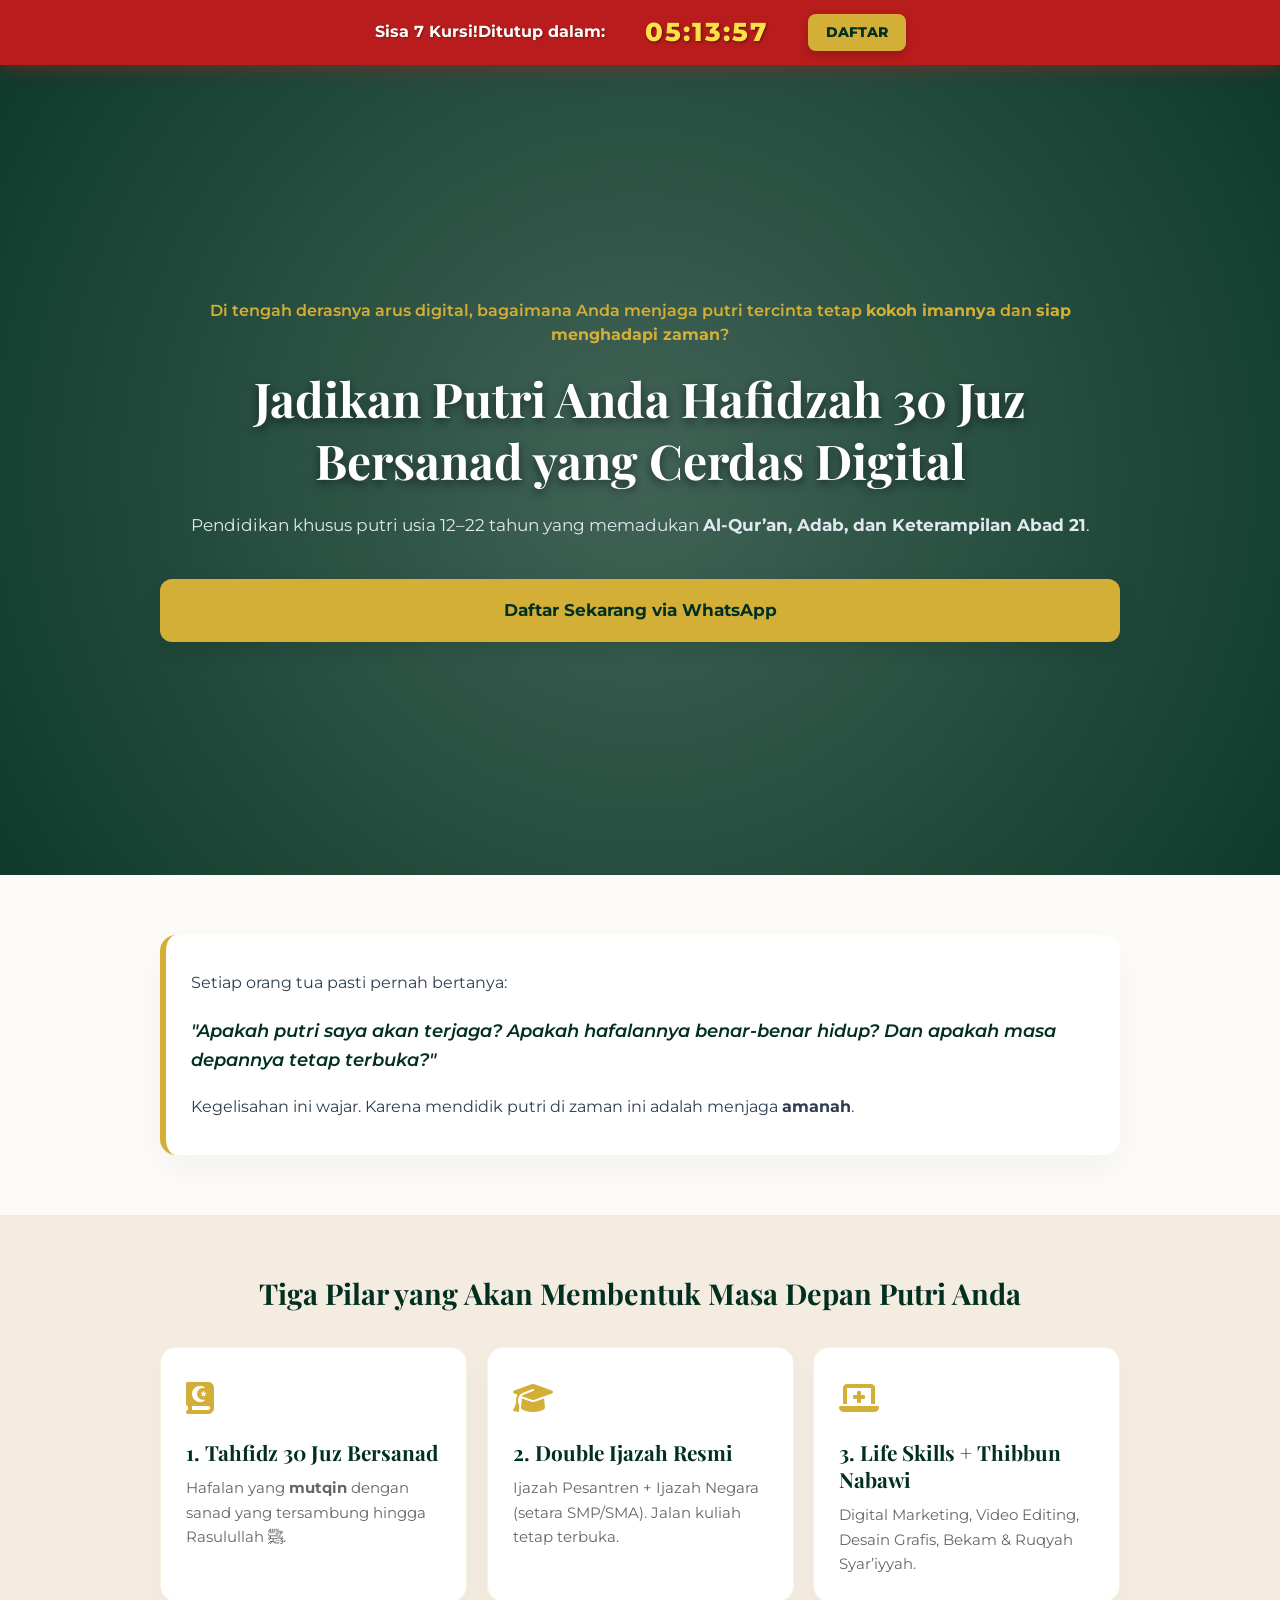
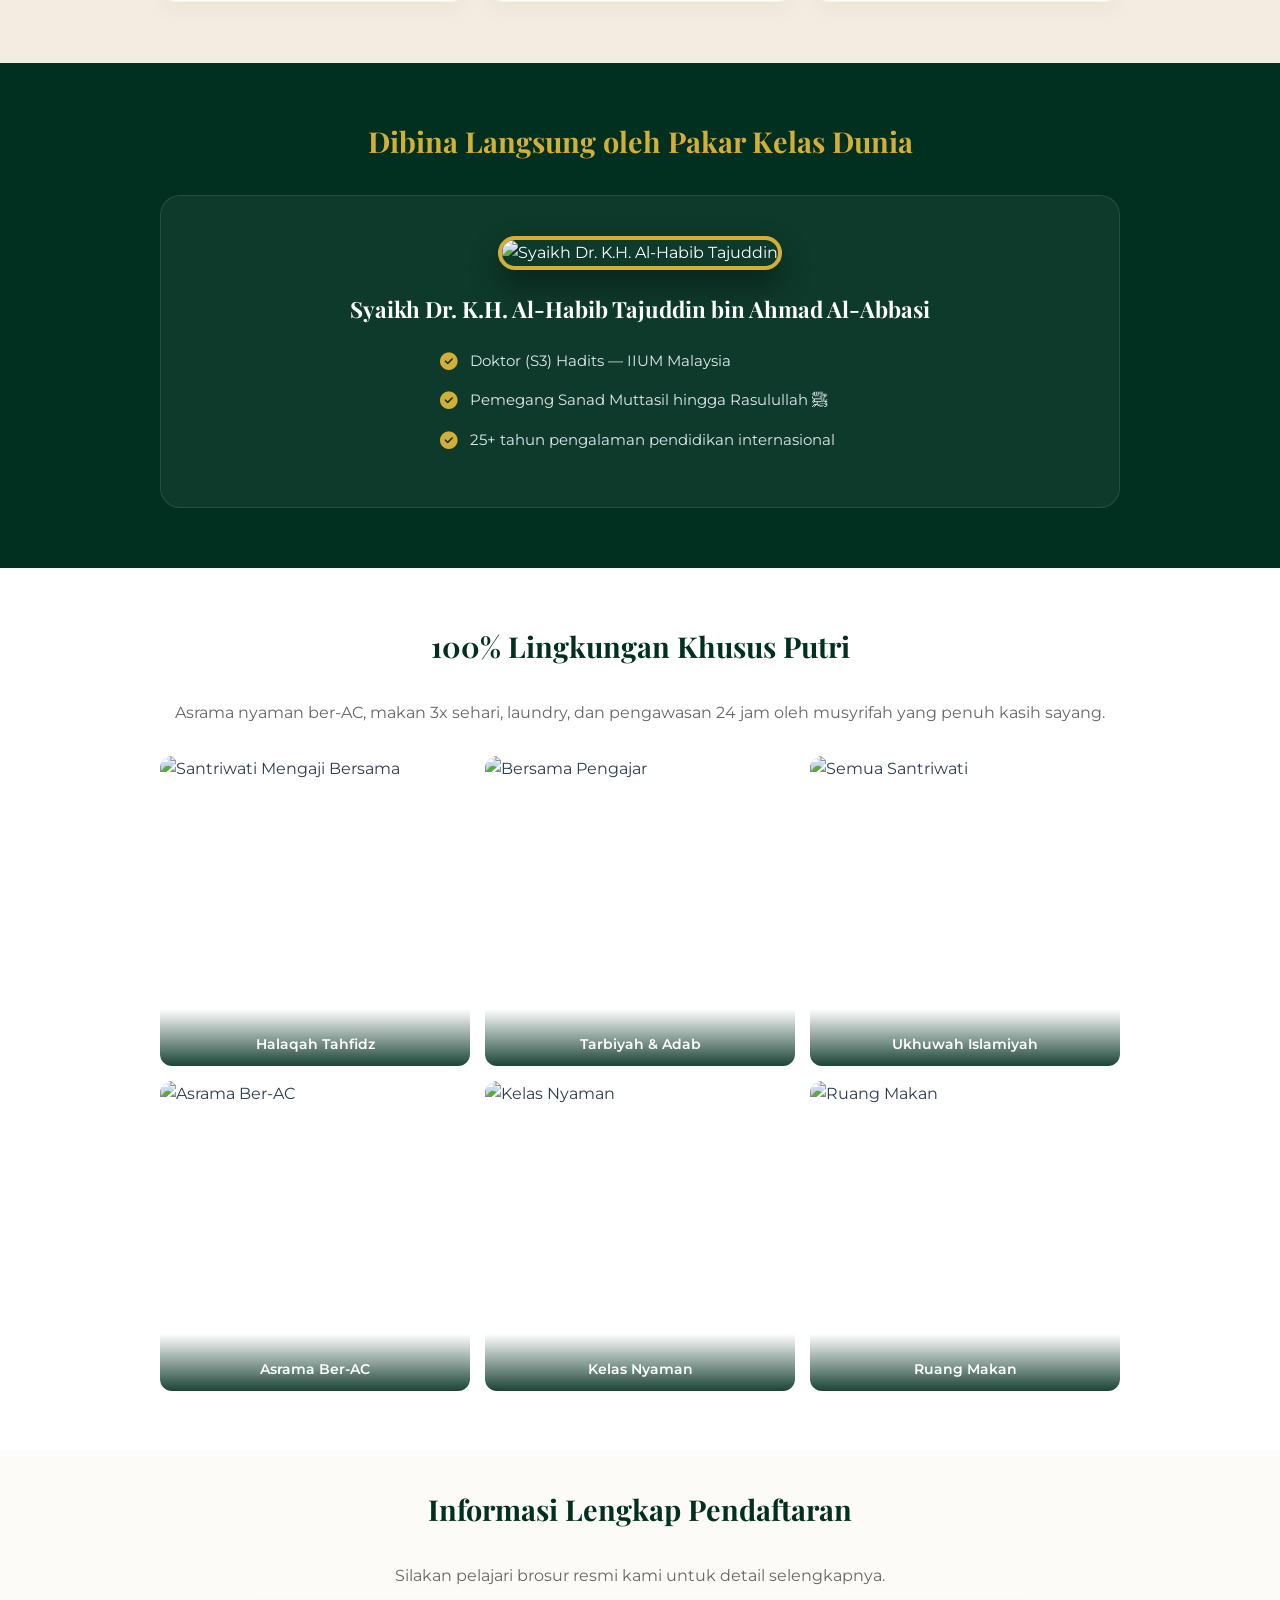
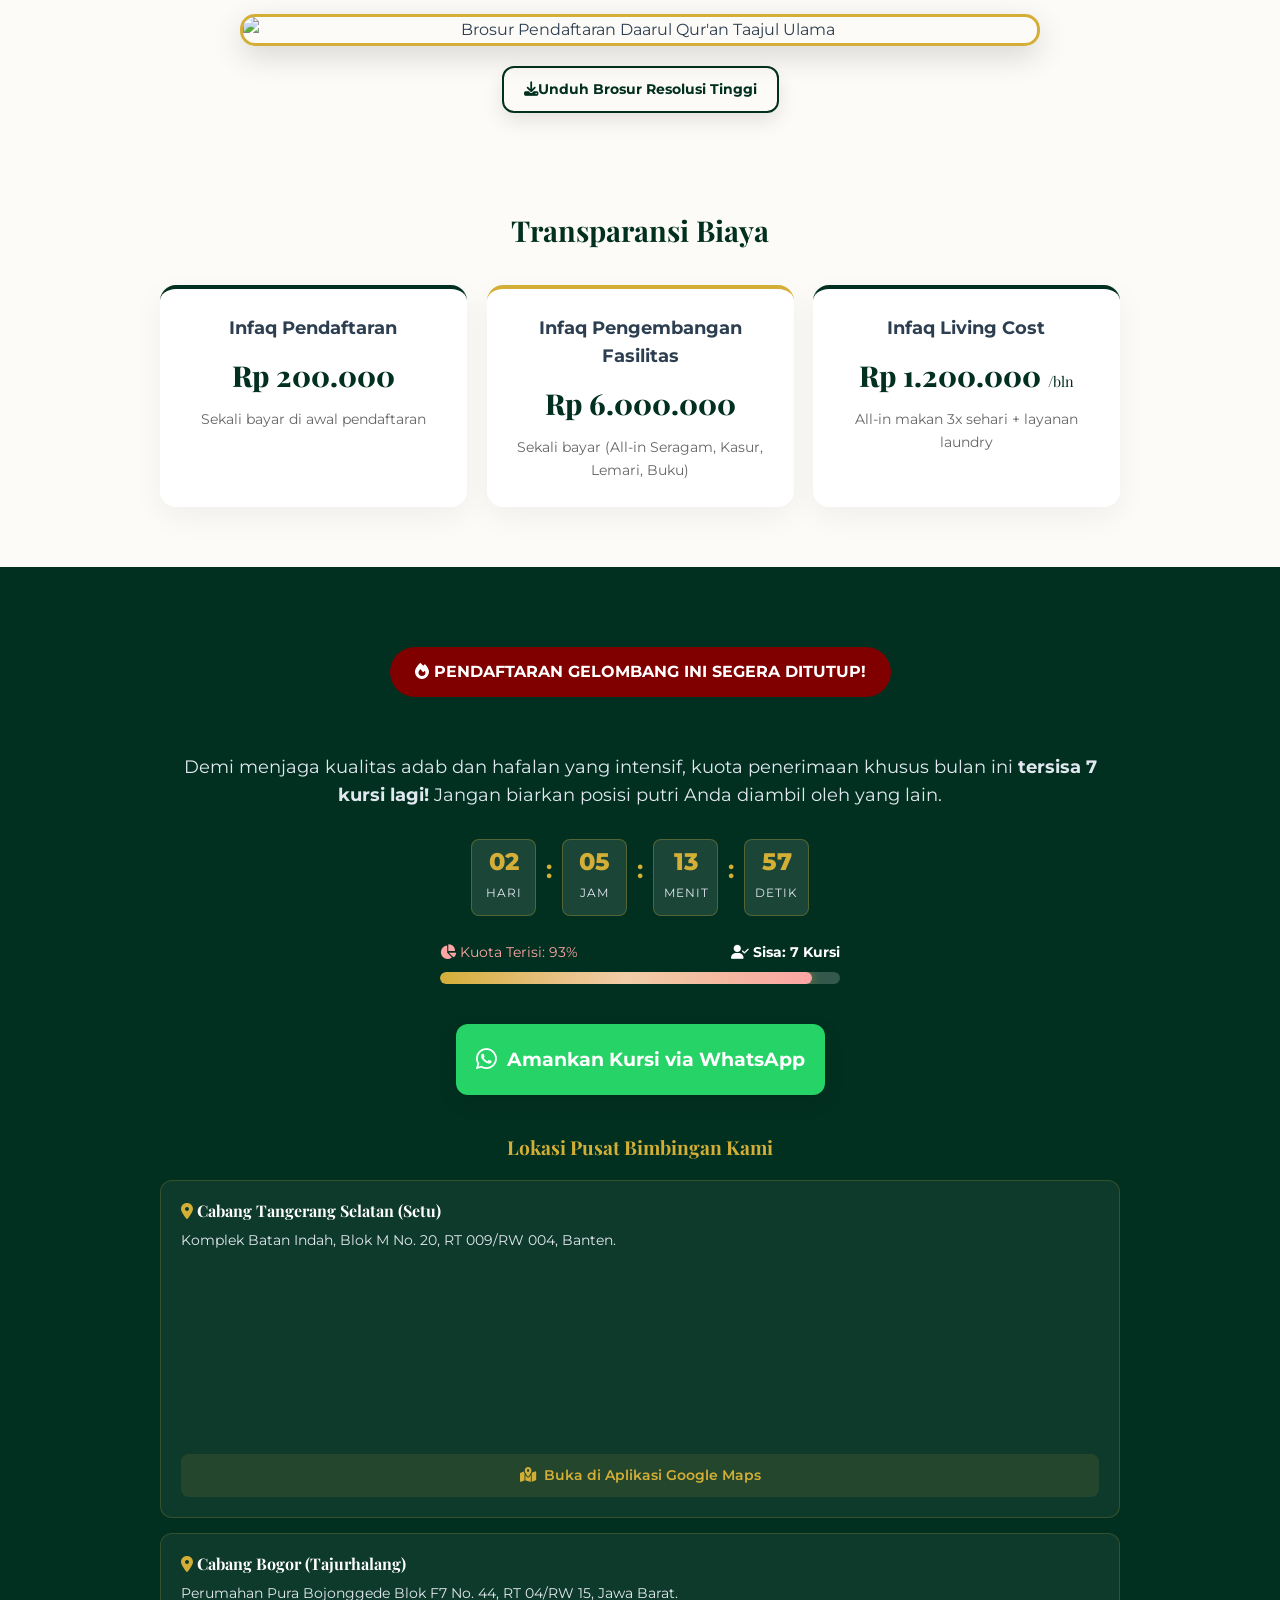
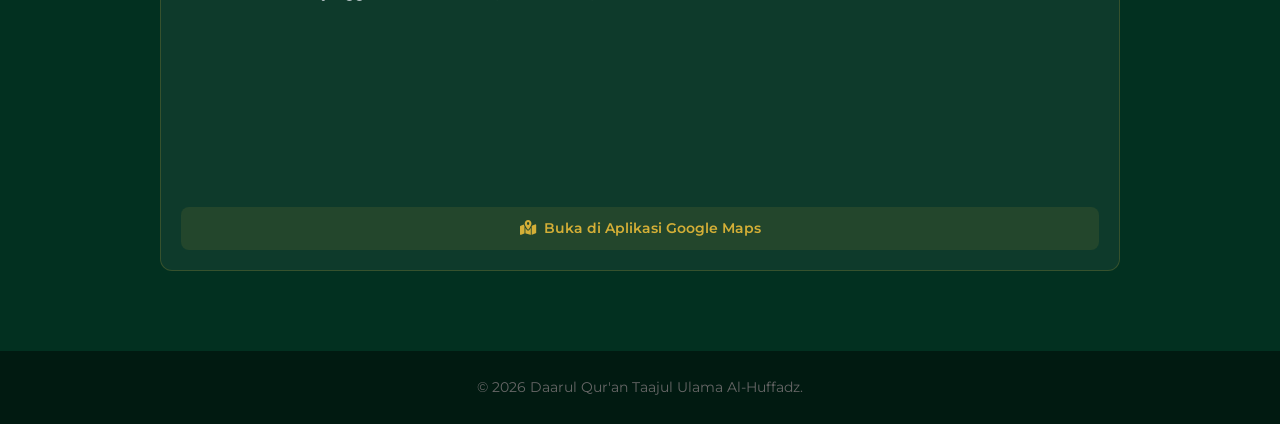
==== index.html @ d0cdbec3 "Add files via upload" ====
<!DOCTYPE html>
<html lang="id">
<head>
    <meta charset="UTF-8">
    <meta name="viewport" content="width=device-width, initial-scale=1.0, maximum-scale=1.0, user-scalable=no">
    <title>Daarul Qur'an Taajul Ulama Al-Huffadz | Mobile Landing Page</title>
    
    <!-- Google Fonts -->
    <link rel="preconnect" href="https://fonts.googleapis.com">
    <link rel="preconnect" href="https://fonts.gstatic.com" crossorigin>
    <link href="https://fonts.googleapis.com/css2?family=Montserrat:wght@400;500;600;700&family=Playfair+Display:ital,wght@0,600;0,700;1,600&display=swap" rel="stylesheet">
    
    <!-- Icons -->
    <link rel="stylesheet" href="https://cdnjs.cloudflare.com/ajax/libs/font-awesome/6.4.0/css/all.min.css">
    
    <link rel="stylesheet" href="styles.css">
</head>
<body>

    <!-- Section 1: Hero (Mobile Visual Hook) -->
    <section class="hero-section">
        <div class="hero-overlay"></div>
        <div class="container hero-content fade-in-up">
            <p class="super-hook">Di tengah derasnya arus digital, bagaimana Anda menjaga putri tercinta tetap <strong>kokoh imannya</strong> dan <strong>siap menghadapi zaman</strong>?</p>
            <h1 class="hero-title">Jadikan Putri Anda Hafidzah 30 Juz Bersanad yang Cerdas Digital</h1>
            <p class="hero-subtitle">Pendidikan khusus putri usia 12–22 tahun yang memadukan <strong>Al-Qur’an, Adab, dan Keterampilan Abad 21</strong>.</p>
            <a href="#daftar" class="btn btn-gold btn-full">Daftar Sekarang via WhatsApp</a>
        </div>
    </section>

    <!-- Section 2: Agitasi Masalah (Mobile Psychology) -->
    <section class="agitasi-section">
        <div class="container">
            <div class="agitasi-card fade-in-up">
                <p>Setiap orang tua pasti pernah bertanya:</p>
                <p class="agitasi-quote">"Apakah putri saya akan terjaga? Apakah hafalannya benar-benar hidup? Dan apakah masa depannya tetap terbuka?"</p>
                <p>Kegelisahan ini wajar. Karena mendidik putri di zaman ini adalah menjaga <strong>amanah</strong>.</p>
            </div>
        </div>
    </section>

    <!-- Section 3: Tiga Pilar Utama (Card-Based Design) -->
    <section class="pilar-section">
        <div class="container">
            <h2 class="section-title fade-in-up">Tiga Pilar yang Akan Membentuk Masa Depan Putri Anda</h2>
            <div class="card-stack">
                <!-- Pilar 1 -->
                <div class="pilar-card fade-in-up" style="transition-delay: 0.1s;">
                    <div class="pilar-icon"><i class="fa-solid fa-book-quran"></i></div>
                    <h3>1. Tahfidz 30 Juz Bersanad</h3>
                    <p>Hafalan yang <strong>mutqin</strong> dengan sanad yang tersambung hingga Rasulullah ﷺ.</p>
                </div>
                <!-- Pilar 2 -->
                <div class="pilar-card fade-in-up" style="transition-delay: 0.2s;">
                    <div class="pilar-icon"><i class="fa-solid fa-graduation-cap"></i></div>
                    <h3>2. Double Ijazah Resmi</h3>
                    <p>Ijazah Pesantren + Ijazah Negara (setara SMP/SMA). Jalan kuliah tetap terbuka.</p>
                </div>
                <!-- Pilar 3 -->
                <div class="pilar-card fade-in-up" style="transition-delay: 0.3s;">
                    <div class="pilar-icon"><i class="fa-solid fa-laptop-medical"></i></div>
                    <h3>3. Life Skills + Thibbun Nabawi</h3>
                    <p>Digital Marketing, Video Editing, Desain Grafis, Bekam & Ruqyah Syar’iyyah.</p>
                </div>
            </div>
        </div>
    </section>

    <!-- Section 4: Authority Builder (Trust Section) -->
    <section class="authority-section">
        <div class="container fade-in-up">
            <h2 class="section-title text-gold">Dibina Langsung oleh Pakar Kelas Dunia</h2>
            <div class="authority-card">
                <img src="foto/Syaikh Dr. K.H. Al-Habib Tajuddin 1.png" alt="Syaikh Dr. K.H. Al-Habib Tajuddin" class="authority-img">
                <h3 class="authority-name">Syaikh Dr. K.H. Al-Habib Tajuddin bin Ahmad Al-Abbasi</h3>
                <ul class="authority-list">
                    <li><i class="fa-solid fa-check-circle"></i> Doktor (S3) Hadits — IIUM Malaysia</li>
                    <li><i class="fa-solid fa-check-circle"></i> Pemegang Sanad Muttasil hingga Rasulullah ﷺ</li>
                    <li><i class="fa-solid fa-check-circle"></i> 25+ tahun pengalaman pendidikan internasional</li>
                </ul>
            </div>
        </div>
    </section>

    <!-- Section 5: Lingkungan & Keamanan -->
    <section class="fasilitas-section">
        <div class="container">
            <h2 class="section-title fade-in-up">100% Lingkungan Khusus Putri</h2>
            <p class="fasilitas-desc fade-in-up" style="transition-delay: 0.1s;">Asrama nyaman ber-AC, makan 3x sehari, laundry, dan pengawasan 24 jam oleh musyrifah yang penuh kasih sayang.</p>
            
            <div class="fasilitas-grid-mobile">
                <div class="fasilitas-item fade-in-up" style="transition-delay: 0.2s;">
                    <img src="foto/foto santriwati ngaji bersama.jpeg" alt="Santriwati Mengaji Bersama">
                    <div class="fasilitas-caption">Halaqah Tahfidz</div>
                </div>
                <div class="fasilitas-item fade-in-up" style="transition-delay: 0.3s;">
                    <img src="foto/foto bersama santri dan pengajar.jpeg" alt="Bersama Pengajar">
                    <div class="fasilitas-caption">Tarbiyah & Adab</div>
                </div>
                <div class="fasilitas-item fade-in-up" style="transition-delay: 0.4s;">
                    <img src="foto/foto semua santriwati.jpeg" alt="Semua Santriwati">
                    <div class="fasilitas-caption">Ukhuwah Islamiyah</div>
                </div>
                <div class="fasilitas-item fade-in-up" style="transition-delay: 0.5s;">
                    <img src="foto/kamar-asrama-santriwati-bersih-nyaman.jpg" alt="Asrama Ber-AC">
                    <div class="fasilitas-caption">Asrama Ber-AC</div>
                </div>
                <div class="fasilitas-item fade-in-up" style="transition-delay: 0.6s;">
                    <img src="foto/fasilitas-ruang-kelas-full-ac.jpg" alt="Kelas Nyaman">
                    <div class="fasilitas-caption">Kelas Nyaman</div>
                </div>
                <div class="fasilitas-item fade-in-up" style="transition-delay: 0.7s;">
                    <img src="foto/fasilitas-ruang-makan-santriwati.jpg" alt="Ruang Makan">
                    <div class="fasilitas-caption">Ruang Makan</div>
                </div>
            </div>
        </div>
    </section>

    <!-- Section: Flyer / Brosur Resmi -->
    <section class="flyer-section" style="background-color: var(--color-bg); padding: 40px 0;">
        <div class="container fade-in-up">
            <h2 class="section-title">Informasi Lengkap Pendaftaran</h2>
            <p style="text-align: center; color: var(--text-muted); margin-bottom: 25px;">Silakan pelajari brosur resmi kami untuk detail selengkapnya.</p>
            <div style="text-align: center; border-radius: 15px; overflow: hidden; box-shadow: 0 10px 30px rgba(0,0,0,0.15); max-width: 800px; margin: 0 auto; border: 3px solid var(--color-accent);">
                <img src="foto/falyer.jpeg" alt="Brosur Pendaftaran Daarul Qur'an Taajul Ulama" style="width: 100%; display: block;">
            </div>
            <div style="text-align: center; margin-top: 20px;">
                <a href="foto/falyer.jpeg" target="_blank" download class="btn" style="background: transparent; color: var(--color-primary); border: 2px solid var(--color-primary); font-size: 0.9rem; padding: 10px 20px;">
                    <i class="fa-solid fa-download"></i> Unduh Brosur Resolusi Tinggi
                </a>
            </div>
        </div>
    </section>

    <!-- Section 6: Transparansi Biaya (Mobile Table/Cards) -->
    <section class="biaya-section">
        <div class="container">
            <h2 class="section-title fade-in-up">Transparansi Biaya</h2>
            <div class="card-stack">
                <div class="biaya-card fade-in-up" style="transition-delay: 0.1s;">
                    <div class="biaya-header">Infaq Pendaftaran</div>
                    <div class="biaya-amount">Rp 200.000</div>
                    <div class="biaya-desc">Sekali bayar di awal pendaftaran</div>
                </div>
                <div class="biaya-card fade-in-up" style="transition-delay: 0.2s;">
                    <div class="biaya-header">Infaq Pengembangan Fasilitas</div>
                    <div class="biaya-amount">Rp 6.000.000</div>
                    <div class="biaya-desc">Sekali bayar (All-in Seragam, Kasur, Lemari, Buku)</div>
                </div>
                <div class="biaya-card fade-in-up" style="transition-delay: 0.3s;">
                    <div class="biaya-header">Infaq Living Cost</div>
                    <div class="biaya-amount">Rp 1.200.000 <span style="font-size: 0.9rem; font-weight: normal;">/bln</span></div>
                    <div class="biaya-desc">All-in makan 3x sehari + layanan laundry</div>
                </div>
            </div>
        </div>
    </section>

    <!-- Section 7: Scarcity + Final CTA (Strong Mobile Closing) -->
    <section id="daftar" class="cta-section">
        <div class="container">
            <div class="scarcity-alert fade-in-up">
                <i class="fa-solid fa-fire"></i> PENDAFTARAN GELOMBANG INI SEGERA DITUTUP!
            </div>
            
            <h2 class="cta-urgency-title fade-in-up" style="transition-delay: 0.1s;">Waktu Anda Semakin Sedikit</h2>
            <p class="cta-desc fade-in-up" style="transition-delay: 0.2s;">
                Demi menjaga kualitas adab dan hafalan yang intensif, kuota penerimaan khusus bulan ini <strong>tersisa 7 kursi lagi!</strong> Jangan biarkan posisi putri Anda diambil oleh yang lain.
            </p>

            <!-- Countdown Timer -->
            <div class="countdown-wrapper fade-in-up" style="transition-delay: 0.3s;">
                <div class="countdown-item">
                    <span id="cd-days">00</span>
                    <label>Hari</label>
                </div>
                <div class="countdown-separator">:</div>
                <div class="countdown-item">
                    <span id="cd-hours">00</span>
                    <label>Jam</label>
                </div>
                <div class="countdown-separator">:</div>
                <div class="countdown-item">
                    <span id="cd-minutes">00</span>
                    <label>Menit</label>
                </div>
                <div class="countdown-separator">:</div>
                <div class="countdown-item">
                    <span id="cd-seconds">00</span>
                    <label>Detik</label>
                </div>
            </div>

            <!-- Progress Bar -->
            <div class="progress-container fade-in-up" style="transition-delay: 0.4s;">
                <div class="progress-text">
                    <span style="color: #fca5a5;"><i class="fa-solid fa-chart-pie"></i> Kuota Terisi: 93%</span>
                    <span style="color: #fff; font-weight: bold;"><i class="fa-solid fa-user-check"></i> Sisa: 7 Kursi</span>
                </div>
                <div class="progress-bar">
                    <div class="progress-fill"></div>
                </div>
            </div>

            <div class="cta-buttons">
                <div class="fade-in-up" style="transition-delay: 0.5s;">
                    <a href="https://wa.me/6282223227750?text=Assalamualaikum%20Admin,%20saya%20ingin%20mengamankan%20kuota%20dan%20mendaftarkan%20putri%20saya%20di%20Daarul%20Qur'an%20Taajul%20Ulama." target="_blank" class="btn btn-wa btn-full" style="font-size: 1.2rem; padding: 20px;">
                        <i class="fa-brands fa-whatsapp" style="font-size: 1.5rem;"></i> Amankan Kursi via WhatsApp
                    </a>
                </div>
            </div>

            <!-- Lokasi Maps -->
            <div class="maps-links fade-in-up" style="transition-delay: 0.6s; margin-top: 40px; text-align: left;">
                <h3 style="color: var(--color-accent); margin-bottom: 20px; font-size: 1.2rem; text-align: center;">Lokasi Pusat Bimbingan Kami</h3>
                
                <div class="map-card" style="background: rgba(255,255,255,0.05); padding: 20px; border-radius: 12px; border: 1px solid rgba(212,175,55,0.2);">
                    <h4 style="color: white; margin-bottom: 8px;"><i class="fa-solid fa-location-dot" style="color: var(--color-accent);"></i> Cabang Tangerang Selatan (Setu)</h4>
                    <p style="color: #E2E8F0; font-size: 0.9rem; margin-bottom: 12px; line-height: 1.4;">Komplek Batan Indah, Blok M No. 20, RT 009/RW 004, Banten.</p>
                    <div style="border-radius: 8px; overflow: hidden; margin-bottom: 12px; height: 180px;">
                        <iframe src="https://maps.google.com/maps?q=Komplek+Batan+Indah,+Blok+M+No.+20,+Setu,+Tangerang+Selatan&t=&z=15&ie=UTF8&iwloc=&output=embed" width="100%" height="100%" style="border:0;" allowfullscreen="" loading="lazy" referrerpolicy="no-referrer-when-downgrade"></iframe>
                    </div>
                    <a href="https://maps.app.goo.gl/QgaXaGCaud5xXvKq6" target="_blank" style="color: var(--color-accent); text-decoration: none; font-weight: 600; font-size: 0.9rem; display: flex; align-items: center; justify-content: center; background: rgba(212,175,55,0.1); padding: 10px; border-radius: 8px; text-align: center;"><i class="fa-solid fa-map-location-dot" style="margin-right: 8px;"></i> Buka di Aplikasi Google Maps</a>
                </div>

                <div class="map-card" style="background: rgba(255,255,255,0.05); padding: 20px; border-radius: 12px; border: 1px solid rgba(212,175,55,0.2); margin-top: 15px;">
                    <h4 style="color: white; margin-bottom: 8px;"><i class="fa-solid fa-location-dot" style="color: var(--color-accent);"></i> Cabang Bogor (Tajurhalang)</h4>
                    <p style="color: #E2E8F0; font-size: 0.9rem; margin-bottom: 12px; line-height: 1.4;">Perumahan Pura Bojonggede Blok F7 No. 44, RT 04/RW 15, Jawa Barat.</p>
                    <div style="border-radius: 8px; overflow: hidden; margin-bottom: 12px; height: 180px;">
                        <iframe src="https://maps.google.com/maps?q=Perumahan+Pura+Bojonggede+Blok+F7+No.+44,+Tajurhalang,+Bogor&t=&z=15&ie=UTF8&iwloc=&output=embed" width="100%" height="100%" style="border:0;" allowfullscreen="" loading="lazy" referrerpolicy="no-referrer-when-downgrade"></iframe>
                    </div>
                    <a href="https://maps.app.goo.gl/9PYgfypeDiMDbjWU9" target="_blank" style="color: var(--color-accent); text-decoration: none; font-weight: 600; font-size: 0.9rem; display: flex; align-items: center; justify-content: center; background: rgba(212,175,55,0.1); padding: 10px; border-radius: 8px; text-align: center;"><i class="fa-solid fa-map-location-dot" style="margin-right: 8px;"></i> Buka di Aplikasi Google Maps</a>
                </div>
            </div>
        </div>
    </section>

    <footer>
        <div class="container">
            <p>&copy; 2026 Daarul Qur'an Taajul Ulama Al-Huffadz.</p>
        </div>
    </footer>

    <script src="script.js"></script>

    <!-- Sticky Urgency Banner (Selalu Tampil) -->
    <div class="sticky-banner">
        <div class="sticky-banner-text">Sisa 7 Kursi!<br>Ditutup dalam:</div>
        <div class="sticky-countdown">
            <span id="st-hours">00</span>:<span id="st-minutes">00</span>:<span id="st-seconds">00</span>
        </div>
        <a href="#daftar" class="btn-sticky">DAFTAR</a>
    </div>
</body>
</html>
---- styles.css ----
:root {
    /* 60% - Backgrounds (Soft Cream) */
    --color-bg: #FDFBF7;
    --color-bg-alt: #F4EBE1;

    /* 30% - Primary Elements (Dark Emerald Green) */
    --color-primary: #023020;
    --color-primary-light: #0B4530;

    /* 10% - Accents (Gold & WhatsApp Green) */
    --color-accent: #D4AF37;
    --color-accent-hover: #B89626;
    --color-wa: #25D366;
    --color-wa-hover: #128C7E;

    /* Text Colors */
    --text-main: #2C3E50;
    --text-light: #FFFFFF;
    --text-muted: #666666;
}

* {
    margin: 0;
    padding: 0;
    box-sizing: border-box;
}

html {
    scroll-behavior: smooth;
    font-size: 16px; /* Base for rem */
}

body {
    font-family: 'Montserrat', sans-serif;
    background-color: var(--color-bg);
    color: var(--text-main);
    line-height: 1.6;
    overflow-x: hidden;
    -webkit-font-smoothing: antialiased;
    padding-top: 65px; /* Prevent header from hiding behind sticky banner */
}

h1, h2, h3, h4, h5, h6 {
    font-family: 'Playfair Display', serif;
    color: var(--color-primary);
    font-weight: 700;
    line-height: 1.3;
}

/* Utilities */
.text-center { text-align: center; }
.text-gold { color: var(--color-accent) !important; }
.text-white { color: var(--text-light) !important; }

.container {
    width: 100%;
    max-width: 600px; /* Optimized for mobile/tablet feel even on desktop */
    margin: 0 auto;
    padding: 0 20px;
}

section {
    padding: 60px 0; /* Slightly tighter for mobile flow */
}

/* Animation Classes */
.fade-in-up {
    opacity: 0;
    transform: translateY(40px) scale(0.98);
    filter: blur(4px);
    transition: opacity 1s cubic-bezier(0.22, 1, 0.36, 1), 
                transform 1s cubic-bezier(0.22, 1, 0.36, 1),
                filter 1s cubic-bezier(0.22, 1, 0.36, 1);
    will-change: opacity, transform, filter;
}

.fade-in-up.visible {
    opacity: 1;
    transform: translateY(0) scale(1);
    filter: blur(0);
}

/* Buttons */
.btn {
    display: inline-flex;
    align-items: center;
    justify-content: center;
    padding: 18px 24px;
    border-radius: 12px;
    font-weight: 700;
    text-decoration: none;
    transition: all 0.3s ease;
    font-size: 1.05rem;
    box-shadow: 0 8px 20px rgba(0,0,0,0.1);
    border: none;
    cursor: pointer;
    text-align: center;
}

.btn-full {
    width: 100%;
}

.btn-gold {
    background-color: var(--color-accent);
    color: var(--color-primary);
}

.btn-gold:hover {
    background-color: var(--color-accent-hover);
    transform: translateY(-2px);
    box-shadow: 0 10px 25px rgba(212, 175, 55, 0.4);
}

.btn-wa {
    background-color: var(--color-wa);
    color: white;
    gap: 10px;
}

.btn-wa i {
    font-size: 1.3rem;
}

.btn-wa:hover {
    background-color: var(--color-wa-hover);
    transform: translateY(-2px);
    box-shadow: 0 10px 25px rgba(37, 211, 102, 0.4);
}

/* ---- SECTION: HERO ---- */
.hero-section {
    position: relative;
    min-height: 90vh;
    display: flex;
    align-items: center;
    justify-content: center;
    text-align: center;
    background: url('foto/ruang-belajar-tahfidz-fokus.jpg') center/cover no-repeat;
    padding-top: 40px;
    padding-bottom: 40px;
}

.hero-overlay {
    position: absolute;
    top: 0; left: 0; right: 0; bottom: 0;
    /* Soft light burst effect */
    background: radial-gradient(circle at center, rgba(2, 48, 32, 0.75) 0%, rgba(2, 48, 32, 0.95) 100%);
    z-index: 1;
}

.hero-content {
    position: relative;
    z-index: 2;
}

.super-hook {
    color: var(--color-accent);
    font-size: 1rem;
    font-weight: 600;
    margin-bottom: 20px;
    line-height: 1.5;
}

.hero-title {
    color: var(--text-light);
    font-size: 2rem; /* ~32px */
    margin-bottom: 20px;
    text-shadow: 0 4px 10px rgba(0,0,0,0.5);
}

.hero-subtitle {
    color: #E2E8F0;
    font-size: 1.05rem;
    margin-bottom: 40px;
    line-height: 1.6;
}

/* ---- SECTION: AGITASI ---- */
.agitasi-section {
    background-color: var(--color-bg);
}

.agitasi-card {
    background: white;
    padding: 35px 25px;
    border-radius: 16px;
    box-shadow: 0 15px 35px rgba(0,0,0,0.04);
    border-left: 6px solid var(--color-accent);
}

.agitasi-quote {
    font-size: 1.15rem;
    color: var(--color-primary);
    font-style: italic;
    font-weight: 600;
    margin: 20px 0;
    line-height: 1.6;
}

/* ---- SECTION: PILAR UTAMA (CARD BASED) ---- */
.pilar-section {
    background-color: var(--color-bg-alt);
}

.section-title {
    font-size: 1.8rem;
    margin-bottom: 35px;
    text-align: center;
}

.card-stack {
    display: flex;
    flex-direction: column;
    gap: 20px;
}

.pilar-card {
    background: white;
    padding: 25px;
    border-radius: 16px;
    box-shadow: 0 10px 25px rgba(0,0,0,0.03);
    border: 1px solid rgba(212, 175, 55, 0.15);
}

.pilar-icon {
    font-size: 2rem;
    color: var(--color-accent);
    margin-bottom: 15px;
}

.pilar-card h3 {
    font-size: 1.3rem;
    margin-bottom: 10px;
}

.pilar-card p {
    color: var(--text-muted);
    font-size: 0.95rem;
}

/* ---- SECTION: AUTHORITY BUILDER ---- */
.authority-section {
    background-color: var(--color-primary);
    color: white;
    text-align: center;
}

.authority-card {
    background: rgba(255, 255, 255, 0.05);
    border-radius: 20px;
    padding: 40px 20px;
    border: 1px solid rgba(255, 255, 255, 0.1);
}

.authority-img {
    width: 220px;
    height: 250px;
    border-radius: 20px;
    object-fit: cover;
    object-position: top;
    border: 4px solid var(--color-accent);
    margin-bottom: 25px;
    box-shadow: 0 15px 30px rgba(0,0,0,0.4);
}

.authority-name {
    color: white;
    font-size: 1.4rem;
    margin-bottom: 25px;
}

.authority-list {
    list-style: none;
    text-align: left;
    max-width: 400px;
    margin: 0 auto;
}

.authority-list li {
    margin-bottom: 15px;
    font-size: 0.95rem;
    display: flex;
    align-items: flex-start;
    gap: 12px;
    color: #E2E8F0;
}

.authority-list li i {
    color: var(--color-accent);
    margin-top: 4px;
    font-size: 1.1rem;
}

/* ---- SECTION: LINGKUNGAN ---- */
.fasilitas-section {
    background-color: white;
}

.fasilitas-desc {
    text-align: center;
    color: var(--text-muted);
    margin-bottom: 30px;
}

.fasilitas-grid-mobile {
    display: grid;
    grid-template-columns: 1fr 1fr;
    gap: 15px;
}

.fasilitas-item {
    position: relative;
    border-radius: 12px;
    overflow: hidden;
    aspect-ratio: 1 / 1;
}

.fasilitas-item img {
    width: 100%;
    height: 100%;
    object-fit: cover;
}

.fasilitas-caption {
    position: absolute;
    bottom: 0; left: 0; right: 0;
    background: linear-gradient(to top, rgba(2, 48, 32, 0.9), transparent);
    color: white;
    font-size: 0.85rem;
    font-weight: 600;
    padding: 25px 10px 10px;
    text-align: center;
}

/* ---- SECTION: BIAYA ---- */
.biaya-section {
    background-color: var(--color-bg);
}

.biaya-card {
    background: white;
    padding: 25px;
    border-radius: 16px;
    box-shadow: 0 10px 30px rgba(0,0,0,0.05);
    text-align: center;
    border-top: 4px solid var(--color-primary);
}

.biaya-card:nth-child(2) {
    border-top-color: var(--color-accent); /* Highlight middle card */
}

.biaya-header {
    font-size: 1.1rem;
    font-weight: 700;
    color: var(--text-main);
    margin-bottom: 10px;
}

.biaya-amount {
    font-size: 1.8rem;
    font-weight: 800;
    color: var(--color-primary);
    font-family: 'Playfair Display', serif;
    margin-bottom: 10px;
}

.biaya-desc {
    font-size: 0.9rem;
    color: var(--text-muted);
}

/* ---- SECTION: SCARCITY & CTA ---- */
.cta-section {
    background-color: var(--color-primary);
    color: white;
    text-align: center;
    padding: 80px 0;
}

.scarcity-alert {
    display: inline-block;
    background-color: #800000; /* Dark Maroon/Red for urgency */
    color: white;
    padding: 12px 25px;
    border-radius: 50px;
    font-weight: 700;
    font-size: 1rem;
    margin-bottom: 25px;
    animation: pulse 2s infinite;
}

@keyframes pulse {
    0% { transform: scale(1); box-shadow: 0 0 0 0 rgba(128, 0, 0, 0.7); }
    70% { transform: scale(1.05); box-shadow: 0 0 0 10px rgba(128, 0, 0, 0); }
    100% { transform: scale(1); box-shadow: 0 0 0 0 rgba(128, 0, 0, 0); }
}

.cta-desc {
    font-size: 1.1rem;
    margin-bottom: 30px;
    color: #E2E8F0;
    line-height: 1.6;
}

/* Urgency Elements */
.countdown-wrapper {
    display: flex;
    justify-content: center;
    align-items: center;
    gap: 10px;
    margin-bottom: 25px;
}

.countdown-item {
    background: rgba(255, 255, 255, 0.1);
    border: 1px solid rgba(212, 175, 55, 0.3);
    border-radius: 8px;
    padding: 10px;
    width: 65px;
    text-align: center;
}

.countdown-item span {
    display: block;
    font-size: 1.5rem;
    font-weight: 800;
    color: var(--color-accent);
    font-family: 'Montserrat', sans-serif;
    line-height: 1;
    margin-bottom: 5px;
}

.countdown-item label {
    font-size: 0.75rem;
    text-transform: uppercase;
    color: #E2E8F0;
    letter-spacing: 1px;
}

.countdown-separator {
    font-size: 1.5rem;
    font-weight: bold;
    color: var(--color-accent);
    margin-top: -15px;
}

.progress-container {
    max-width: 400px;
    margin: 0 auto 40px;
    text-align: left;
}

.progress-text {
    display: flex;
    justify-content: space-between;
    font-size: 0.9rem;
    margin-bottom: 8px;
}

.progress-bar {
    background: rgba(255, 255, 255, 0.2);
    border-radius: 50px;
    height: 12px;
    overflow: hidden;
    position: relative;
}

.progress-fill {
    background: linear-gradient(90deg, #D4AF37, #fca5a5);
    height: 100%;
    border-radius: 50px;
    width: 93%;
    position: relative;
    box-shadow: 0 0 10px rgba(212, 175, 55, 0.5);
    animation: fillProgress 2s ease-out forwards;
}

.progress-fill::after {
    content: '';
    position: absolute;
    top: 0; left: 0; right: 0; bottom: 0;
    background: linear-gradient(90deg, transparent, rgba(255,255,255,0.4), transparent);
    animation: shimmer 2s infinite linear;
}

@keyframes fillProgress {
    0% { width: 0%; }
    100% { width: 93%; }
}

@keyframes shimmer {
    0% { transform: translateX(-100%); }
    100% { transform: translateX(100%); }
}

.cta-buttons {
    display: flex;
    flex-direction: column;
    gap: 15px;
}

/* Footer */
footer {
    background-color: #011a11;
    color: #666;
    text-align: center;
    padding: 25px 0;
    font-size: 0.9rem;
}

/* Sticky Urgency Banner */
.sticky-banner {
    position: fixed;
    top: 0;
    left: 0;
    width: 100%;
    background-color: #b91c1c; /* Deep Red for aggressive urgency */
    color: white;
    z-index: 9999;
    display: flex;
    justify-content: space-between;
    align-items: center;
    padding: 10px 20px;
    box-shadow: 0 5px 15px rgba(185, 28, 28, 0.4);
    animation: slideDown 0.8s ease-out forwards;
}

@keyframes slideDown {
    from { transform: translateY(-100%); }
    to { transform: translateY(0); }
}

.sticky-banner-text {
    font-size: 0.8rem;
    font-weight: 700;
    line-height: 1.3;
    text-shadow: 1px 1px 2px rgba(0,0,0,0.3);
}

.sticky-countdown {
    font-family: 'Montserrat', sans-serif;
    font-weight: 800;
    font-size: 1.25rem;
    color: #fde047; /* Yellowish gold for contrast */
    letter-spacing: 2px;
    text-shadow: 1px 1px 3px rgba(0,0,0,0.5);
}

.btn-sticky {
    background-color: var(--color-accent);
    color: var(--color-primary);
    padding: 8px 18px;
    border-radius: 8px;
    font-weight: 800;
    text-decoration: none;
    font-size: 0.85rem;
    text-transform: uppercase;
    box-shadow: 0 4px 10px rgba(0,0,0,0.2);
    transition: transform 0.2s ease;
}

.btn-sticky:hover {
    transform: scale(1.05);
}

/* Responsive adjustments for larger screens (Tablet/Desktop) */
@media (min-width: 768px) {
    .hero-title { font-size: 3rem; }
    .card-stack { flex-direction: row; }
    .pilar-card, .biaya-card { flex: 1; }
    .container { max-width: 1000px; }
    .fasilitas-grid-mobile { grid-template-columns: repeat(3, 1fr); }
    .cta-buttons { flex-direction: row; justify-content: center; }
    .cta-buttons .btn-full { width: auto; min-width: 300px; }
    .sticky-banner { padding: 12px 40px; justify-content: center; gap: 40px; }
    .sticky-banner-text { font-size: 1rem; }
    .sticky-banner-text br { display: none; }
    .sticky-countdown { font-size: 1.6rem; }
}
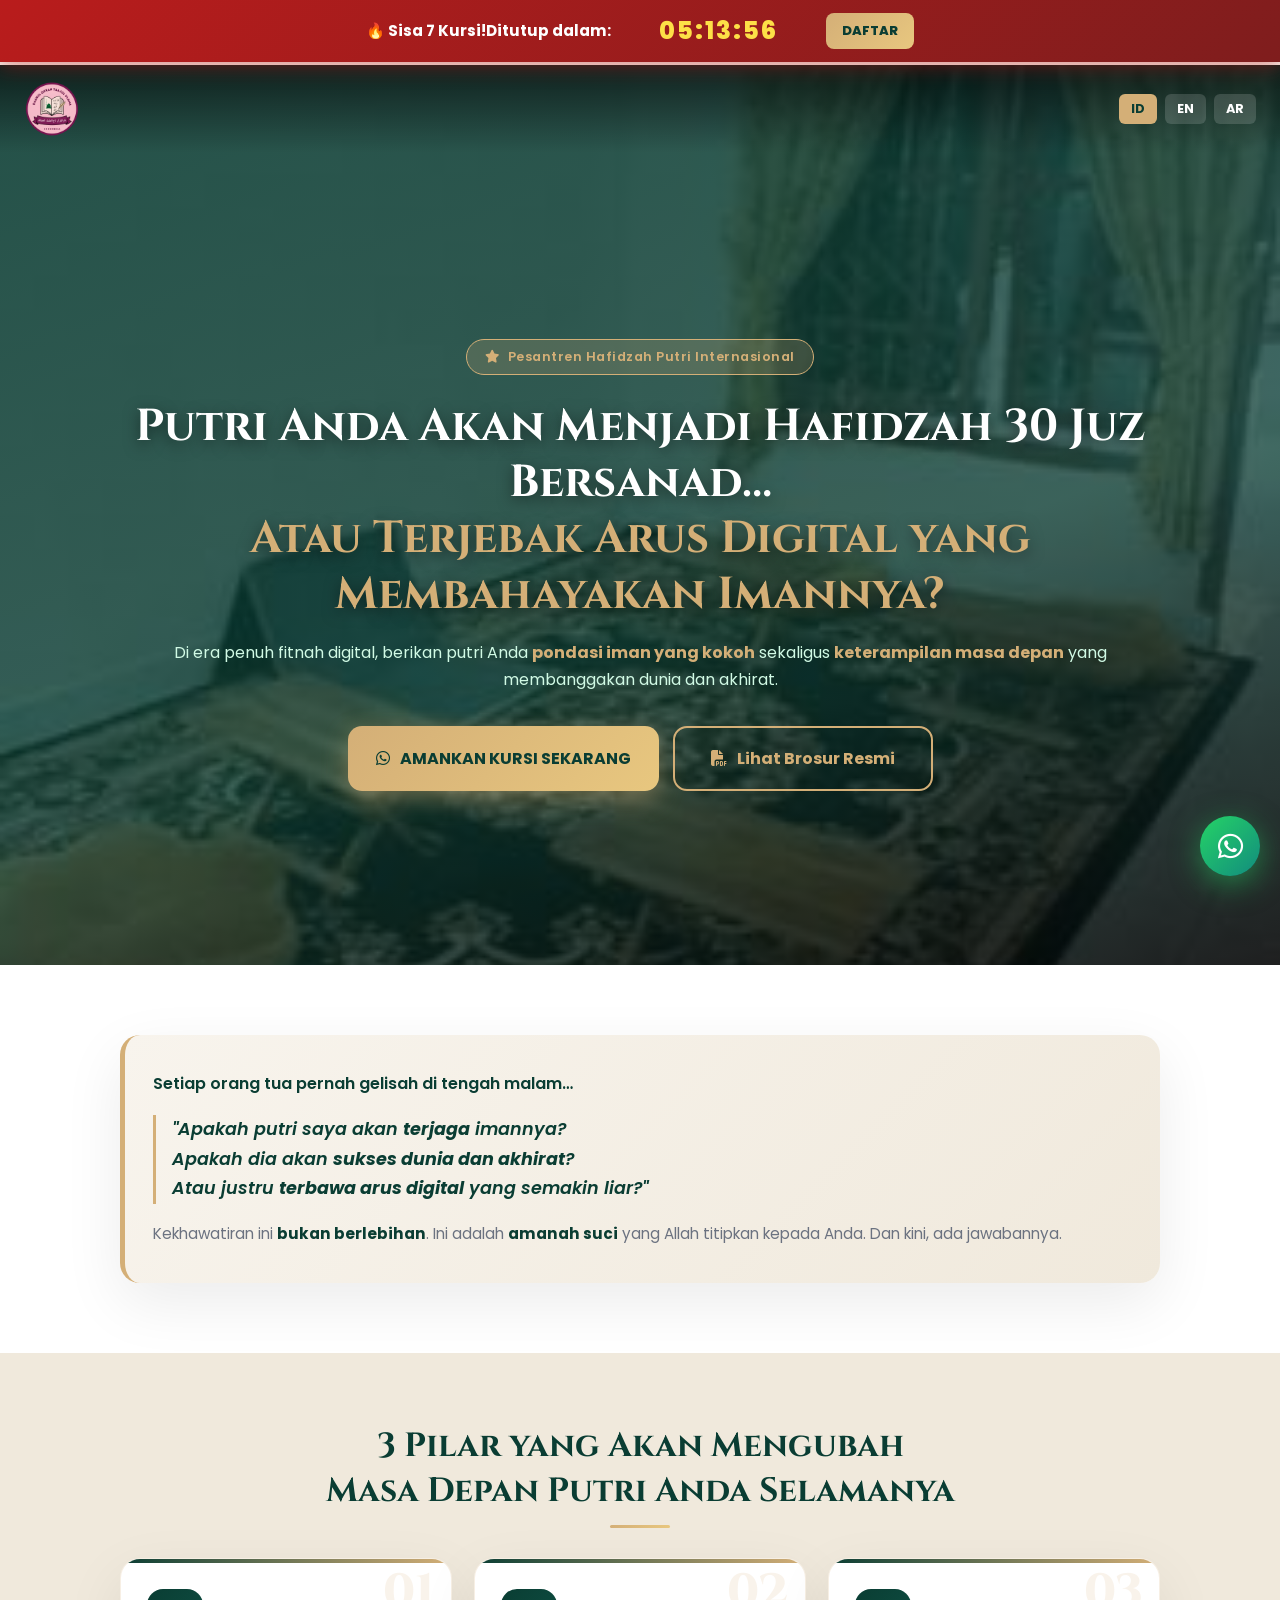
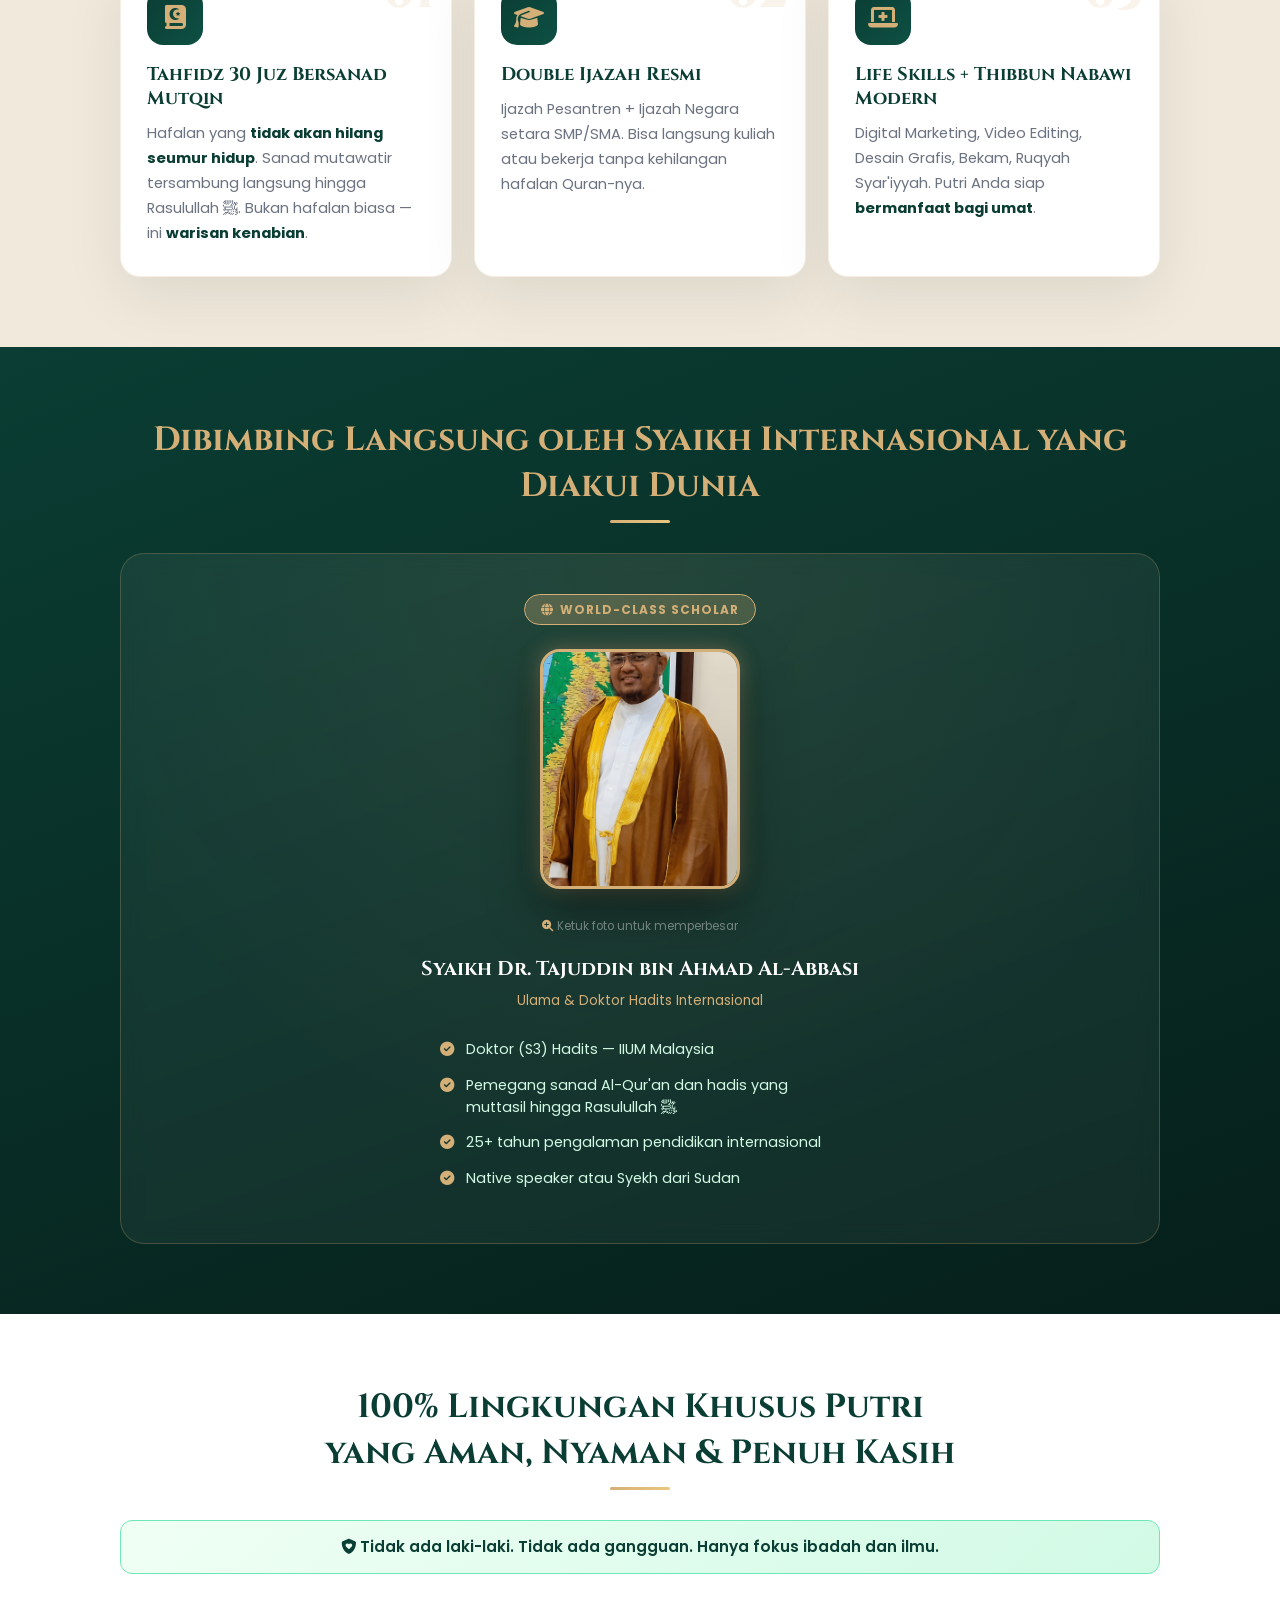
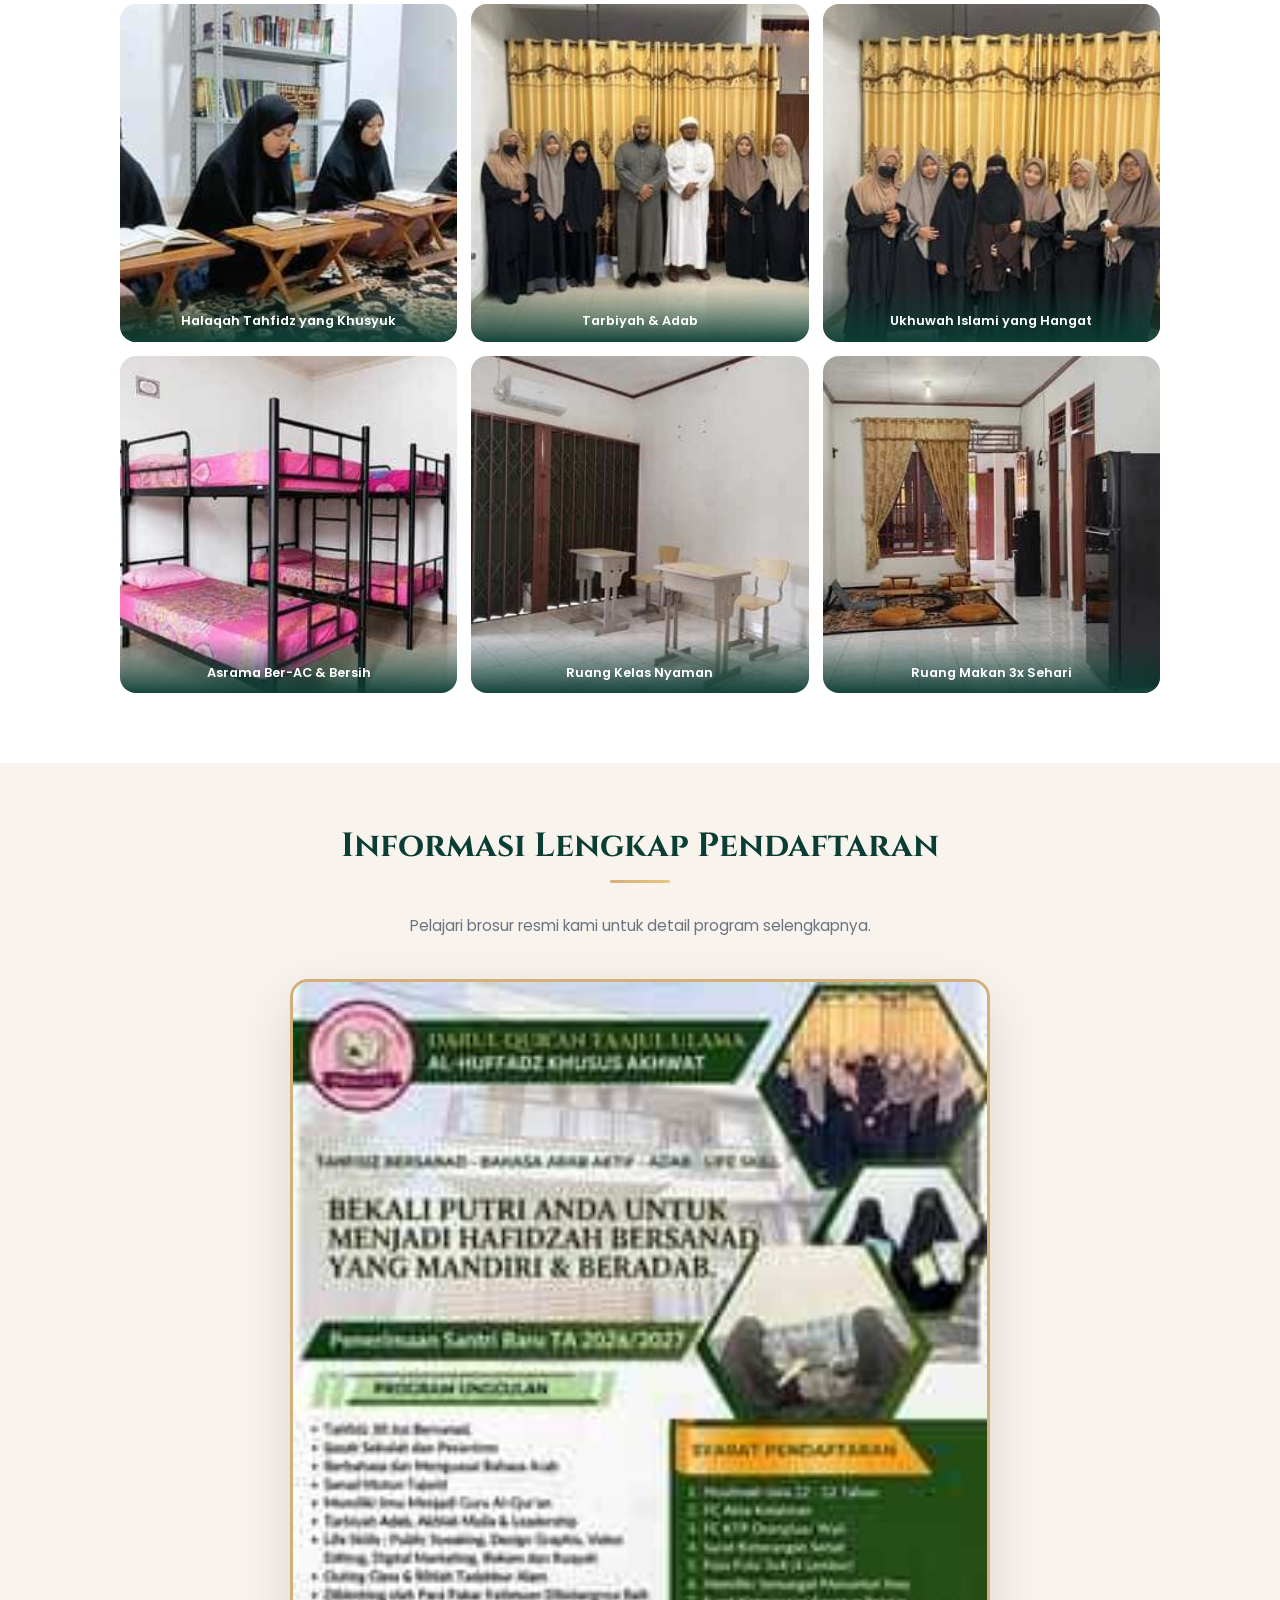
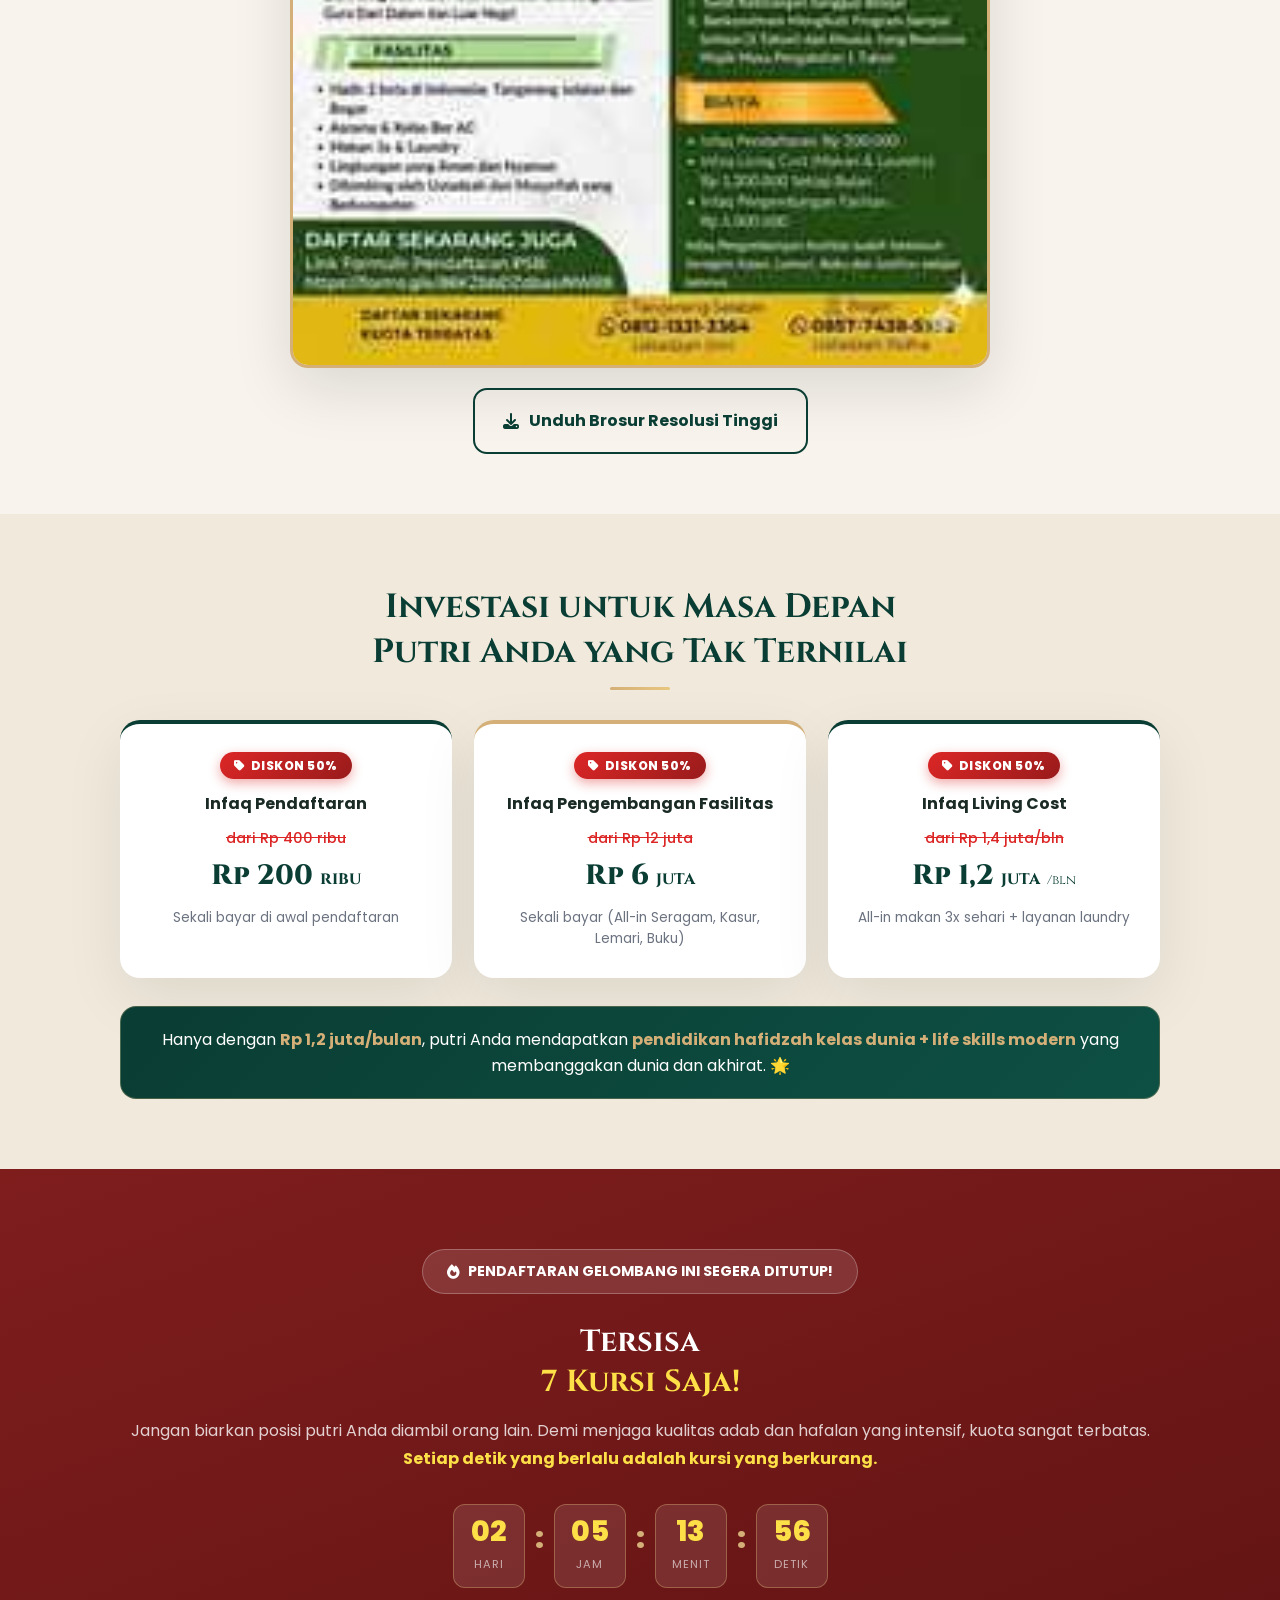
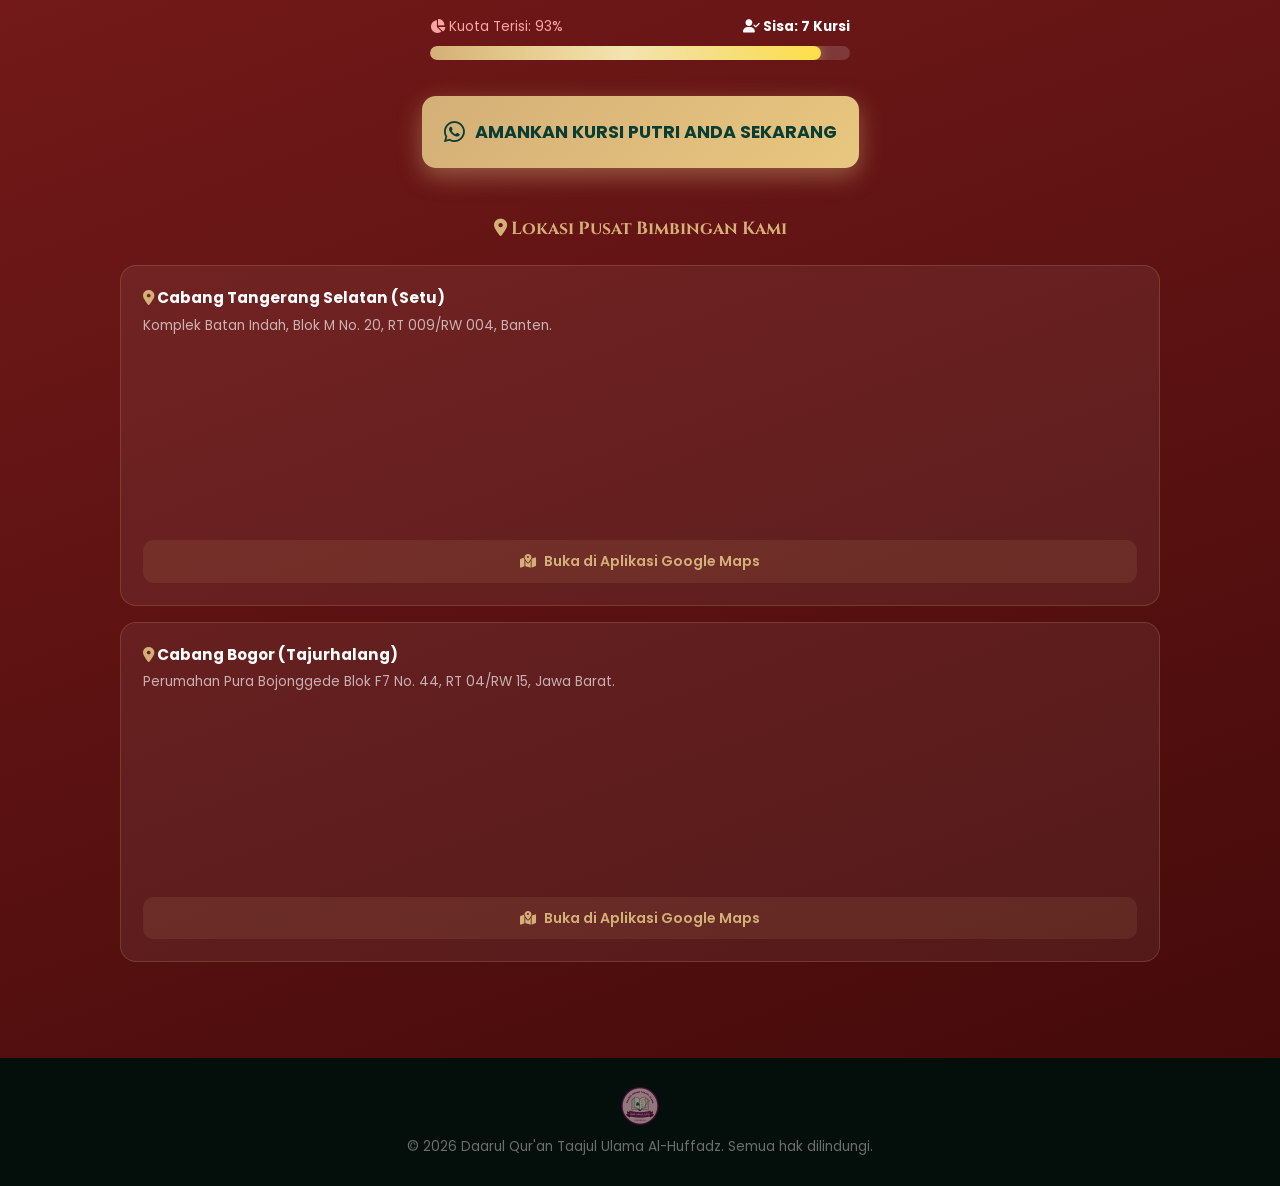
==== commit 6b07d5ff: "Add files via upload" ====
--- a/index.html
+++ b/index.html
@@ -3,254 +3,297 @@
 <head>
     <meta charset="UTF-8">
     <meta name="viewport" content="width=device-width, initial-scale=1.0, maximum-scale=1.0, user-scalable=no">
-    <title>Daarul Qur'an Taajul Ulama Al-Huffadz | Mobile Landing Page</title>
-    
-    <!-- Google Fonts -->
+    <title>Daarul Qur'an Taajul Ulama Al-Huffadz | Pesantren Hafidzah Putri</title>
+    <meta name="description" content="Pesantren khusus putri usia 12-22 tahun. Tahfidz 30 Juz Bersanad, Double Ijazah, Life Skills Modern. Dibimbing Syaikh Dr. Tajuddin dari Sudan.">
     <link rel="preconnect" href="https://fonts.googleapis.com">
     <link rel="preconnect" href="https://fonts.gstatic.com" crossorigin>
-    <link href="https://fonts.googleapis.com/css2?family=Montserrat:wght@400;500;600;700&family=Playfair+Display:ital,wght@0,600;0,700;1,600&display=swap" rel="stylesheet">
-    
-    <!-- Icons -->
+    <link href="https://fonts.googleapis.com/css2?family=Cinzel:wght@600;700&family=Poppins:wght@300;400;500;600;700;800&display=swap" rel="stylesheet">
     <link rel="stylesheet" href="https://cdnjs.cloudflare.com/ajax/libs/font-awesome/6.4.0/css/all.min.css">
-    
     <link rel="stylesheet" href="styles.css">
 </head>
 <body>
 
-    <!-- Section 1: Hero (Mobile Visual Hook) -->
-    <section class="hero-section">
-        <div class="hero-overlay"></div>
-        <div class="container hero-content fade-in-up">
-            <p class="super-hook">Di tengah derasnya arus digital, bagaimana Anda menjaga putri tercinta tetap <strong>kokoh imannya</strong> dan <strong>siap menghadapi zaman</strong>?</p>
-            <h1 class="hero-title">Jadikan Putri Anda Hafidzah 30 Juz Bersanad yang Cerdas Digital</h1>
-            <p class="hero-subtitle">Pendidikan khusus putri usia 12–22 tahun yang memadukan <strong>Al-Qur’an, Adab, dan Keterampilan Abad 21</strong>.</p>
-            <a href="#daftar" class="btn btn-gold btn-full">Daftar Sekarang via WhatsApp</a>
-        </div>
-    </section>
-
-    <!-- Section 2: Agitasi Masalah (Mobile Psychology) -->
-    <section class="agitasi-section">
-        <div class="container">
-            <div class="agitasi-card fade-in-up">
-                <p>Setiap orang tua pasti pernah bertanya:</p>
-                <p class="agitasi-quote">"Apakah putri saya akan terjaga? Apakah hafalannya benar-benar hidup? Dan apakah masa depannya tetap terbuka?"</p>
-                <p>Kegelisahan ini wajar. Karena mendidik putri di zaman ini adalah menjaga <strong>amanah</strong>.</p>
-            </div>
-        </div>
-    </section>
-
-    <!-- Section 3: Tiga Pilar Utama (Card-Based Design) -->
-    <section class="pilar-section">
-        <div class="container">
-            <h2 class="section-title fade-in-up">Tiga Pilar yang Akan Membentuk Masa Depan Putri Anda</h2>
-            <div class="card-stack">
-                <!-- Pilar 1 -->
-                <div class="pilar-card fade-in-up" style="transition-delay: 0.1s;">
-                    <div class="pilar-icon"><i class="fa-solid fa-book-quran"></i></div>
-                    <h3>1. Tahfidz 30 Juz Bersanad</h3>
-                    <p>Hafalan yang <strong>mutqin</strong> dengan sanad yang tersambung hingga Rasulullah ﷺ.</p>
+<!-- ── STICKY BANNER ──────────────────────────── -->
+<div class="sticky-banner">
+    <div class="sticky-banner-text">🔥 Sisa 7 Kursi!<br>Ditutup dalam:</div>
+    <div class="sticky-countdown">
+        <span id="st-hours">00</span>:<span id="st-minutes">00</span>:<span id="st-seconds">00</span>
+    </div>
+    <a href="#daftar" class="btn-sticky">DAFTAR</a>
+</div>
+
+<!-- ── HEADER ─────────────────────────────────── -->
+<header class="main-header" style="top: 65px;">
+    <img src="foto/logo.png" alt="Logo Daarul Qur'an Taajul Ulama" style="height: 56px;">
+    <div class="lang-switcher" style="display:flex;gap:8px;">
+        <a href="index.html" class="lang-btn active">ID</a>
+        <a href="index_en.html" class="lang-btn inactive">EN</a>
+        <a href="index_ar.html" class="lang-btn inactive">AR</a>
+    </div>
+</header>
+
+<!-- ── HERO ───────────────────────────────────── -->
+<section class="hero-section">
+    <div class="hero-overlay"></div>
+    <div class="container hero-content fade-in-up">
+        <div class="hero-badge"><i class="fa-solid fa-star"></i> Pesantren Hafidzah Putri Internasional</div>
+        <h1 class="hero-title">
+            Putri Anda Akan Menjadi Hafidzah 30 Juz Bersanad…
+            <span>Atau Terjebak Arus Digital yang Membahayakan Imannya?</span>
+        </h1>
+        <p class="hero-sub-hook">
+            Di era penuh fitnah digital, berikan putri Anda <strong>pondasi iman yang kokoh</strong> sekaligus
+            <strong>keterampilan masa depan</strong> yang membanggakan dunia dan akhirat.
+        </p>
+        <div class="hero-cta-stack">
+            <a href="#daftar" class="btn btn-gold btn-full">
+                <i class="fa-brands fa-whatsapp"></i> AMANKAN KURSI SEKARANG
+            </a>
+            <a href="foto/falyer.jpeg" target="_blank" class="btn btn-outline btn-full">
+                <i class="fa-solid fa-file-pdf"></i> Lihat Brosur Resmi
+            </a>
+        </div>
+    </div>
+</section>
+
+<!-- ── PAIN SECTION ────────────────────────────── -->
+<section class="pain-section">
+    <div class="container">
+        <div class="pain-card fade-in-up">
+            <p style="font-weight:600; color: var(--color-primary); margin-bottom:8px;">Setiap orang tua pernah gelisah di tengah malam…</p>
+            <p class="pain-quote">
+                "Apakah putri saya akan <strong>terjaga</strong> imannya?<br>
+                Apakah dia akan <strong>sukses dunia dan akhirat</strong>?<br>
+                Atau justru <strong>terbawa arus digital</strong> yang semakin liar?"
+            </p>
+            <p class="pain-closing">Kekhawatiran ini <strong>bukan berlebihan</strong>. Ini adalah <strong>amanah suci</strong> yang Allah titipkan kepada Anda. Dan kini, ada jawabannya.</p>
+        </div>
+    </div>
+</section>
+
+<!-- ── 3 PILAR UTAMA ───────────────────────────── -->
+<section class="pilar-section">
+    <div class="container">
+        <h2 class="section-title fade-in-up">3 Pilar yang Akan Mengubah<br>Masa Depan Putri Anda Selamanya</h2>
+        <div class="gold-divider fade-in-up"></div>
+        <div class="card-stack">
+            <div class="pilar-card fade-in-up" style="transition-delay:0.1s;">
+                <div class="pilar-number">01</div>
+                <div class="pilar-icon"><i class="fa-solid fa-book-quran"></i></div>
+                <h3>Tahfidz 30 Juz Bersanad Mutqin</h3>
+                <p>Hafalan yang <strong>tidak akan hilang seumur hidup</strong>. Sanad mutawatir tersambung langsung hingga Rasulullah ﷺ. Bukan hafalan biasa — ini <strong>warisan kenabian</strong>.</p>
+            </div>
+            <div class="pilar-card fade-in-up" style="transition-delay:0.2s;">
+                <div class="pilar-number">02</div>
+                <div class="pilar-icon"><i class="fa-solid fa-graduation-cap"></i></div>
+                <h3>Double Ijazah Resmi</h3>
+                <p>Ijazah Pesantren + Ijazah Negara setara SMP/SMA. Bisa langsung kuliah atau bekerja tanpa kehilangan hafalan Quran-nya.</p>
+            </div>
+            <div class="pilar-card fade-in-up" style="transition-delay:0.3s;">
+                <div class="pilar-number">03</div>
+                <div class="pilar-icon"><i class="fa-solid fa-laptop-medical"></i></div>
+                <h3>Life Skills + Thibbun Nabawi Modern</h3>
+                <p>Digital Marketing, Video Editing, Desain Grafis, Bekam, Ruqyah Syar'iyyah. Putri Anda siap <strong>bermanfaat bagi umat</strong>.</p>
+            </div>
+        </div>
+    </div>
+</section>
+
+<!-- ── AUTHORITY ───────────────────────────────── -->
+<section class="authority-section">
+    <div class="container fade-in-up">
+        <h2 class="section-title">Dibimbing Langsung oleh Syaikh Internasional yang Diakui Dunia</h2>
+        <div class="gold-divider"></div>
+        <div class="authority-card">
+            <div class="world-badge"><i class="fa-solid fa-globe"></i> World-Class Scholar</div>
+            <div class="authority-img-wrapper" onclick="openModal('foto/Syaikh Dr. K.H. Al-Habib Tajuddin 1.png')">
+                <img src="foto/Syaikh Dr. K.H. Al-Habib Tajuddin 1.png" alt="Syaikh Dr. Tajuddin bin Ahmad Al-Abbasi" class="authority-img">
+            </div>
+            <p class="img-hint"><i class="fa-solid fa-magnifying-glass-plus"></i> Ketuk foto untuk memperbesar</p>
+            <h3 class="authority-name">Syaikh Dr. Tajuddin bin Ahmad Al-Abbasi</h3>
+            <p class="authority-title">Ulama & Doktor Hadits Internasional</p>
+            <ul class="authority-list">
+                <li><i class="fa-solid fa-check-circle"></i> Doktor (S3) Hadits — IIUM Malaysia</li>
+                <li><i class="fa-solid fa-check-circle"></i> Pemegang sanad Al-Qur'an dan hadis yang muttasil hingga Rasulullah ﷺ.</li>
+                <li><i class="fa-solid fa-check-circle"></i> 25+ tahun pengalaman pendidikan internasional</li>
+                <li><i class="fa-solid fa-check-circle"></i> Native speaker atau Syekh dari Sudan</li>
+            </ul>
+        </div>
+    </div>
+</section>
+
+<!-- ── FASILITAS ───────────────────────────────── -->
+<section class="fasilitas-section">
+    <div class="container">
+        <h2 class="section-title fade-in-up">100% Lingkungan Khusus Putri<br>yang Aman, Nyaman & Penuh Kasih</h2>
+        <div class="gold-divider fade-in-up"></div>
+        <p class="fasilitas-tagline fade-in-up">
+            <i class="fa-solid fa-shield-heart" style="color:var(--color-primary);"></i>
+            Tidak ada laki-laki. Tidak ada gangguan. Hanya fokus ibadah dan ilmu.
+        </p>
+        <div class="fasilitas-grid-mobile">
+            <div class="fasilitas-item fade-in-up" style="transition-delay:0.1s;" onclick="openModal('foto/foto santriwati ngaji bersama.jpeg')">
+                <img src="foto/foto santriwati ngaji bersama.jpeg" alt="Halaqah Tahfidz yang Khusyuk">
+                <div class="fasilitas-caption">Halaqah Tahfidz yang Khusyuk</div>
+            </div>
+            <div class="fasilitas-item fade-in-up" style="transition-delay:0.15s;" onclick="openModal('foto/foto bersama santri dan pengajar.jpeg')">
+                <img src="foto/foto bersama santri dan pengajar.jpeg" alt="Tarbiyah & Adab">
+                <div class="fasilitas-caption">Tarbiyah & Adab</div>
+            </div>
+            <div class="fasilitas-item fade-in-up" style="transition-delay:0.2s;" onclick="openModal('foto/foto semua santriwati.jpeg')">
+                <img src="foto/foto semua santriwati.jpeg" alt="Ukhuwah Islami yang Hangat">
+                <div class="fasilitas-caption">Ukhuwah Islami yang Hangat</div>
+            </div>
+            <div class="fasilitas-item fade-in-up" style="transition-delay:0.25s;" onclick="openModal('foto/kamar-asrama-santriwati-bersih-nyaman.jpg')">
+                <img src="foto/kamar-asrama-santriwati-bersih-nyaman.jpg" alt="Asrama Ber-AC & Bersih">
+                <div class="fasilitas-caption">Asrama Ber-AC & Bersih</div>
+            </div>
+            <div class="fasilitas-item fade-in-up" style="transition-delay:0.3s;" onclick="openModal('foto/fasilitas-ruang-kelas-full-ac.jpg')">
+                <img src="foto/fasilitas-ruang-kelas-full-ac.jpg" alt="Ruang Kelas Nyaman">
+                <div class="fasilitas-caption">Ruang Kelas Nyaman</div>
+            </div>
+            <div class="fasilitas-item fade-in-up" style="transition-delay:0.35s;" onclick="openModal('foto/fasilitas-ruang-makan-santriwati.jpg')">
+                <img src="foto/fasilitas-ruang-makan-santriwati.jpg" alt="Ruang Makan 3x Sehari">
+                <div class="fasilitas-caption">Ruang Makan 3x Sehari</div>
+            </div>
+        </div>
+    </div>
+</section>
+
+<!-- ── BROSUR ──────────────────────────────────── -->
+<section class="flyer-section" style="padding: 60px 0; background: var(--color-bg);">
+    <div class="container fade-in-up">
+        <h2 class="section-title">Informasi Lengkap Pendaftaran</h2>
+        <div class="gold-divider"></div>
+        <p class="section-subtitle">Pelajari brosur resmi kami untuk detail program selengkapnya.</p>
+        <div style="border-radius:18px; overflow:hidden; box-shadow:0 20px 60px rgba(0,0,0,0.12); border:3px solid var(--color-accent); max-width:700px; margin:0 auto;">
+            <img src="foto/falyer.jpeg" alt="Brosur Pendaftaran Daarul Qur'an Taajul Ulama" style="width:100%; display:block;">
+        </div>
+        <div style="text-align:center; margin-top:20px;">
+            <a href="foto/falyer.jpeg" target="_blank" download class="btn btn-outline" style="border-color: var(--color-primary); color: var(--color-primary);">
+                <i class="fa-solid fa-download"></i> Unduh Brosur Resolusi Tinggi
+            </a>
+        </div>
+    </div>
+</section>
+
+<!-- ── BIAYA ───────────────────────────────────── -->
+<section class="biaya-section">
+    <div class="container">
+        <h2 class="section-title fade-in-up">Investasi untuk Masa Depan<br>Putri Anda yang Tak Ternilai</h2>
+        <div class="gold-divider fade-in-up"></div>
+        <div class="card-stack">
+            <div class="biaya-card fade-in-up" style="transition-delay:0.1s;">
+                <div class="biaya-discount-badge"><i class="fa-solid fa-tag"></i> Diskon 50%</div>
+                <div class="biaya-header">Infaq Pendaftaran</div>
+                <span class="biaya-original-price">dari Rp 400 ribu</span>
+                <div class="biaya-amount">Rp 200 <span style="font-size:1.1rem;font-weight:700;">ribu</span></div>
+                <div class="biaya-desc">Sekali bayar di awal pendaftaran</div>
+            </div>
+            <div class="biaya-card fade-in-up" style="transition-delay:0.2s;">
+                <div class="biaya-discount-badge"><i class="fa-solid fa-tag"></i> Diskon 50%</div>
+                <div class="biaya-header">Infaq Pengembangan Fasilitas</div>
+                <span class="biaya-original-price">dari Rp 12 juta</span>
+                <div class="biaya-amount">Rp 6 <span style="font-size:1.1rem;font-weight:700;">juta</span></div>
+                <div class="biaya-desc">Sekali bayar (All-in Seragam, Kasur, Lemari, Buku)</div>
+            </div>
+            <div class="biaya-card fade-in-up" style="transition-delay:0.3s;">
+                <div class="biaya-discount-badge"><i class="fa-solid fa-tag"></i> Diskon 50%</div>
+                <div class="biaya-header">Infaq Living Cost</div>
+                <span class="biaya-original-price">dari Rp 1,4 juta/bln</span>
+                <div class="biaya-amount">Rp 1,2 <span style="font-size:1.1rem;font-weight:700;">juta</span> <span style="font-size:0.8rem;font-weight:400;">/bln</span></div>
+                <div class="biaya-desc">All-in makan 3x sehari + layanan laundry</div>
+            </div>
+        </div>
+        <div class="biaya-highlight fade-in-up" style="transition-delay:0.4s;">
+            Hanya dengan <strong>Rp 1,2 juta/bulan</strong>, putri Anda mendapatkan <strong>pendidikan hafidzah kelas dunia + life skills modern</strong> yang membanggakan dunia dan akhirat. 🌟
+        </div>
+    </div>
+</section>
+
+<!-- ── CTA UTAMA ───────────────────────────────── -->
+<section id="daftar" class="cta-section">
+    <div class="container">
+        <div class="scarcity-alert fade-in-up"><i class="fa-solid fa-fire"></i> PENDAFTARAN GELOMBANG INI SEGERA DITUTUP!</div>
+        <h2 class="cta-urgency-title fade-in-up" style="transition-delay:0.1s;">
+            Tersisa <span>7 Kursi Saja!</span>
+        </h2>
+        <p class="cta-desc fade-in-up" style="transition-delay:0.2s;">
+            Jangan biarkan posisi putri Anda diambil orang lain. Demi menjaga kualitas adab dan hafalan yang intensif, kuota sangat terbatas. <strong>Setiap detik yang berlalu adalah kursi yang berkurang.</strong>
+        </p>
+
+        <!-- Countdown Timer -->
+        <div class="countdown-wrapper fade-in-up" style="transition-delay:0.3s;">
+            <div class="countdown-item"><span id="cd-days">00</span><label>Hari</label></div>
+            <div class="countdown-separator">:</div>
+            <div class="countdown-item"><span id="cd-hours">00</span><label>Jam</label></div>
+            <div class="countdown-separator">:</div>
+            <div class="countdown-item"><span id="cd-minutes">00</span><label>Menit</label></div>
+            <div class="countdown-separator">:</div>
+            <div class="countdown-item"><span id="cd-seconds">00</span><label>Detik</label></div>
+        </div>
+
+        <!-- Progress Bar -->
+        <div class="progress-container fade-in-up" style="transition-delay:0.4s;">
+            <div class="progress-text">
+                <span style="color:#fca5a5;"><i class="fa-solid fa-chart-pie"></i> Kuota Terisi: 93%</span>
+                <span style="color:#fff;font-weight:bold;"><i class="fa-solid fa-user-check"></i> Sisa: 7 Kursi</span>
+            </div>
+            <div class="progress-bar"><div class="progress-fill"></div></div>
+        </div>
+
+        <div class="cta-buttons fade-in-up" style="transition-delay:0.5s;">
+            <a href="https://wa.me/6282223227750?text=Assalamualaikum%20Admin,%20saya%20ingin%20mengamankan%20kursi%20dan%20mendaftarkan%20putri%20saya%20di%20Daarul%20Qur'an%20Taajul%20Ulama.%20Mohon%20informasi%20lebih%20lanjut." target="_blank" class="btn btn-gold btn-full" style="font-size:1.1rem;padding:22px;">
+                <i class="fa-brands fa-whatsapp" style="font-size:1.5rem;"></i> AMANKAN KURSI PUTRI ANDA SEKARANG
+            </a>
+        </div>
+
+        <!-- Lokasi -->
+        <div class="maps-links fade-in-up" style="transition-delay:0.6s;">
+            <h3 class="maps-title"><i class="fa-solid fa-location-dot"></i> Lokasi Pusat Bimbingan Kami</h3>
+            <div class="map-card">
+                <h4><i class="fa-solid fa-location-dot" style="color:var(--color-accent);"></i> Cabang Tangerang Selatan (Setu)</h4>
+                <p>Komplek Batan Indah, Blok M No. 20, RT 009/RW 004, Banten.</p>
+                <div class="map-iframe-wrapper">
+                    <iframe src="https://maps.google.com/maps?q=Komplek+Batan+Indah,+Blok+M+No.+20,+Setu,+Tangerang+Selatan&t=&z=15&ie=UTF8&iwloc=&output=embed" width="100%" height="100%" style="border:0;" allowfullscreen="" loading="lazy" referrerpolicy="no-referrer-when-downgrade"></iframe>
                 </div>
-                <!-- Pilar 2 -->
-                <div class="pilar-card fade-in-up" style="transition-delay: 0.2s;">
-                    <div class="pilar-icon"><i class="fa-solid fa-graduation-cap"></i></div>
-                    <h3>2. Double Ijazah Resmi</h3>
-                    <p>Ijazah Pesantren + Ijazah Negara (setara SMP/SMA). Jalan kuliah tetap terbuka.</p>
+                <a href="https://maps.app.goo.gl/QgaXaGCaud5xXvKq6" target="_blank" class="map-open-btn">
+                    <i class="fa-solid fa-map-location-dot"></i> Buka di Aplikasi Google Maps
+                </a>
+            </div>
+            <div class="map-card">
+                <h4><i class="fa-solid fa-location-dot" style="color:var(--color-accent);"></i> Cabang Bogor (Tajurhalang)</h4>
+                <p>Perumahan Pura Bojonggede Blok F7 No. 44, RT 04/RW 15, Jawa Barat.</p>
+                <div class="map-iframe-wrapper">
+                    <iframe src="https://maps.google.com/maps?q=Perumahan+Pura+Bojonggede+Blok+F7+No.+44,+Tajurhalang,+Bogor&t=&z=15&ie=UTF8&iwloc=&output=embed" width="100%" height="100%" style="border:0;" allowfullscreen="" loading="lazy" referrerpolicy="no-referrer-when-downgrade"></iframe>
                 </div>
-                <!-- Pilar 3 -->
-                <div class="pilar-card fade-in-up" style="transition-delay: 0.3s;">
-                    <div class="pilar-icon"><i class="fa-solid fa-laptop-medical"></i></div>
-                    <h3>3. Life Skills + Thibbun Nabawi</h3>
-                    <p>Digital Marketing, Video Editing, Desain Grafis, Bekam & Ruqyah Syar’iyyah.</p>
-                </div>
-            </div>
-        </div>
-    </section>
-
-    <!-- Section 4: Authority Builder (Trust Section) -->
-    <section class="authority-section">
-        <div class="container fade-in-up">
-            <h2 class="section-title text-gold">Dibina Langsung oleh Pakar Kelas Dunia</h2>
-            <div class="authority-card">
-                <img src="foto/Syaikh Dr. K.H. Al-Habib Tajuddin 1.png" alt="Syaikh Dr. K.H. Al-Habib Tajuddin" class="authority-img">
-                <h3 class="authority-name">Syaikh Dr. K.H. Al-Habib Tajuddin bin Ahmad Al-Abbasi</h3>
-                <ul class="authority-list">
-                    <li><i class="fa-solid fa-check-circle"></i> Doktor (S3) Hadits — IIUM Malaysia</li>
-                    <li><i class="fa-solid fa-check-circle"></i> Pemegang Sanad Muttasil hingga Rasulullah ﷺ</li>
-                    <li><i class="fa-solid fa-check-circle"></i> 25+ tahun pengalaman pendidikan internasional</li>
-                </ul>
-            </div>
-        </div>
-    </section>
-
-    <!-- Section 5: Lingkungan & Keamanan -->
-    <section class="fasilitas-section">
-        <div class="container">
-            <h2 class="section-title fade-in-up">100% Lingkungan Khusus Putri</h2>
-            <p class="fasilitas-desc fade-in-up" style="transition-delay: 0.1s;">Asrama nyaman ber-AC, makan 3x sehari, laundry, dan pengawasan 24 jam oleh musyrifah yang penuh kasih sayang.</p>
-            
-            <div class="fasilitas-grid-mobile">
-                <div class="fasilitas-item fade-in-up" style="transition-delay: 0.2s;">
-                    <img src="foto/foto santriwati ngaji bersama.jpeg" alt="Santriwati Mengaji Bersama">
-                    <div class="fasilitas-caption">Halaqah Tahfidz</div>
-                </div>
-                <div class="fasilitas-item fade-in-up" style="transition-delay: 0.3s;">
-                    <img src="foto/foto bersama santri dan pengajar.jpeg" alt="Bersama Pengajar">
-                    <div class="fasilitas-caption">Tarbiyah & Adab</div>
-                </div>
-                <div class="fasilitas-item fade-in-up" style="transition-delay: 0.4s;">
-                    <img src="foto/foto semua santriwati.jpeg" alt="Semua Santriwati">
-                    <div class="fasilitas-caption">Ukhuwah Islamiyah</div>
-                </div>
-                <div class="fasilitas-item fade-in-up" style="transition-delay: 0.5s;">
-                    <img src="foto/kamar-asrama-santriwati-bersih-nyaman.jpg" alt="Asrama Ber-AC">
-                    <div class="fasilitas-caption">Asrama Ber-AC</div>
-                </div>
-                <div class="fasilitas-item fade-in-up" style="transition-delay: 0.6s;">
-                    <img src="foto/fasilitas-ruang-kelas-full-ac.jpg" alt="Kelas Nyaman">
-                    <div class="fasilitas-caption">Kelas Nyaman</div>
-                </div>
-                <div class="fasilitas-item fade-in-up" style="transition-delay: 0.7s;">
-                    <img src="foto/fasilitas-ruang-makan-santriwati.jpg" alt="Ruang Makan">
-                    <div class="fasilitas-caption">Ruang Makan</div>
-                </div>
-            </div>
-        </div>
-    </section>
-
-    <!-- Section: Flyer / Brosur Resmi -->
-    <section class="flyer-section" style="background-color: var(--color-bg); padding: 40px 0;">
-        <div class="container fade-in-up">
-            <h2 class="section-title">Informasi Lengkap Pendaftaran</h2>
-            <p style="text-align: center; color: var(--text-muted); margin-bottom: 25px;">Silakan pelajari brosur resmi kami untuk detail selengkapnya.</p>
-            <div style="text-align: center; border-radius: 15px; overflow: hidden; box-shadow: 0 10px 30px rgba(0,0,0,0.15); max-width: 800px; margin: 0 auto; border: 3px solid var(--color-accent);">
-                <img src="foto/falyer.jpeg" alt="Brosur Pendaftaran Daarul Qur'an Taajul Ulama" style="width: 100%; display: block;">
-            </div>
-            <div style="text-align: center; margin-top: 20px;">
-                <a href="foto/falyer.jpeg" target="_blank" download class="btn" style="background: transparent; color: var(--color-primary); border: 2px solid var(--color-primary); font-size: 0.9rem; padding: 10px 20px;">
-                    <i class="fa-solid fa-download"></i> Unduh Brosur Resolusi Tinggi
+                <a href="https://maps.app.goo.gl/9PYgfypeDiMDbjWU9" target="_blank" class="map-open-btn">
+                    <i class="fa-solid fa-map-location-dot"></i> Buka di Aplikasi Google Maps
                 </a>
             </div>
         </div>
-    </section>
-
-    <!-- Section 6: Transparansi Biaya (Mobile Table/Cards) -->
-    <section class="biaya-section">
-        <div class="container">
-            <h2 class="section-title fade-in-up">Transparansi Biaya</h2>
-            <div class="card-stack">
-                <div class="biaya-card fade-in-up" style="transition-delay: 0.1s;">
-                    <div class="biaya-header">Infaq Pendaftaran</div>
-                    <div class="biaya-amount">Rp 200.000</div>
-                    <div class="biaya-desc">Sekali bayar di awal pendaftaran</div>
-                </div>
-                <div class="biaya-card fade-in-up" style="transition-delay: 0.2s;">
-                    <div class="biaya-header">Infaq Pengembangan Fasilitas</div>
-                    <div class="biaya-amount">Rp 6.000.000</div>
-                    <div class="biaya-desc">Sekali bayar (All-in Seragam, Kasur, Lemari, Buku)</div>
-                </div>
-                <div class="biaya-card fade-in-up" style="transition-delay: 0.3s;">
-                    <div class="biaya-header">Infaq Living Cost</div>
-                    <div class="biaya-amount">Rp 1.200.000 <span style="font-size: 0.9rem; font-weight: normal;">/bln</span></div>
-                    <div class="biaya-desc">All-in makan 3x sehari + layanan laundry</div>
-                </div>
-            </div>
-        </div>
-    </section>
-
-    <!-- Section 7: Scarcity + Final CTA (Strong Mobile Closing) -->
-    <section id="daftar" class="cta-section">
-        <div class="container">
-            <div class="scarcity-alert fade-in-up">
-                <i class="fa-solid fa-fire"></i> PENDAFTARAN GELOMBANG INI SEGERA DITUTUP!
-            </div>
-            
-            <h2 class="cta-urgency-title fade-in-up" style="transition-delay: 0.1s;">Waktu Anda Semakin Sedikit</h2>
-            <p class="cta-desc fade-in-up" style="transition-delay: 0.2s;">
-                Demi menjaga kualitas adab dan hafalan yang intensif, kuota penerimaan khusus bulan ini <strong>tersisa 7 kursi lagi!</strong> Jangan biarkan posisi putri Anda diambil oleh yang lain.
-            </p>
-
-            <!-- Countdown Timer -->
-            <div class="countdown-wrapper fade-in-up" style="transition-delay: 0.3s;">
-                <div class="countdown-item">
-                    <span id="cd-days">00</span>
-                    <label>Hari</label>
-                </div>
-                <div class="countdown-separator">:</div>
-                <div class="countdown-item">
-                    <span id="cd-hours">00</span>
-                    <label>Jam</label>
-                </div>
-                <div class="countdown-separator">:</div>
-                <div class="countdown-item">
-                    <span id="cd-minutes">00</span>
-                    <label>Menit</label>
-                </div>
-                <div class="countdown-separator">:</div>
-                <div class="countdown-item">
-                    <span id="cd-seconds">00</span>
-                    <label>Detik</label>
-                </div>
-            </div>
-
-            <!-- Progress Bar -->
-            <div class="progress-container fade-in-up" style="transition-delay: 0.4s;">
-                <div class="progress-text">
-                    <span style="color: #fca5a5;"><i class="fa-solid fa-chart-pie"></i> Kuota Terisi: 93%</span>
-                    <span style="color: #fff; font-weight: bold;"><i class="fa-solid fa-user-check"></i> Sisa: 7 Kursi</span>
-                </div>
-                <div class="progress-bar">
-                    <div class="progress-fill"></div>
-                </div>
-            </div>
-
-            <div class="cta-buttons">
-                <div class="fade-in-up" style="transition-delay: 0.5s;">
-                    <a href="https://wa.me/6282223227750?text=Assalamualaikum%20Admin,%20saya%20ingin%20mengamankan%20kuota%20dan%20mendaftarkan%20putri%20saya%20di%20Daarul%20Qur'an%20Taajul%20Ulama." target="_blank" class="btn btn-wa btn-full" style="font-size: 1.2rem; padding: 20px;">
-                        <i class="fa-brands fa-whatsapp" style="font-size: 1.5rem;"></i> Amankan Kursi via WhatsApp
-                    </a>
-                </div>
-            </div>
-
-            <!-- Lokasi Maps -->
-            <div class="maps-links fade-in-up" style="transition-delay: 0.6s; margin-top: 40px; text-align: left;">
-                <h3 style="color: var(--color-accent); margin-bottom: 20px; font-size: 1.2rem; text-align: center;">Lokasi Pusat Bimbingan Kami</h3>
-                
-                <div class="map-card" style="background: rgba(255,255,255,0.05); padding: 20px; border-radius: 12px; border: 1px solid rgba(212,175,55,0.2);">
-                    <h4 style="color: white; margin-bottom: 8px;"><i class="fa-solid fa-location-dot" style="color: var(--color-accent);"></i> Cabang Tangerang Selatan (Setu)</h4>
-                    <p style="color: #E2E8F0; font-size: 0.9rem; margin-bottom: 12px; line-height: 1.4;">Komplek Batan Indah, Blok M No. 20, RT 009/RW 004, Banten.</p>
-                    <div style="border-radius: 8px; overflow: hidden; margin-bottom: 12px; height: 180px;">
-                        <iframe src="https://maps.google.com/maps?q=Komplek+Batan+Indah,+Blok+M+No.+20,+Setu,+Tangerang+Selatan&t=&z=15&ie=UTF8&iwloc=&output=embed" width="100%" height="100%" style="border:0;" allowfullscreen="" loading="lazy" referrerpolicy="no-referrer-when-downgrade"></iframe>
-                    </div>
-                    <a href="https://maps.app.goo.gl/QgaXaGCaud5xXvKq6" target="_blank" style="color: var(--color-accent); text-decoration: none; font-weight: 600; font-size: 0.9rem; display: flex; align-items: center; justify-content: center; background: rgba(212,175,55,0.1); padding: 10px; border-radius: 8px; text-align: center;"><i class="fa-solid fa-map-location-dot" style="margin-right: 8px;"></i> Buka di Aplikasi Google Maps</a>
-                </div>
-
-                <div class="map-card" style="background: rgba(255,255,255,0.05); padding: 20px; border-radius: 12px; border: 1px solid rgba(212,175,55,0.2); margin-top: 15px;">
-                    <h4 style="color: white; margin-bottom: 8px;"><i class="fa-solid fa-location-dot" style="color: var(--color-accent);"></i> Cabang Bogor (Tajurhalang)</h4>
-                    <p style="color: #E2E8F0; font-size: 0.9rem; margin-bottom: 12px; line-height: 1.4;">Perumahan Pura Bojonggede Blok F7 No. 44, RT 04/RW 15, Jawa Barat.</p>
-                    <div style="border-radius: 8px; overflow: hidden; margin-bottom: 12px; height: 180px;">
-                        <iframe src="https://maps.google.com/maps?q=Perumahan+Pura+Bojonggede+Blok+F7+No.+44,+Tajurhalang,+Bogor&t=&z=15&ie=UTF8&iwloc=&output=embed" width="100%" height="100%" style="border:0;" allowfullscreen="" loading="lazy" referrerpolicy="no-referrer-when-downgrade"></iframe>
-                    </div>
-                    <a href="https://maps.app.goo.gl/9PYgfypeDiMDbjWU9" target="_blank" style="color: var(--color-accent); text-decoration: none; font-weight: 600; font-size: 0.9rem; display: flex; align-items: center; justify-content: center; background: rgba(212,175,55,0.1); padding: 10px; border-radius: 8px; text-align: center;"><i class="fa-solid fa-map-location-dot" style="margin-right: 8px;"></i> Buka di Aplikasi Google Maps</a>
-                </div>
-            </div>
-        </div>
-    </section>
-
-    <footer>
-        <div class="container">
-            <p>&copy; 2026 Daarul Qur'an Taajul Ulama Al-Huffadz.</p>
-        </div>
-    </footer>
-
-    <script src="script.js"></script>
-
-    <!-- Sticky Urgency Banner (Selalu Tampil) -->
-    <div class="sticky-banner">
-        <div class="sticky-banner-text">Sisa 7 Kursi!<br>Ditutup dalam:</div>
-        <div class="sticky-countdown">
-            <span id="st-hours">00</span>:<span id="st-minutes">00</span>:<span id="st-seconds">00</span>
-        </div>
-        <a href="#daftar" class="btn-sticky">DAFTAR</a>
-    </div>
+    </div>
+</section>
+
+<!-- ── FOOTER ──────────────────────────────────── -->
+<footer>
+    <div class="container">
+        <img src="foto/logo.png" alt="Logo">
+        <p>&copy; 2026 Daarul Qur'an Taajul Ulama Al-Huffadz. Semua hak dilindungi.</p>
+    </div>
+</footer>
+
+<!-- ── FLOATING WA BUTTON ──────────────────────── -->
+<a href="https://wa.me/6282223227750?text=Assalamualaikum%20Admin,%20saya%20ingin%20informasi%20pendaftaran%20Daarul%20Qur'an%20Taajul%20Ulama." target="_blank" class="float-wa" title="Chat WhatsApp">
+    <i class="fa-brands fa-whatsapp"></i>
+</a>
+
+<!-- ── IMAGE MODAL ─────────────────────────────── -->
+<div id="imageModal" class="modal" onclick="closeModal()">
+    <div class="modal-close" onclick="closeModal()"><i class="fa-solid fa-xmark"></i></div>
+    <img class="modal-content" id="modalImg" src="" alt="Preview">
+</div>
+
+<script src="script.js"></script>
 </body>
-</html>
+</html>
--- a/styles.css
+++ b/styles.css
@@ -1,581 +1,546 @@
+@import url('https://fonts.googleapis.com/css2?family=Cinzel:wght@600;700&family=Poppins:wght@300;400;500;600;700;800&display=swap');
+
+/* ── PRICING DISCOUNT STYLES ─────────────────── */
+.biaya-discount-badge {
+    display: inline-flex; align-items: center; gap: 5px;
+    background: linear-gradient(135deg, #DC2626, #991B1B);
+    color: white; padding: 4px 14px; border-radius: 50px;
+    font-size: 0.75rem; font-weight: 800; margin-bottom: 12px;
+    letter-spacing: 0.5px; text-transform: uppercase;
+    box-shadow: 0 4px 12px rgba(220,38,38,0.4);
+    animation: pulse-red 2s infinite;
+}
+.biaya-original-price {
+    font-size: 0.9rem; color: #DC2626;
+    text-decoration: line-through;
+    font-weight: 500; margin-bottom: 4px;
+    display: block;
+}
+.biaya-card:hover { transform: translateY(-6px); box-shadow: 0 30px 60px rgba(0,0,0,0.12); }
+
 :root {
-    /* 60% - Backgrounds (Soft Cream) */
-    --color-bg: #FDFBF7;
-    --color-bg-alt: #F4EBE1;
-
-    /* 30% - Primary Elements (Dark Emerald Green) */
-    --color-primary: #023020;
-    --color-primary-light: #0B4530;
-
-    /* 10% - Accents (Gold & WhatsApp Green) */
-    --color-accent: #D4AF37;
-    --color-accent-hover: #B89626;
+    --color-primary: #0A3D33;
+    --color-primary-light: #0E5044;
+    --color-accent: #D4AF77;
+    --color-accent-light: #E8C77F;
+    --color-accent-hover: #B89050;
     --color-wa: #25D366;
     --color-wa-hover: #128C7E;
-
-    /* Text Colors */
-    --text-main: #2C3E50;
+    --color-bg: #F8F4ED;
+    --color-bg-alt: #F0E9DC;
+    --color-urgent: #B91C1C;
+    --text-main: #1A2A24;
     --text-light: #FFFFFF;
-    --text-muted: #666666;
-}
-
-* {
-    margin: 0;
-    padding: 0;
-    box-sizing: border-box;
-}
-
-html {
-    scroll-behavior: smooth;
-    font-size: 16px; /* Base for rem */
-}
+    --text-muted: #6B7280;
+    --gold-glow: 0 0 20px rgba(212,175,119,0.4);
+    --shadow-card: 0 20px 60px rgba(0,0,0,0.08);
+}
+
+* { margin: 0; padding: 0; box-sizing: border-box; }
+
+html { scroll-behavior: smooth; font-size: 16px; }
 
 body {
-    font-family: 'Montserrat', sans-serif;
+    font-family: 'Poppins', sans-serif;
     background-color: var(--color-bg);
     color: var(--text-main);
     line-height: 1.6;
     overflow-x: hidden;
     -webkit-font-smoothing: antialiased;
-    padding-top: 65px; /* Prevent header from hiding behind sticky banner */
-}
-
-h1, h2, h3, h4, h5, h6 {
-    font-family: 'Playfair Display', serif;
-    color: var(--color-primary);
-    font-weight: 700;
+    padding-top: 65px;
+}
+
+h1, h2, h3, h4 {
+    font-family: 'Cinzel', serif;
     line-height: 1.3;
 }
-
-/* Utilities */
-.text-center { text-align: center; }
-.text-gold { color: var(--color-accent) !important; }
-.text-white { color: var(--text-light) !important; }
 
 .container {
     width: 100%;
-    max-width: 600px; /* Optimized for mobile/tablet feel even on desktop */
+    max-width: 640px;
     margin: 0 auto;
     padding: 0 20px;
 }
 
-section {
-    padding: 60px 0; /* Slightly tighter for mobile flow */
-}
-
-/* Animation Classes */
+section { padding: 70px 0; }
+
+/* ── ANIMATIONS ─────────────────────────────── */
 .fade-in-up {
     opacity: 0;
-    transform: translateY(40px) scale(0.98);
-    filter: blur(4px);
-    transition: opacity 1s cubic-bezier(0.22, 1, 0.36, 1), 
-                transform 1s cubic-bezier(0.22, 1, 0.36, 1),
-                filter 1s cubic-bezier(0.22, 1, 0.36, 1);
-    will-change: opacity, transform, filter;
-}
-
-.fade-in-up.visible {
-    opacity: 1;
-    transform: translateY(0) scale(1);
-    filter: blur(0);
-}
-
-/* Buttons */
+    transform: translateY(40px);
+    transition: opacity 0.9s ease, transform 0.9s ease;
+}
+.fade-in-up.visible { opacity: 1; transform: translateY(0); }
+
+@keyframes pulse-gold {
+    0%,100% { box-shadow: 0 0 0 0 rgba(212,175,119,0.5); }
+    70%      { box-shadow: 0 0 0 12px rgba(212,175,119,0); }
+}
+@keyframes pulse-red {
+    0%,100% { box-shadow: 0 0 0 0 rgba(185,28,28,0.6); }
+    70%      { box-shadow: 0 0 0 12px rgba(185,28,28,0); }
+}
+@keyframes shimmer {
+    0% { transform: translateX(-100%); }
+    100% { transform: translateX(200%); }
+}
+@keyframes fillProgress {
+    from { width: 0; }
+    to   { width: 93%; }
+}
+@keyframes slideDown {
+    from { transform: translateY(-100%); }
+    to   { transform: translateY(0); }
+}
+@keyframes float {
+    0%,100% { transform: translateY(0); }
+    50%     { transform: translateY(-8px); }
+}
+
+/* ── DIVIDER ─────────────────────────────────── */
+.gold-divider {
+    width: 60px; height: 3px;
+    background: linear-gradient(90deg, var(--color-accent), var(--color-accent-light));
+    border-radius: 2px;
+    margin: 0 auto 30px;
+}
+
+/* ── SECTION TITLE ───────────────────────────── */
+.section-title {
+    font-size: 1.7rem;
+    text-align: center;
+    color: var(--color-primary);
+    margin-bottom: 12px;
+    line-height: 1.35;
+}
+.section-subtitle {
+    text-align: center;
+    color: var(--text-muted);
+    font-size: 0.95rem;
+    margin-bottom: 40px;
+    line-height: 1.7;
+}
+
+/* ── BUTTONS ─────────────────────────────────── */
 .btn {
-    display: inline-flex;
-    align-items: center;
-    justify-content: center;
-    padding: 18px 24px;
-    border-radius: 12px;
-    font-weight: 700;
-    text-decoration: none;
-    transition: all 0.3s ease;
-    font-size: 1.05rem;
-    box-shadow: 0 8px 20px rgba(0,0,0,0.1);
-    border: none;
-    cursor: pointer;
-    text-align: center;
-}
-
-.btn-full {
-    width: 100%;
-}
+    display: inline-flex; align-items: center; justify-content: center;
+    padding: 18px 28px; border-radius: 14px; font-weight: 700;
+    text-decoration: none; transition: all 0.3s ease;
+    font-size: 1rem; border: none; cursor: pointer; text-align: center;
+    font-family: 'Poppins', sans-serif; gap: 10px;
+}
+.btn-full { width: 100%; }
 
 .btn-gold {
-    background-color: var(--color-accent);
+    background: linear-gradient(135deg, var(--color-accent), var(--color-accent-light));
     color: var(--color-primary);
-}
-
+    box-shadow: 0 8px 25px rgba(212,175,119,0.45);
+    animation: pulse-gold 2.5s infinite;
+    position: relative; overflow: hidden;
+}
+.btn-gold::after {
+    content: '';
+    position: absolute; top: 0; left: -60%;
+    width: 40%; height: 100%;
+    background: linear-gradient(90deg, transparent, rgba(255,255,255,0.5), transparent);
+    animation: shimmer 3s infinite;
+}
 .btn-gold:hover {
-    background-color: var(--color-accent-hover);
+    transform: translateY(-3px);
+    box-shadow: 0 14px 35px rgba(212,175,119,0.6);
+}
+
+.btn-wa {
+    background: linear-gradient(135deg, #25D366, #128C7E);
+    color: white;
+    box-shadow: 0 8px 25px rgba(37,211,102,0.4);
+}
+.btn-wa:hover {
+    transform: translateY(-3px);
+    box-shadow: 0 14px 35px rgba(37,211,102,0.55);
+}
+
+.btn-outline {
+    background: transparent;
+    color: var(--color-accent);
+    border: 2px solid var(--color-accent);
+}
+.btn-outline:hover {
+    background: rgba(212,175,119,0.1);
     transform: translateY(-2px);
-    box-shadow: 0 10px 25px rgba(212, 175, 55, 0.4);
-}
-
-.btn-wa {
-    background-color: var(--color-wa);
-    color: white;
-    gap: 10px;
-}
-
-.btn-wa i {
-    font-size: 1.3rem;
-}
-
-.btn-wa:hover {
-    background-color: var(--color-wa-hover);
-    transform: translateY(-2px);
-    box-shadow: 0 10px 25px rgba(37, 211, 102, 0.4);
-}
-
-/* ---- SECTION: HERO ---- */
+}
+
+/* ── STICKY BANNER ───────────────────────────── */
+.sticky-banner {
+    position: fixed; top: 0; left: 0; width: 100%; z-index: 9999;
+    background: linear-gradient(135deg, var(--color-urgent), #7F1D1D);
+    color: white; display: flex; align-items: center;
+    justify-content: space-between; padding: 10px 18px;
+    box-shadow: 0 4px 20px rgba(185,28,28,0.5);
+    animation: slideDown 0.8s ease-out;
+}
+.sticky-banner-text { font-size: 0.75rem; font-weight: 700; line-height: 1.3; }
+.sticky-countdown {
+    font-weight: 800; font-size: 1.2rem; color: #FDE047; letter-spacing: 2px;
+}
+.btn-sticky {
+    background: linear-gradient(135deg, var(--color-accent), var(--color-accent-light));
+    color: var(--color-primary); padding: 8px 16px; border-radius: 8px;
+    font-weight: 800; text-decoration: none; font-size: 0.8rem;
+    text-transform: uppercase; animation: pulse-gold 2s infinite;
+    white-space: nowrap;
+}
+
+/* ── HEADER ──────────────────────────────────── */
+.main-header {
+    position: absolute; left: 0; right: 0; z-index: 10;
+    padding: 16px 24px;
+    display: flex; justify-content: space-between; align-items: center;
+    background: linear-gradient(180deg, rgba(0,0,0,0.6), transparent);
+}
+.lang-btn {
+    color: white; text-decoration: none; font-weight: 700;
+    padding: 5px 12px; border-radius: 6px; font-size: 0.8rem;
+    transition: all 0.2s;
+}
+.lang-btn:hover { transform: scale(1.05); }
+.lang-btn.active { background: var(--color-accent); color: var(--color-primary); }
+.lang-btn.inactive { background: rgba(255,255,255,0.15); }
+
+/* ── HERO ────────────────────────────────────── */
 .hero-section {
-    position: relative;
-    min-height: 90vh;
-    display: flex;
-    align-items: center;
-    justify-content: center;
+    position: relative; min-height: 100vh;
+    display: flex; align-items: center; justify-content: center;
     text-align: center;
     background: url('foto/ruang-belajar-tahfidz-fokus.jpg') center/cover no-repeat;
-    padding-top: 40px;
-    padding-bottom: 40px;
-}
-
+    padding: 0;
+}
 .hero-overlay {
-    position: absolute;
-    top: 0; left: 0; right: 0; bottom: 0;
-    /* Soft light burst effect */
-    background: radial-gradient(circle at center, rgba(2, 48, 32, 0.75) 0%, rgba(2, 48, 32, 0.95) 100%);
-    z-index: 1;
-}
-
-.hero-content {
+    position: absolute; inset: 0;
+    background: linear-gradient(160deg, rgba(10,61,51,0.88) 0%, rgba(10,61,51,0.75) 60%, rgba(0,0,0,0.85) 100%);
+}
+.hero-content { position: relative; z-index: 2; padding-top: 160px; padding-bottom: 60px; }
+
+.hero-badge {
+    display: inline-flex; align-items: center; gap: 8px;
+    background: rgba(212,175,119,0.2); border: 1px solid var(--color-accent);
+    color: var(--color-accent); padding: 7px 18px; border-radius: 50px;
+    font-size: 0.8rem; font-weight: 600; margin-bottom: 24px;
+    letter-spacing: 0.5px;
+}
+
+.hero-title {
+    font-size: 2rem; color: white;
+    text-shadow: 0 4px 15px rgba(0,0,0,0.5);
+    margin-bottom: 8px; line-height: 1.25;
+}
+.hero-title span { color: var(--color-accent); display: block; }
+
+.hero-sub-hook {
+    font-size: 1rem; color: #D1FAE5;
+    margin: 16px 0 32px; line-height: 1.7;
+}
+.hero-sub-hook strong { color: var(--color-accent); }
+
+.hero-cta-stack { display: flex; flex-direction: column; gap: 14px; }
+
+/* ── PAIN SECTION ─────────────────────────────── */
+.pain-section { background: white; }
+
+.pain-card {
+    background: linear-gradient(135deg, #F8F4ED, #F0E9DC);
+    padding: 36px 28px; border-radius: 20px;
+    border-left: 5px solid var(--color-accent);
+    box-shadow: var(--shadow-card);
+}
+.pain-quote {
+    font-size: 1.1rem; color: var(--color-primary);
+    font-style: italic; font-weight: 600;
+    margin: 18px 0; line-height: 1.7;
+    border-left: 3px solid var(--color-accent);
+    padding-left: 16px;
+}
+.pain-closing { color: var(--text-muted); font-size: 0.95rem; }
+.pain-closing strong { color: var(--color-primary); }
+
+/* ── PILAR SECTION ─────────────────────────────── */
+.pilar-section { background: var(--color-bg-alt); }
+.card-stack { display: flex; flex-direction: column; gap: 22px; }
+
+.pilar-card {
+    background: white; padding: 30px 26px; border-radius: 20px;
+    box-shadow: var(--shadow-card);
+    border: 1px solid rgba(212,175,119,0.2);
+    position: relative; overflow: hidden;
+    transition: transform 0.3s ease, box-shadow 0.3s ease;
+}
+.pilar-card:hover { transform: translateY(-4px); box-shadow: 0 30px 70px rgba(0,0,0,0.12); }
+.pilar-card::before {
+    content: ''; position: absolute; top: 0; left: 0; right: 0; height: 4px;
+    background: linear-gradient(90deg, var(--color-primary), var(--color-accent));
+}
+.pilar-number {
+    font-size: 3rem; font-weight: 800; color: rgba(212,175,119,0.15);
+    position: absolute; top: 10px; right: 16px;
+    font-family: 'Cinzel', serif; line-height: 1;
+}
+.pilar-icon {
+    width: 56px; height: 56px; border-radius: 16px;
+    background: linear-gradient(135deg, var(--color-primary), var(--color-primary-light));
+    display: flex; align-items: center; justify-content: center;
+    margin-bottom: 18px;
+}
+.pilar-icon i { font-size: 1.5rem; color: var(--color-accent); }
+.pilar-card h3 { font-size: 1.15rem; color: var(--color-primary); margin-bottom: 10px; }
+.pilar-card p { color: var(--text-muted); font-size: 0.92rem; line-height: 1.7; }
+.pilar-card p strong { color: var(--color-primary); }
+
+/* ── AUTHORITY SECTION ─────────────────────────── */
+.authority-section {
+    background: linear-gradient(160deg, var(--color-primary) 0%, #061F1A 100%);
+    color: white; text-align: center;
+}
+.authority-section .section-title { color: var(--color-accent); }
+.authority-section .section-subtitle { color: rgba(255,255,255,0.65); }
+
+.authority-card {
+    background: rgba(255,255,255,0.05);
+    border: 1px solid rgba(212,175,119,0.25);
+    border-radius: 24px; padding: 40px 24px;
+    backdrop-filter: blur(10px);
+    position: relative; overflow: hidden;
+}
+.authority-card::before {
+    content: ''; position: absolute; inset: 0;
+    background: radial-gradient(circle at 50% 0%, rgba(212,175,119,0.08), transparent 70%);
+}
+
+.world-badge {
+    display: inline-flex; align-items: center; gap: 6px;
+    background: linear-gradient(135deg, rgba(212,175,119,0.3), rgba(232,199,127,0.2));
+    border: 1px solid var(--color-accent);
+    color: var(--color-accent); padding: 5px 16px; border-radius: 50px;
+    font-size: 0.75rem; font-weight: 700; margin-bottom: 24px;
+    letter-spacing: 1px; text-transform: uppercase;
+}
+
+.authority-img-wrapper {
+    width: 200px; height: 240px; border-radius: 20px;
+    border: 3px solid var(--color-accent);
+    margin: 0 auto 28px; overflow: hidden; cursor: pointer;
+    box-shadow: 0 20px 50px rgba(0,0,0,0.5), var(--gold-glow);
+    transition: transform 0.3s ease, box-shadow 0.3s ease;
+    animation: float 4s ease-in-out infinite;
+}
+.authority-img-wrapper:hover {
+    transform: scale(1.03) translateY(-4px);
+    box-shadow: 0 30px 70px rgba(0,0,0,0.6), 0 0 30px rgba(212,175,119,0.5);
+}
+.authority-img {
+    width: 100%; height: 100%; object-fit: cover;
+    object-position: center 10%;
+    transform: scale(1.45); display: block;
+}
+
+.img-hint {
+    font-size: 0.72rem; color: rgba(255,255,255,0.4);
+    margin-bottom: 20px;
+}
+.img-hint i { color: var(--color-accent); }
+
+.authority-name { color: white; font-size: 1.25rem; margin-bottom: 8px; }
+.authority-title { color: var(--color-accent); font-size: 0.85rem; margin-bottom: 28px; }
+
+.authority-list { list-style: none; text-align: left; max-width: 400px; margin: 0 auto; }
+.authority-list li {
+    display: flex; align-items: flex-start; gap: 12px;
+    color: #D1FAE5; font-size: 0.9rem; margin-bottom: 14px; line-height: 1.5;
+}
+.authority-list li i { color: var(--color-accent); margin-top: 3px; flex-shrink: 0; }
+
+/* ── FASILITAS SECTION ────────────────────────── */
+.fasilitas-section { background: white; }
+
+.fasilitas-tagline {
+    text-align: center; font-weight: 600; color: var(--color-primary);
+    font-size: 0.95rem; margin-bottom: 30px;
+    padding: 14px 20px; border-radius: 12px;
+    background: linear-gradient(135deg, #F0FFF4, #D1FAE5);
+    border: 1px solid #6EE7B7;
+}
+
+.fasilitas-grid-mobile {
+    display: grid; grid-template-columns: 1fr 1fr; gap: 14px;
+}
+.fasilitas-item {
+    position: relative; border-radius: 16px; overflow: hidden; aspect-ratio: 1/1;
+    cursor: pointer;
+}
+.fasilitas-item img {
+    width: 100%; height: 100%; object-fit: cover;
+    transition: transform 0.4s ease;
+}
+.fasilitas-item:hover img { transform: scale(1.08); }
+.fasilitas-caption {
+    position: absolute; bottom: 0; left: 0; right: 0;
+    background: linear-gradient(to top, rgba(10,61,51,0.95), transparent);
+    color: white; font-size: 0.8rem; font-weight: 600;
+    padding: 24px 10px 10px; text-align: center;
+}
+
+/* ── FLYER SECTION ────────────────────────────── */
+.flyer-section { background: var(--color-bg); }
+
+/* ── BIAYA SECTION ────────────────────────────── */
+.biaya-section { background: var(--color-bg-alt); }
+
+.biaya-highlight {
+    text-align: center; padding: 20px 24px;
+    background: linear-gradient(135deg, var(--color-primary), var(--color-primary-light));
+    border-radius: 16px; color: white; margin-top: 28px;
+    border: 1px solid rgba(212,175,119,0.3);
+}
+.biaya-highlight strong { color: var(--color-accent); }
+
+.biaya-card {
+    background: white; padding: 28px 24px; border-radius: 20px;
+    box-shadow: var(--shadow-card); text-align: center;
+    border-top: 4px solid var(--color-primary);
+    transition: transform 0.3s ease;
+}
+.biaya-card:hover { transform: translateY(-4px); }
+.biaya-card:nth-child(2) { border-top-color: var(--color-accent); }
+.biaya-header { font-size: 1rem; font-weight: 700; color: var(--text-main); margin-bottom: 10px; }
+.biaya-amount {
+    font-size: 1.75rem; font-weight: 800; color: var(--color-primary);
+    font-family: 'Cinzel', serif; margin-bottom: 8px;
+}
+.biaya-desc { font-size: 0.85rem; color: var(--text-muted); }
+
+/* ── CTA SECTION ──────────────────────────────── */
+.cta-section {
+    background: linear-gradient(160deg, #7F1D1D 0%, #450A0A 100%);
+    color: white; text-align: center; padding: 80px 0;
+}
+
+.scarcity-alert {
+    display: inline-flex; align-items: center; gap: 8px;
+    background: rgba(255,255,255,0.12); border: 1px solid rgba(255,255,255,0.25);
+    color: white; padding: 10px 24px; border-radius: 50px;
+    font-weight: 700; font-size: 0.9rem; margin-bottom: 28px;
+    animation: pulse-red 2s infinite;
+}
+.cta-urgency-title {
+    font-size: 1.9rem; color: white; margin-bottom: 16px;
+}
+.cta-urgency-title span { color: #FDE047; display: block; }
+.cta-desc { color: rgba(255,255,255,0.8); font-size: 1rem; margin-bottom: 32px; line-height: 1.7; }
+.cta-desc strong { color: #FDE047; }
+
+.countdown-wrapper {
+    display: flex; justify-content: center; align-items: center;
+    gap: 10px; margin-bottom: 28px; flex-wrap: wrap;
+}
+.countdown-item {
+    background: rgba(255,255,255,0.1); border: 1px solid rgba(212,175,119,0.4);
+    border-radius: 12px; padding: 12px 10px; width: 72px; text-align: center;
+}
+.countdown-item span {
+    display: block; font-size: 1.8rem; font-weight: 800;
+    color: #FDE047; line-height: 1; margin-bottom: 4px;
+}
+.countdown-item label { font-size: 0.7rem; text-transform: uppercase; color: rgba(255,255,255,0.6); letter-spacing: 1px; }
+.countdown-separator { font-size: 1.8rem; font-weight: 800; color: var(--color-accent); margin-top: -16px; }
+
+.progress-container { max-width: 420px; margin: 0 auto 36px; }
+.progress-text { display: flex; justify-content: space-between; font-size: 0.85rem; margin-bottom: 8px; }
+.progress-bar { background: rgba(255,255,255,0.15); border-radius: 50px; height: 14px; overflow: hidden; position: relative; }
+.progress-fill {
+    background: linear-gradient(90deg, var(--color-accent), #FDE047);
+    height: 100%; border-radius: 50px; width: 93%;
+    box-shadow: 0 0 12px rgba(212,175,119,0.6);
+    animation: fillProgress 2.5s ease-out forwards;
     position: relative;
-    z-index: 2;
-}
-
-.super-hook {
-    color: var(--color-accent);
-    font-size: 1rem;
-    font-weight: 600;
-    margin-bottom: 20px;
-    line-height: 1.5;
-}
-
-.hero-title {
-    color: var(--text-light);
-    font-size: 2rem; /* ~32px */
-    margin-bottom: 20px;
-    text-shadow: 0 4px 10px rgba(0,0,0,0.5);
-}
-
-.hero-subtitle {
-    color: #E2E8F0;
-    font-size: 1.05rem;
-    margin-bottom: 40px;
-    line-height: 1.6;
-}
-
-/* ---- SECTION: AGITASI ---- */
-.agitasi-section {
-    background-color: var(--color-bg);
-}
-
-.agitasi-card {
-    background: white;
-    padding: 35px 25px;
-    border-radius: 16px;
-    box-shadow: 0 15px 35px rgba(0,0,0,0.04);
-    border-left: 6px solid var(--color-accent);
-}
-
-.agitasi-quote {
-    font-size: 1.15rem;
-    color: var(--color-primary);
-    font-style: italic;
-    font-weight: 600;
-    margin: 20px 0;
-    line-height: 1.6;
-}
-
-/* ---- SECTION: PILAR UTAMA (CARD BASED) ---- */
-.pilar-section {
-    background-color: var(--color-bg-alt);
-}
-
-.section-title {
-    font-size: 1.8rem;
-    margin-bottom: 35px;
-    text-align: center;
-}
-
-.card-stack {
-    display: flex;
-    flex-direction: column;
-    gap: 20px;
-}
-
-.pilar-card {
-    background: white;
-    padding: 25px;
-    border-radius: 16px;
-    box-shadow: 0 10px 25px rgba(0,0,0,0.03);
-    border: 1px solid rgba(212, 175, 55, 0.15);
-}
-
-.pilar-icon {
-    font-size: 2rem;
-    color: var(--color-accent);
-    margin-bottom: 15px;
-}
-
-.pilar-card h3 {
-    font-size: 1.3rem;
-    margin-bottom: 10px;
-}
-
-.pilar-card p {
-    color: var(--text-muted);
-    font-size: 0.95rem;
-}
-
-/* ---- SECTION: AUTHORITY BUILDER ---- */
-.authority-section {
-    background-color: var(--color-primary);
-    color: white;
-    text-align: center;
-}
-
-.authority-card {
-    background: rgba(255, 255, 255, 0.05);
-    border-radius: 20px;
-    padding: 40px 20px;
-    border: 1px solid rgba(255, 255, 255, 0.1);
-}
-
-.authority-img {
-    width: 220px;
-    height: 250px;
-    border-radius: 20px;
-    object-fit: cover;
-    object-position: top;
-    border: 4px solid var(--color-accent);
-    margin-bottom: 25px;
-    box-shadow: 0 15px 30px rgba(0,0,0,0.4);
-}
-
-.authority-name {
-    color: white;
-    font-size: 1.4rem;
-    margin-bottom: 25px;
-}
-
-.authority-list {
-    list-style: none;
-    text-align: left;
-    max-width: 400px;
-    margin: 0 auto;
-}
-
-.authority-list li {
-    margin-bottom: 15px;
-    font-size: 0.95rem;
-    display: flex;
-    align-items: flex-start;
-    gap: 12px;
-    color: #E2E8F0;
-}
-
-.authority-list li i {
-    color: var(--color-accent);
-    margin-top: 4px;
-    font-size: 1.1rem;
-}
-
-/* ---- SECTION: LINGKUNGAN ---- */
-.fasilitas-section {
-    background-color: white;
-}
-
-.fasilitas-desc {
-    text-align: center;
-    color: var(--text-muted);
-    margin-bottom: 30px;
-}
-
-.fasilitas-grid-mobile {
-    display: grid;
-    grid-template-columns: 1fr 1fr;
-    gap: 15px;
-}
-
-.fasilitas-item {
-    position: relative;
-    border-radius: 12px;
-    overflow: hidden;
-    aspect-ratio: 1 / 1;
-}
-
-.fasilitas-item img {
-    width: 100%;
-    height: 100%;
-    object-fit: cover;
-}
-
-.fasilitas-caption {
-    position: absolute;
-    bottom: 0; left: 0; right: 0;
-    background: linear-gradient(to top, rgba(2, 48, 32, 0.9), transparent);
-    color: white;
-    font-size: 0.85rem;
-    font-weight: 600;
-    padding: 25px 10px 10px;
-    text-align: center;
-}
-
-/* ---- SECTION: BIAYA ---- */
-.biaya-section {
-    background-color: var(--color-bg);
-}
-
-.biaya-card {
-    background: white;
-    padding: 25px;
-    border-radius: 16px;
-    box-shadow: 0 10px 30px rgba(0,0,0,0.05);
-    text-align: center;
-    border-top: 4px solid var(--color-primary);
-}
-
-.biaya-card:nth-child(2) {
-    border-top-color: var(--color-accent); /* Highlight middle card */
-}
-
-.biaya-header {
-    font-size: 1.1rem;
-    font-weight: 700;
-    color: var(--text-main);
-    margin-bottom: 10px;
-}
-
-.biaya-amount {
-    font-size: 1.8rem;
-    font-weight: 800;
-    color: var(--color-primary);
-    font-family: 'Playfair Display', serif;
-    margin-bottom: 10px;
-}
-
-.biaya-desc {
-    font-size: 0.9rem;
-    color: var(--text-muted);
-}
-
-/* ---- SECTION: SCARCITY & CTA ---- */
-.cta-section {
-    background-color: var(--color-primary);
-    color: white;
-    text-align: center;
-    padding: 80px 0;
-}
-
-.scarcity-alert {
-    display: inline-block;
-    background-color: #800000; /* Dark Maroon/Red for urgency */
-    color: white;
-    padding: 12px 25px;
-    border-radius: 50px;
-    font-weight: 700;
-    font-size: 1rem;
-    margin-bottom: 25px;
-    animation: pulse 2s infinite;
-}
-
-@keyframes pulse {
-    0% { transform: scale(1); box-shadow: 0 0 0 0 rgba(128, 0, 0, 0.7); }
-    70% { transform: scale(1.05); box-shadow: 0 0 0 10px rgba(128, 0, 0, 0); }
-    100% { transform: scale(1); box-shadow: 0 0 0 0 rgba(128, 0, 0, 0); }
-}
-
-.cta-desc {
-    font-size: 1.1rem;
-    margin-bottom: 30px;
-    color: #E2E8F0;
-    line-height: 1.6;
-}
-
-/* Urgency Elements */
-.countdown-wrapper {
-    display: flex;
-    justify-content: center;
-    align-items: center;
-    gap: 10px;
-    margin-bottom: 25px;
-}
-
-.countdown-item {
-    background: rgba(255, 255, 255, 0.1);
-    border: 1px solid rgba(212, 175, 55, 0.3);
-    border-radius: 8px;
-    padding: 10px;
-    width: 65px;
-    text-align: center;
-}
-
-.countdown-item span {
-    display: block;
-    font-size: 1.5rem;
-    font-weight: 800;
-    color: var(--color-accent);
-    font-family: 'Montserrat', sans-serif;
-    line-height: 1;
-    margin-bottom: 5px;
-}
-
-.countdown-item label {
-    font-size: 0.75rem;
-    text-transform: uppercase;
-    color: #E2E8F0;
-    letter-spacing: 1px;
-}
-
-.countdown-separator {
-    font-size: 1.5rem;
-    font-weight: bold;
-    color: var(--color-accent);
-    margin-top: -15px;
-}
-
-.progress-container {
-    max-width: 400px;
-    margin: 0 auto 40px;
-    text-align: left;
-}
-
-.progress-text {
-    display: flex;
-    justify-content: space-between;
-    font-size: 0.9rem;
-    margin-bottom: 8px;
-}
-
-.progress-bar {
-    background: rgba(255, 255, 255, 0.2);
-    border-radius: 50px;
-    height: 12px;
-    overflow: hidden;
-    position: relative;
-}
-
-.progress-fill {
-    background: linear-gradient(90deg, #D4AF37, #fca5a5);
-    height: 100%;
-    border-radius: 50px;
-    width: 93%;
-    position: relative;
-    box-shadow: 0 0 10px rgba(212, 175, 55, 0.5);
-    animation: fillProgress 2s ease-out forwards;
-}
-
+}
 .progress-fill::after {
-    content: '';
-    position: absolute;
-    top: 0; left: 0; right: 0; bottom: 0;
-    background: linear-gradient(90deg, transparent, rgba(255,255,255,0.4), transparent);
+    content: ''; position: absolute; inset: 0;
+    background: linear-gradient(90deg, transparent, rgba(255,255,255,0.5), transparent);
     animation: shimmer 2s infinite linear;
 }
 
-@keyframes fillProgress {
-    0% { width: 0%; }
-    100% { width: 93%; }
-}
-
-@keyframes shimmer {
-    0% { transform: translateX(-100%); }
-    100% { transform: translateX(100%); }
-}
-
-.cta-buttons {
-    display: flex;
-    flex-direction: column;
-    gap: 15px;
-}
-
-/* Footer */
+.cta-buttons { display: flex; flex-direction: column; gap: 14px; }
+
+/* ── MAPS ─────────────────────────────────────── */
+.maps-links { margin-top: 50px; text-align: left; }
+.maps-title {
+    color: var(--color-accent); margin-bottom: 24px;
+    font-size: 1.1rem; text-align: center;
+}
+.map-card {
+    background: rgba(255,255,255,0.06); padding: 22px;
+    border-radius: 16px; border: 1px solid rgba(212,175,119,0.2);
+    margin-bottom: 16px;
+}
+.map-card h4 { color: white; margin-bottom: 8px; font-family: 'Poppins', sans-serif; font-size: 0.95rem; }
+.map-card p { color: rgba(255,255,255,0.65); font-size: 0.85rem; margin-bottom: 12px; line-height: 1.5; }
+.map-iframe-wrapper { border-radius: 10px; overflow: hidden; margin-bottom: 12px; height: 180px; }
+.map-open-btn {
+    display: flex; align-items: center; justify-content: center; gap: 8px;
+    color: var(--color-accent); font-weight: 600; font-size: 0.88rem;
+    text-decoration: none; padding: 10px;
+    background: rgba(212,175,119,0.1); border-radius: 10px;
+    transition: background 0.2s;
+}
+.map-open-btn:hover { background: rgba(212,175,119,0.2); }
+
+/* ── FOOTER ───────────────────────────────────── */
 footer {
-    background-color: #011a11;
-    color: #666;
-    text-align: center;
-    padding: 25px 0;
-    font-size: 0.9rem;
-}
-
-/* Sticky Urgency Banner */
-.sticky-banner {
-    position: fixed;
-    top: 0;
-    left: 0;
-    width: 100%;
-    background-color: #b91c1c; /* Deep Red for aggressive urgency */
-    color: white;
-    z-index: 9999;
-    display: flex;
-    justify-content: space-between;
-    align-items: center;
-    padding: 10px 20px;
-    box-shadow: 0 5px 15px rgba(185, 28, 28, 0.4);
-    animation: slideDown 0.8s ease-out forwards;
-}
-
-@keyframes slideDown {
-    from { transform: translateY(-100%); }
-    to { transform: translateY(0); }
-}
-
-.sticky-banner-text {
-    font-size: 0.8rem;
-    font-weight: 700;
-    line-height: 1.3;
-    text-shadow: 1px 1px 2px rgba(0,0,0,0.3);
-}
-
-.sticky-countdown {
-    font-family: 'Montserrat', sans-serif;
-    font-weight: 800;
-    font-size: 1.25rem;
-    color: #fde047; /* Yellowish gold for contrast */
-    letter-spacing: 2px;
-    text-shadow: 1px 1px 3px rgba(0,0,0,0.5);
-}
-
-.btn-sticky {
-    background-color: var(--color-accent);
-    color: var(--color-primary);
-    padding: 8px 18px;
-    border-radius: 8px;
-    font-weight: 800;
-    text-decoration: none;
-    font-size: 0.85rem;
-    text-transform: uppercase;
-    box-shadow: 0 4px 10px rgba(0,0,0,0.2);
-    transition: transform 0.2s ease;
-}
-
-.btn-sticky:hover {
-    transform: scale(1.05);
-}
-
-/* Responsive adjustments for larger screens (Tablet/Desktop) */
+    background: #040F0C; color: rgba(255,255,255,0.4);
+    text-align: center; padding: 28px 0; font-size: 0.85rem;
+}
+footer img { height: 40px; opacity: 0.6; margin-bottom: 10px; display: block; margin-left: auto; margin-right: auto; }
+
+/* ── FLOATING WA BUTTON ───────────────────────── */
+.float-wa {
+    position: fixed; bottom: 24px; right: 20px; z-index: 8000;
+    background: linear-gradient(135deg, #25D366, #128C7E);
+    color: white; width: 60px; height: 60px; border-radius: 50%;
+    display: flex; align-items: center; justify-content: center;
+    font-size: 1.8rem; box-shadow: 0 8px 30px rgba(37,211,102,0.5);
+    text-decoration: none; animation: float 3s ease-in-out infinite;
+    transition: transform 0.2s;
+}
+.float-wa:hover { transform: scale(1.1); }
+
+/* ── MODAL ────────────────────────────────────── */
+.modal {
+    display: none; position: fixed; inset: 0; z-index: 99999;
+    background: rgba(0,0,0,0.92); align-items: center; justify-content: center;
+    padding: 20px;
+}
+.modal.active { display: flex; }
+.modal-content { max-width: 90vw; max-height: 90vh; border-radius: 16px; object-fit: contain; }
+.modal-close {
+    position: absolute; top: 20px; right: 24px; color: white;
+    font-size: 2rem; cursor: pointer; z-index: 100000;
+    width: 44px; height: 44px; background: rgba(255,255,255,0.1);
+    border-radius: 50%; display: flex; align-items: center; justify-content: center;
+}
+
+/* ── RESPONSIVE ───────────────────────────────── */
 @media (min-width: 768px) {
-    .hero-title { font-size: 3rem; }
+    .hero-title { font-size: 2.8rem; }
+    .section-title { font-size: 2.1rem; }
     .card-stack { flex-direction: row; }
     .pilar-card, .biaya-card { flex: 1; }
-    .container { max-width: 1000px; }
+    .container { max-width: 1080px; }
     .fasilitas-grid-mobile { grid-template-columns: repeat(3, 1fr); }
     .cta-buttons { flex-direction: row; justify-content: center; }
-    .cta-buttons .btn-full { width: auto; min-width: 300px; }
-    .sticky-banner { padding: 12px 40px; justify-content: center; gap: 40px; }
-    .sticky-banner-text { font-size: 1rem; }
+    .cta-buttons .btn-full { width: auto; min-width: 320px; }
+    .sticky-banner { padding: 12px 48px; justify-content: center; gap: 48px; }
     .sticky-banner-text br { display: none; }
-    .sticky-countdown { font-size: 1.6rem; }
-}
+    .sticky-banner-text { font-size: 0.95rem; }
+    .sticky-countdown { font-size: 1.5rem; }
+    .hero-cta-stack { flex-direction: row; justify-content: center; }
+    .hero-cta-stack .btn-full { width: auto; min-width: 260px; }
+}
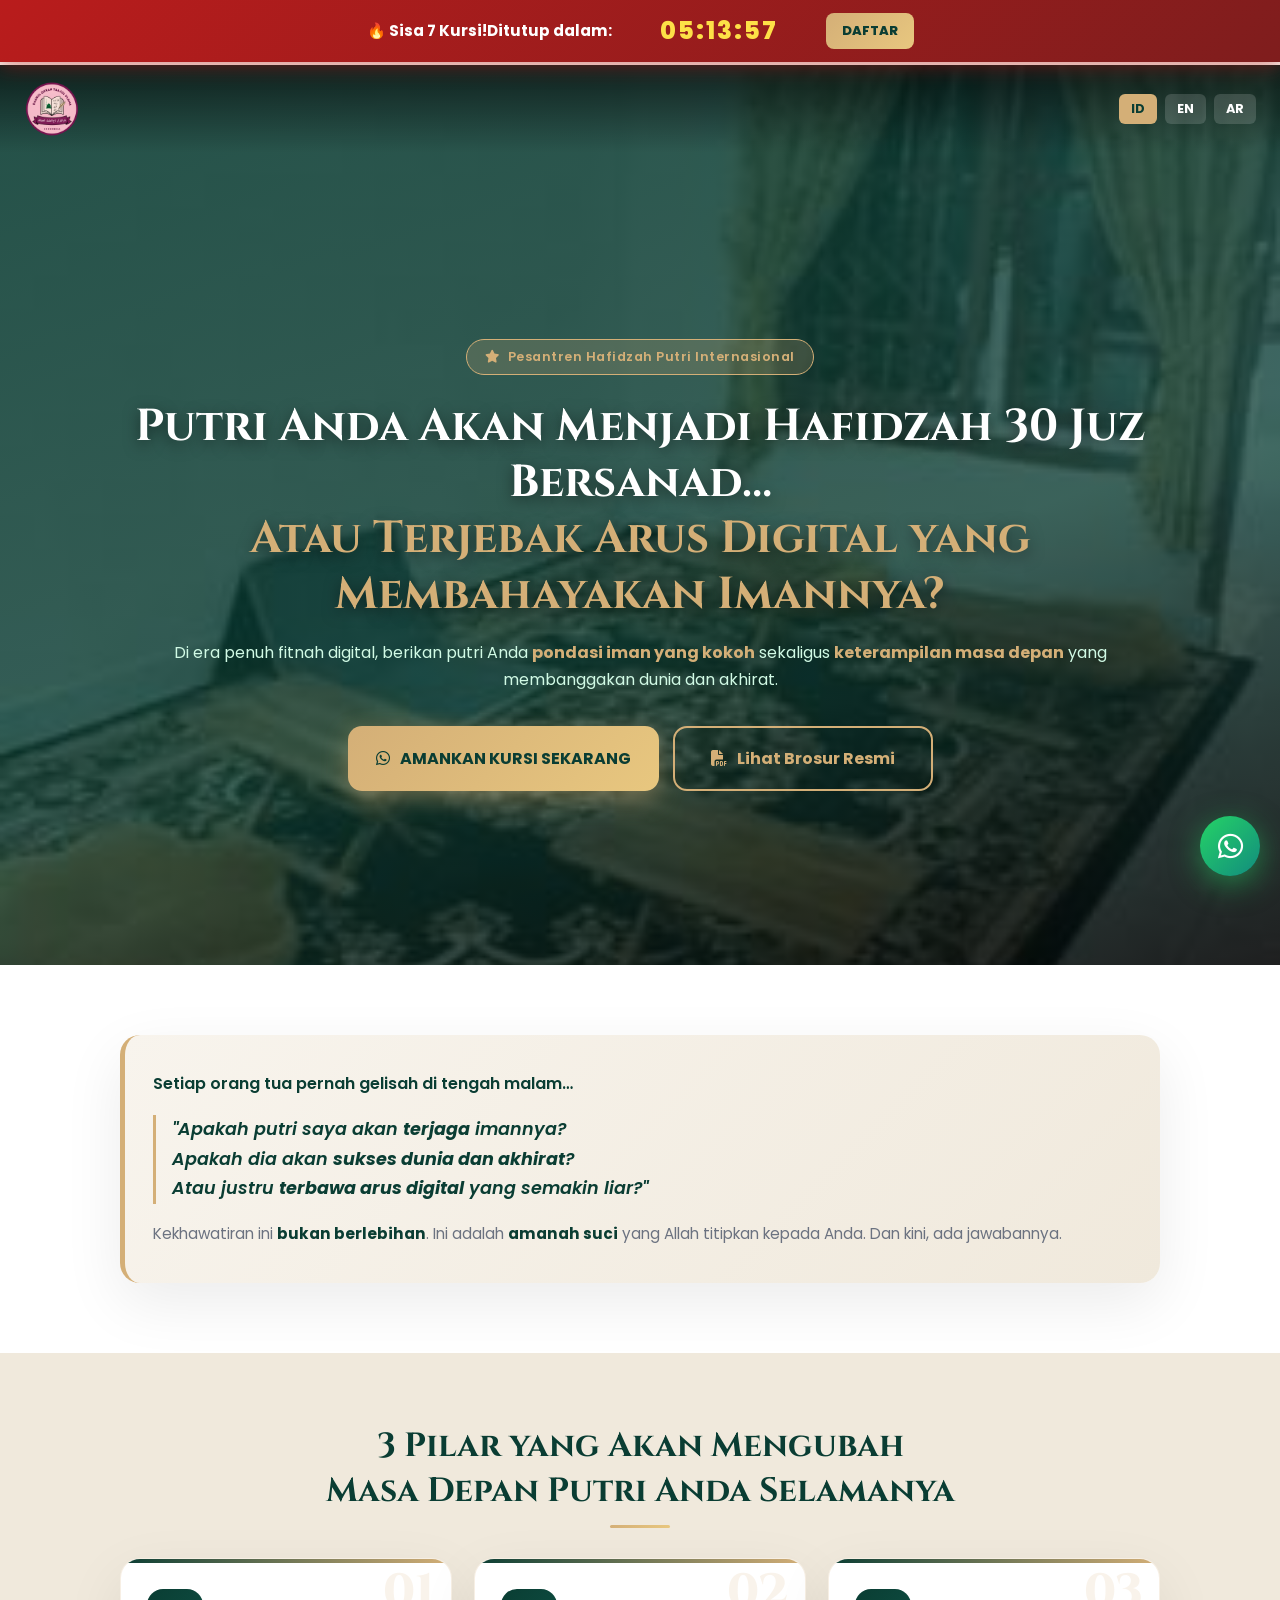
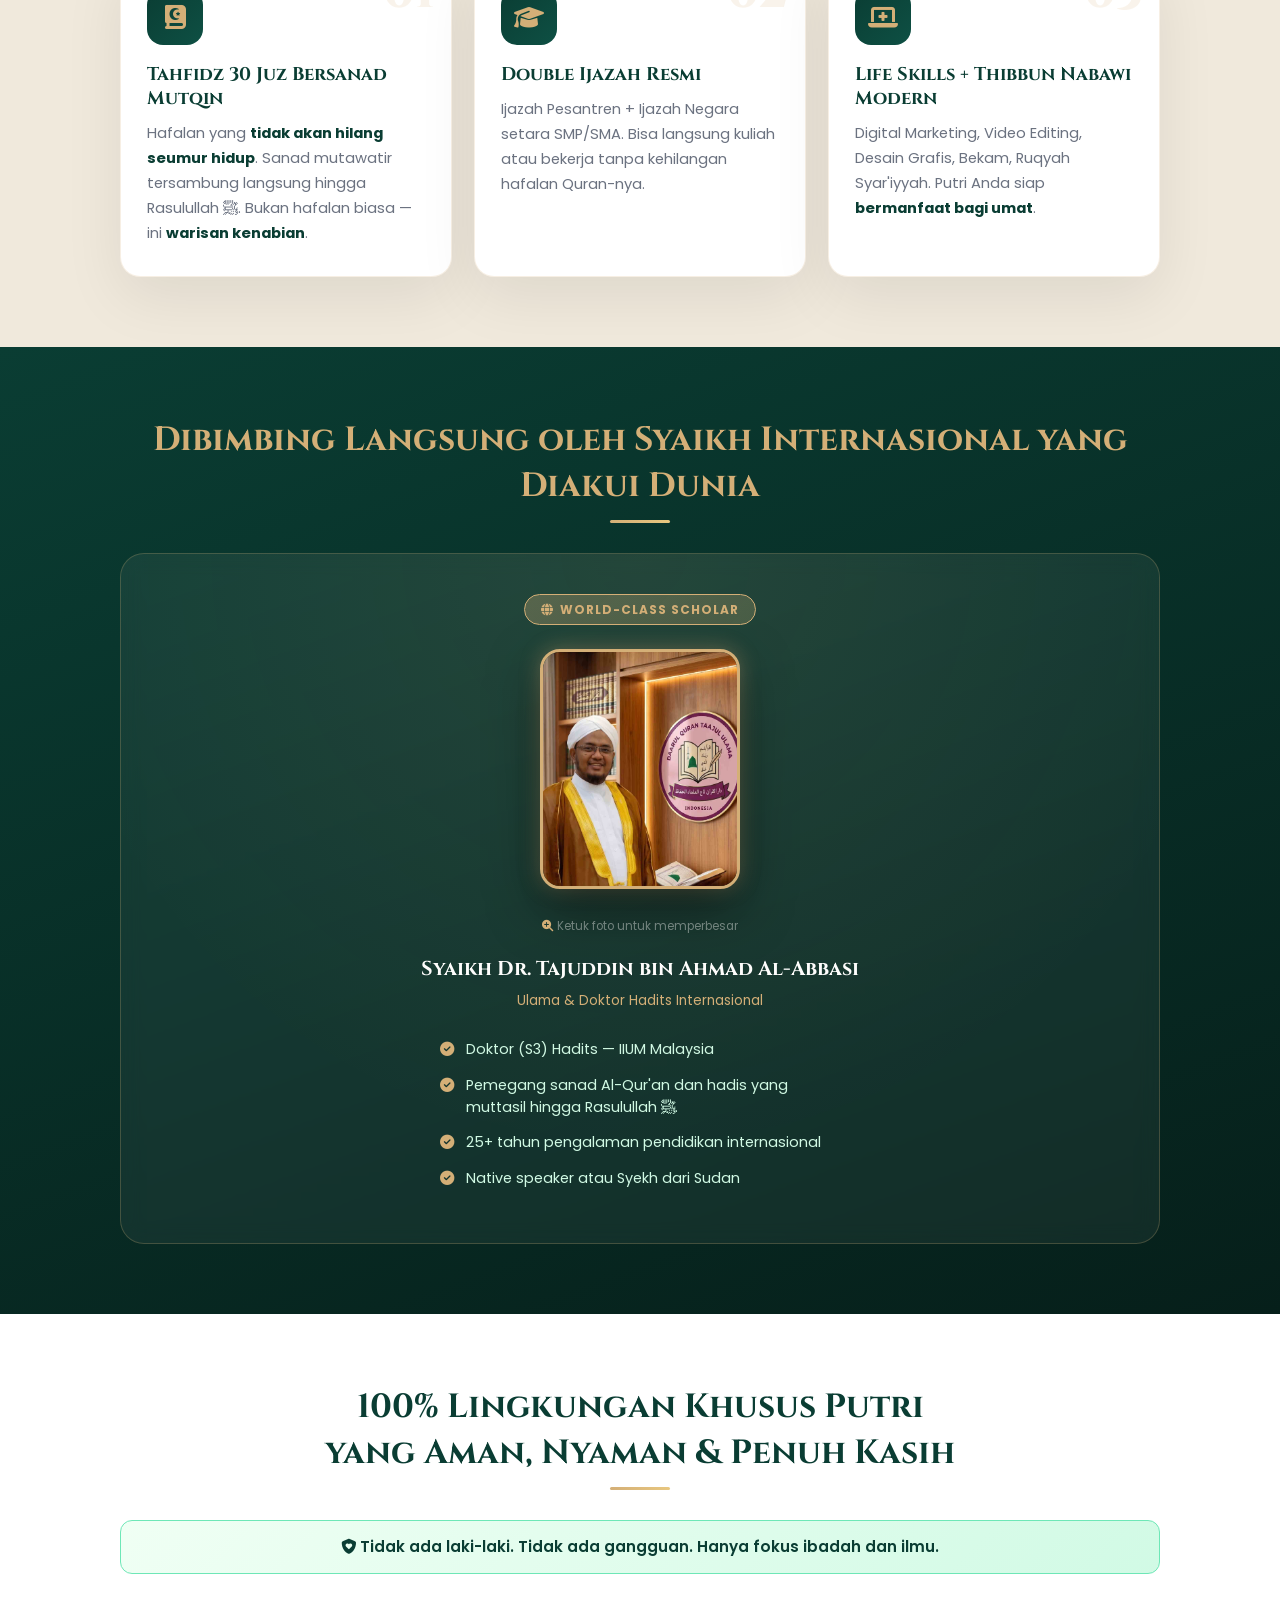
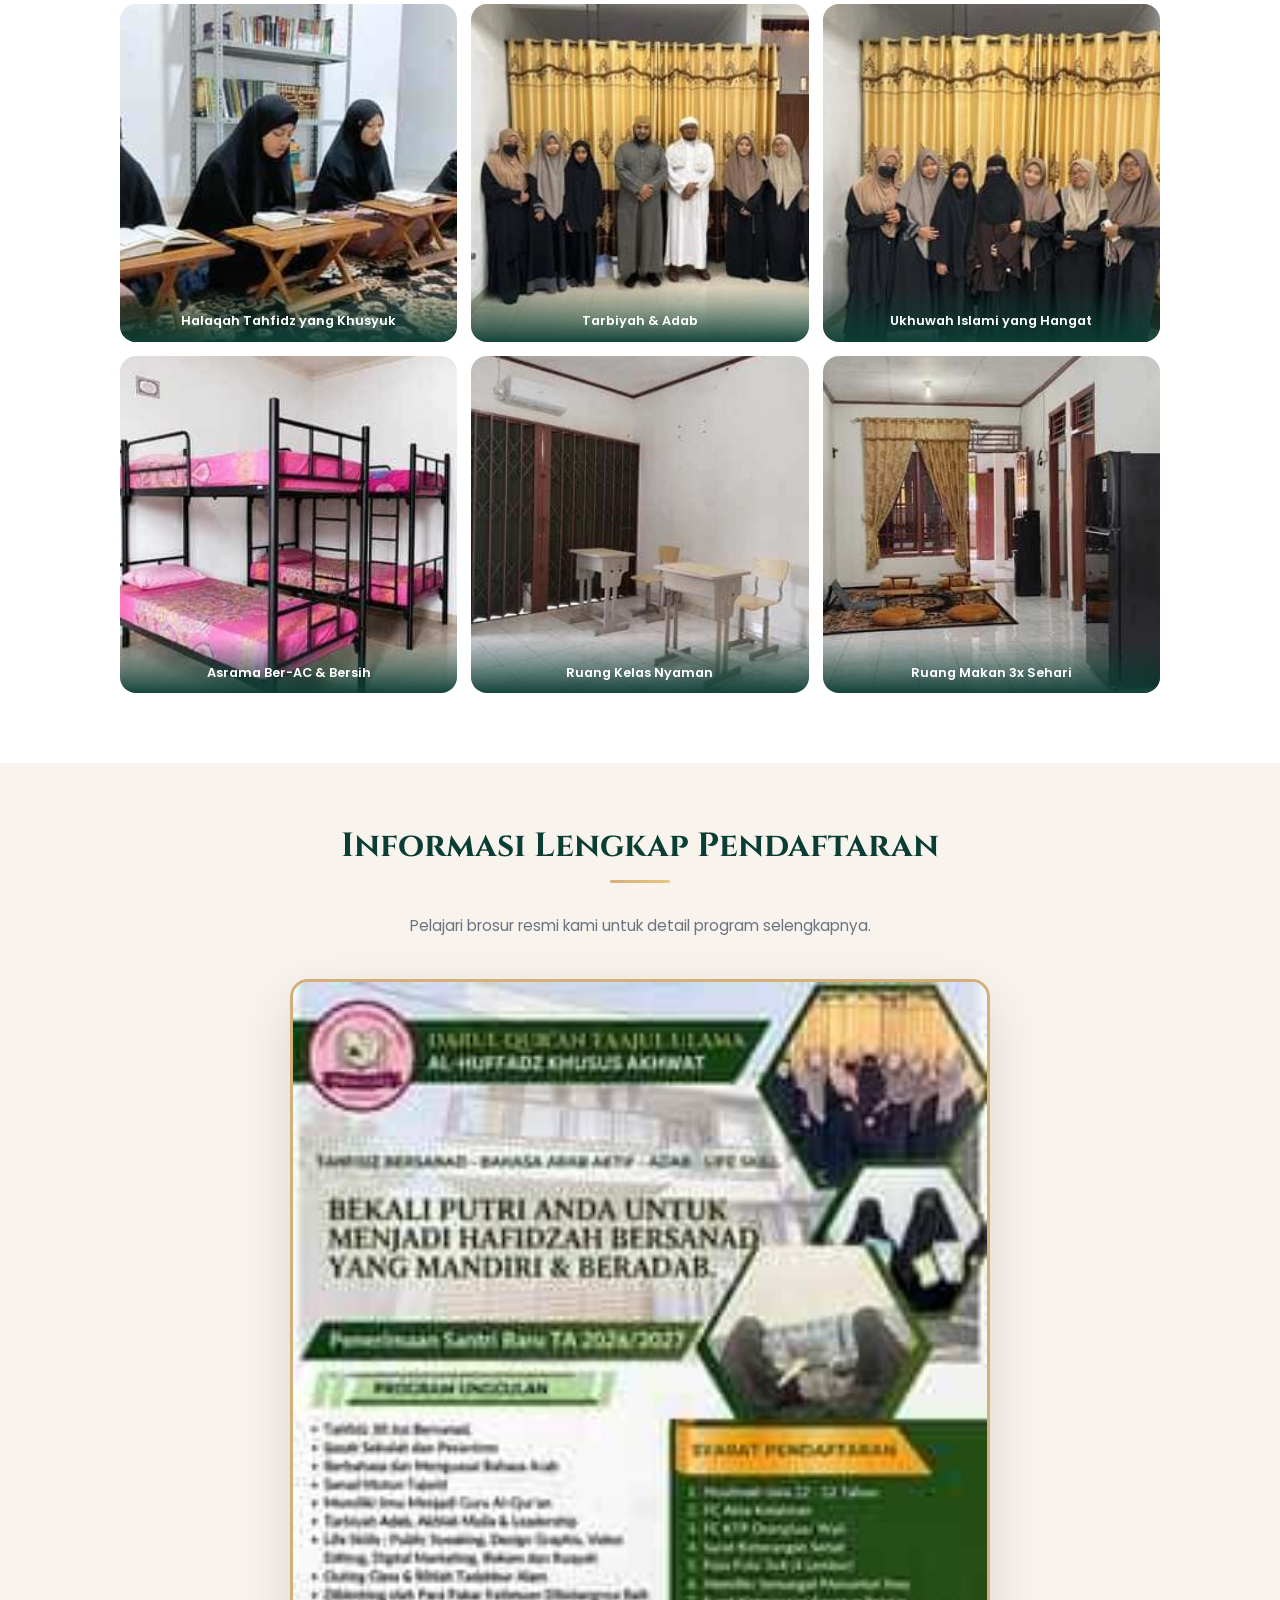
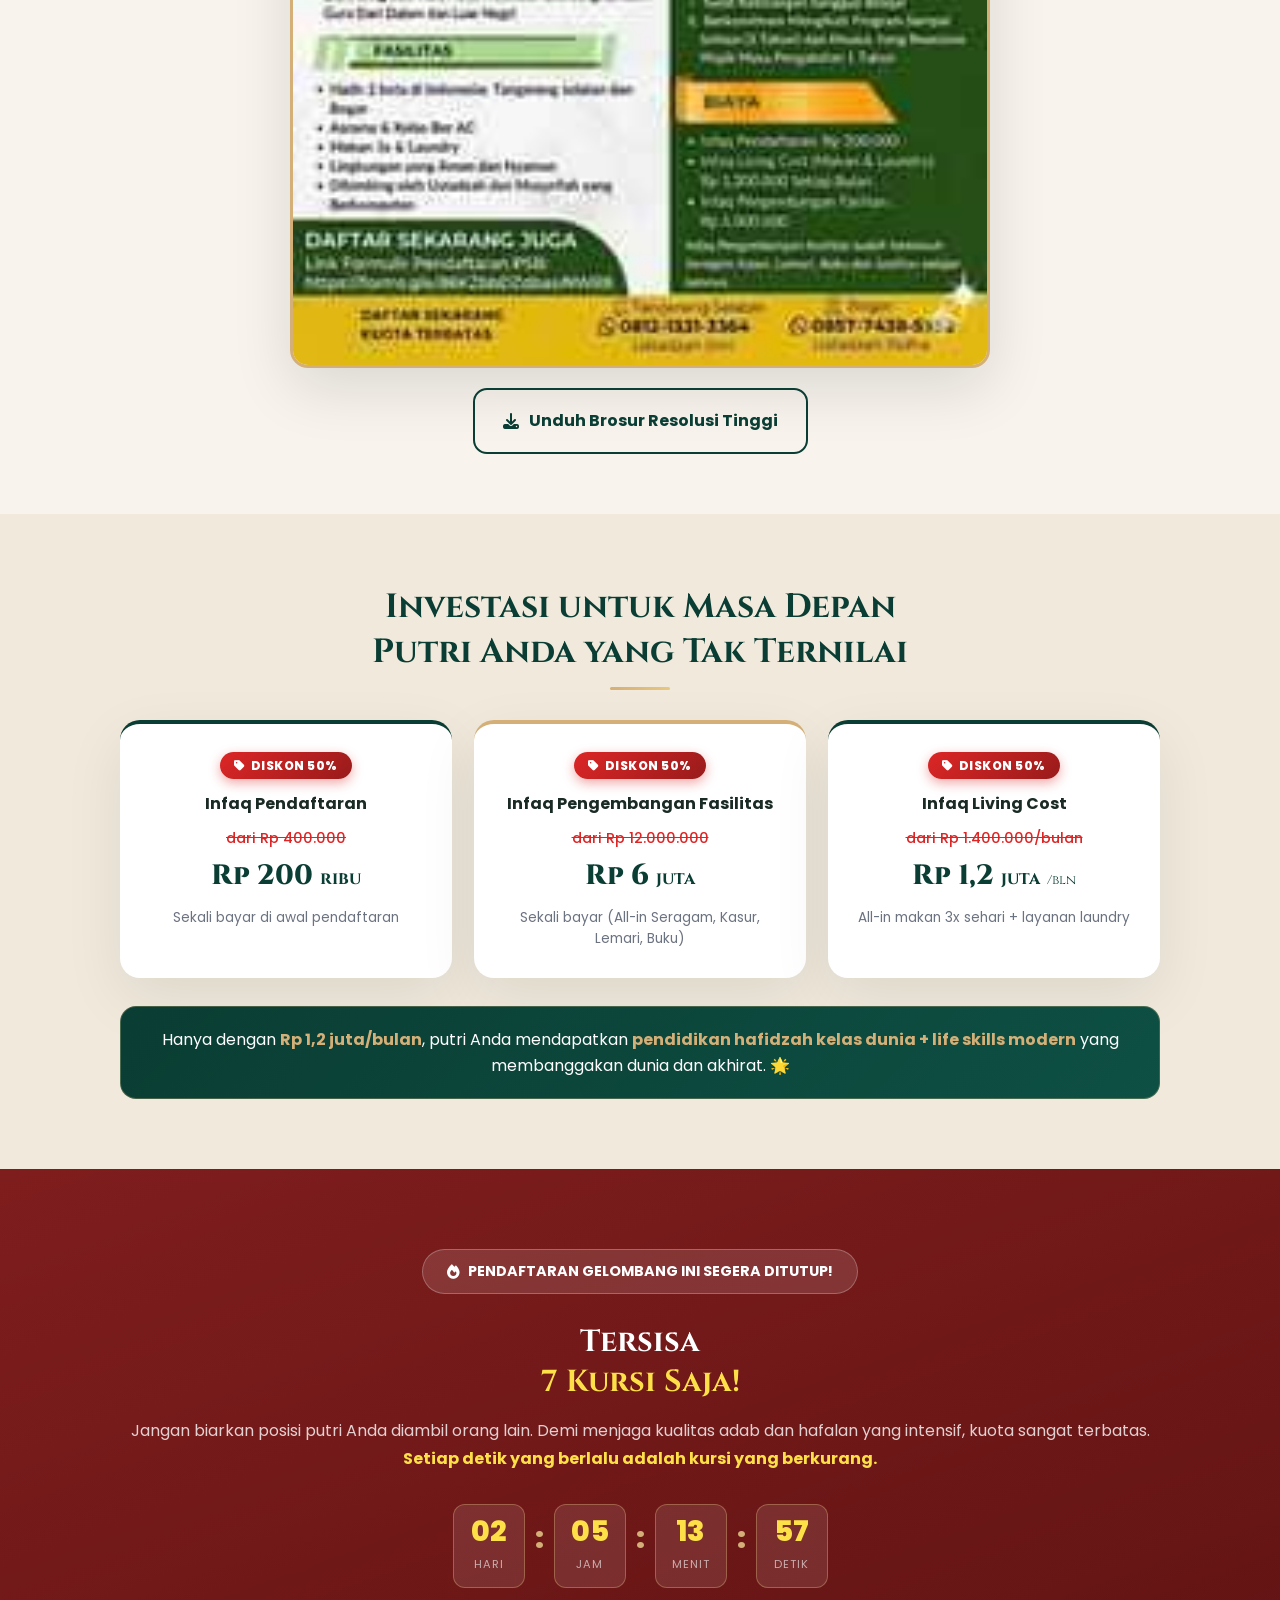
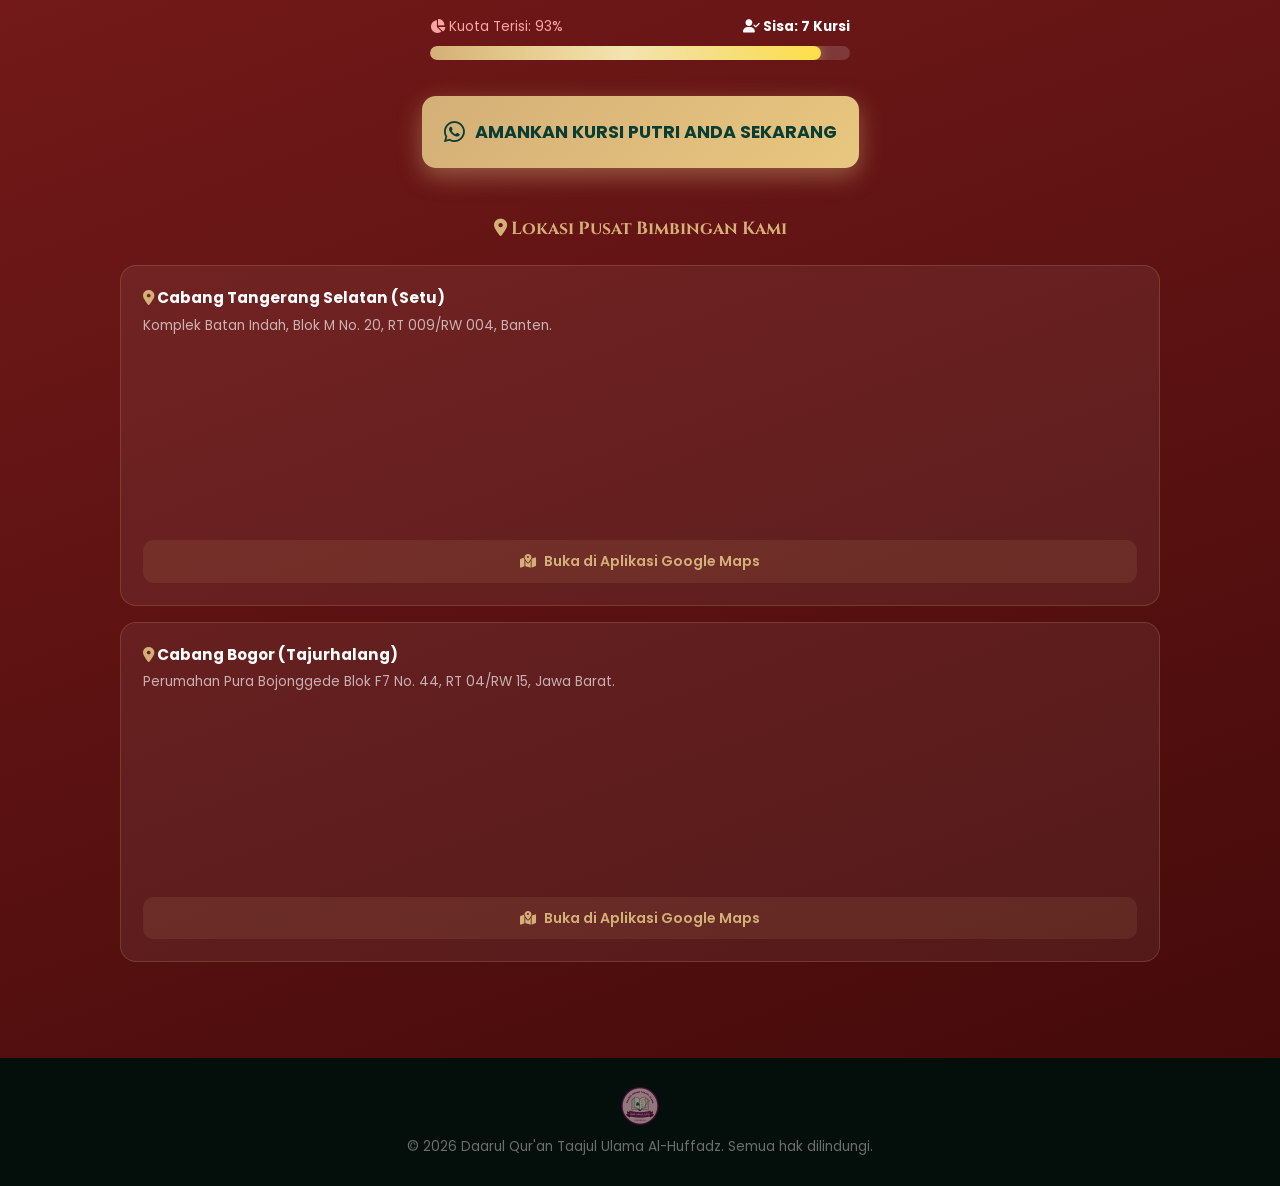
==== commit 32888ca6: "Add files via upload" ====
--- a/index.html
+++ b/index.html
@@ -186,21 +186,21 @@
             <div class="biaya-card fade-in-up" style="transition-delay:0.1s;">
                 <div class="biaya-discount-badge"><i class="fa-solid fa-tag"></i> Diskon 50%</div>
                 <div class="biaya-header">Infaq Pendaftaran</div>
-                <span class="biaya-original-price">dari Rp 400 ribu</span>
+                <span class="biaya-original-price">dari Rp 400.000</span>
                 <div class="biaya-amount">Rp 200 <span style="font-size:1.1rem;font-weight:700;">ribu</span></div>
                 <div class="biaya-desc">Sekali bayar di awal pendaftaran</div>
             </div>
             <div class="biaya-card fade-in-up" style="transition-delay:0.2s;">
                 <div class="biaya-discount-badge"><i class="fa-solid fa-tag"></i> Diskon 50%</div>
                 <div class="biaya-header">Infaq Pengembangan Fasilitas</div>
-                <span class="biaya-original-price">dari Rp 12 juta</span>
+                <span class="biaya-original-price">dari Rp 12.000.000</span>
                 <div class="biaya-amount">Rp 6 <span style="font-size:1.1rem;font-weight:700;">juta</span></div>
                 <div class="biaya-desc">Sekali bayar (All-in Seragam, Kasur, Lemari, Buku)</div>
             </div>
             <div class="biaya-card fade-in-up" style="transition-delay:0.3s;">
                 <div class="biaya-discount-badge"><i class="fa-solid fa-tag"></i> Diskon 50%</div>
                 <div class="biaya-header">Infaq Living Cost</div>
-                <span class="biaya-original-price">dari Rp 1,4 juta/bln</span>
+                <span class="biaya-original-price">dari Rp 1.400.000/bulan</span>
                 <div class="biaya-amount">Rp 1,2 <span style="font-size:1.1rem;font-weight:700;">juta</span> <span style="font-size:0.8rem;font-weight:400;">/bln</span></div>
                 <div class="biaya-desc">All-in makan 3x sehari + layanan laundry</div>
             </div>
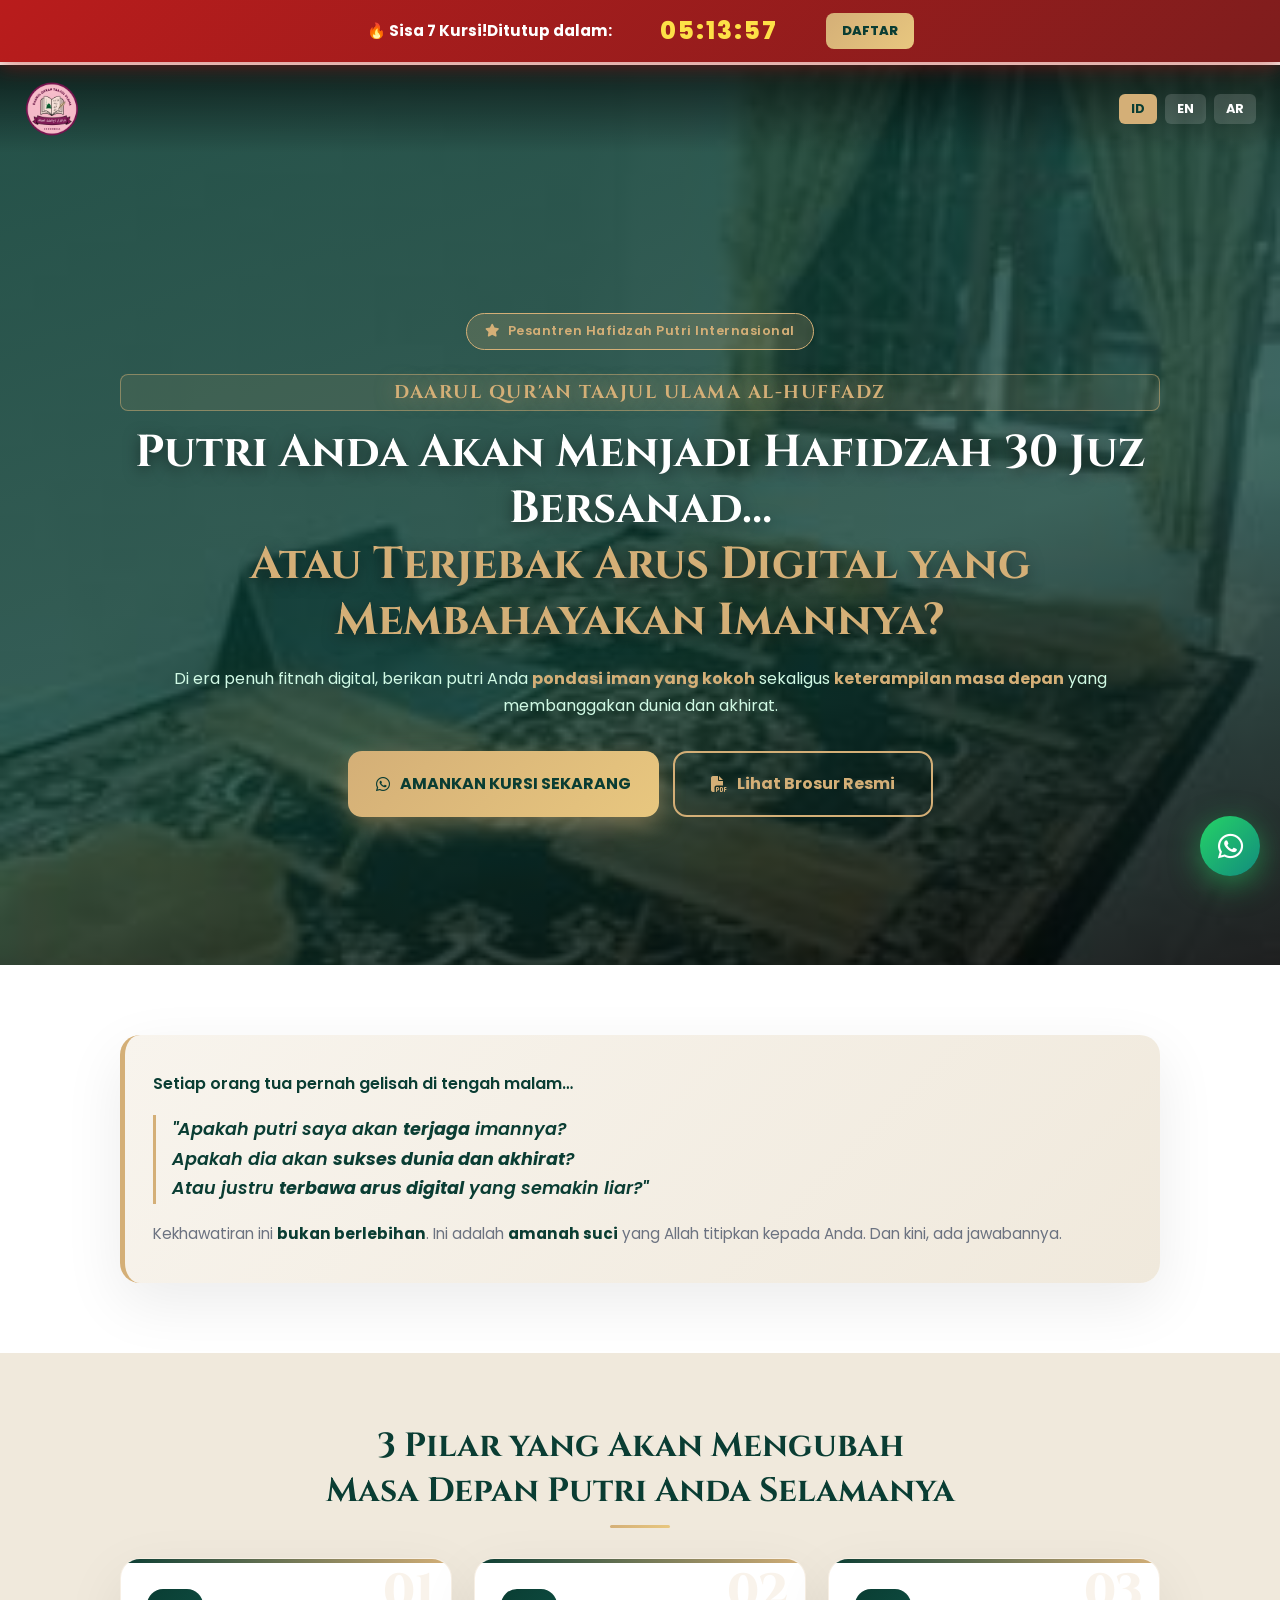
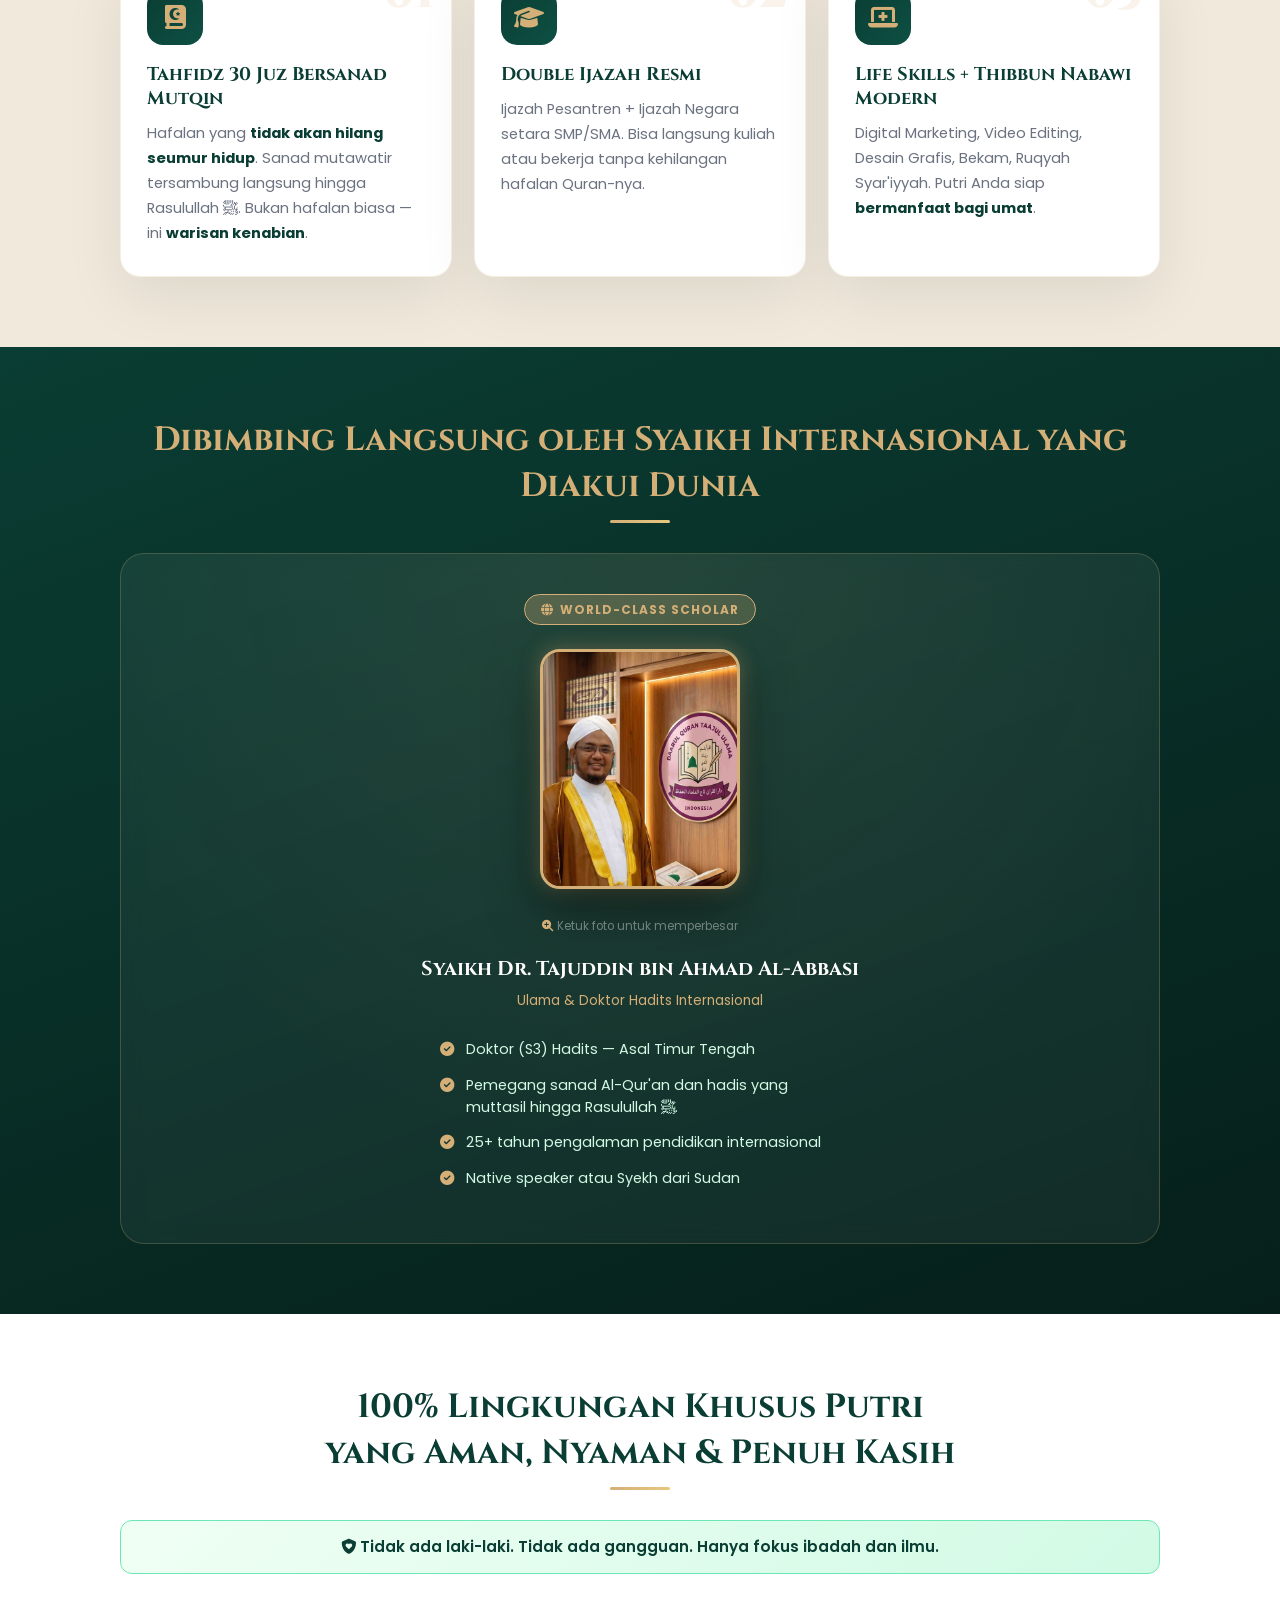
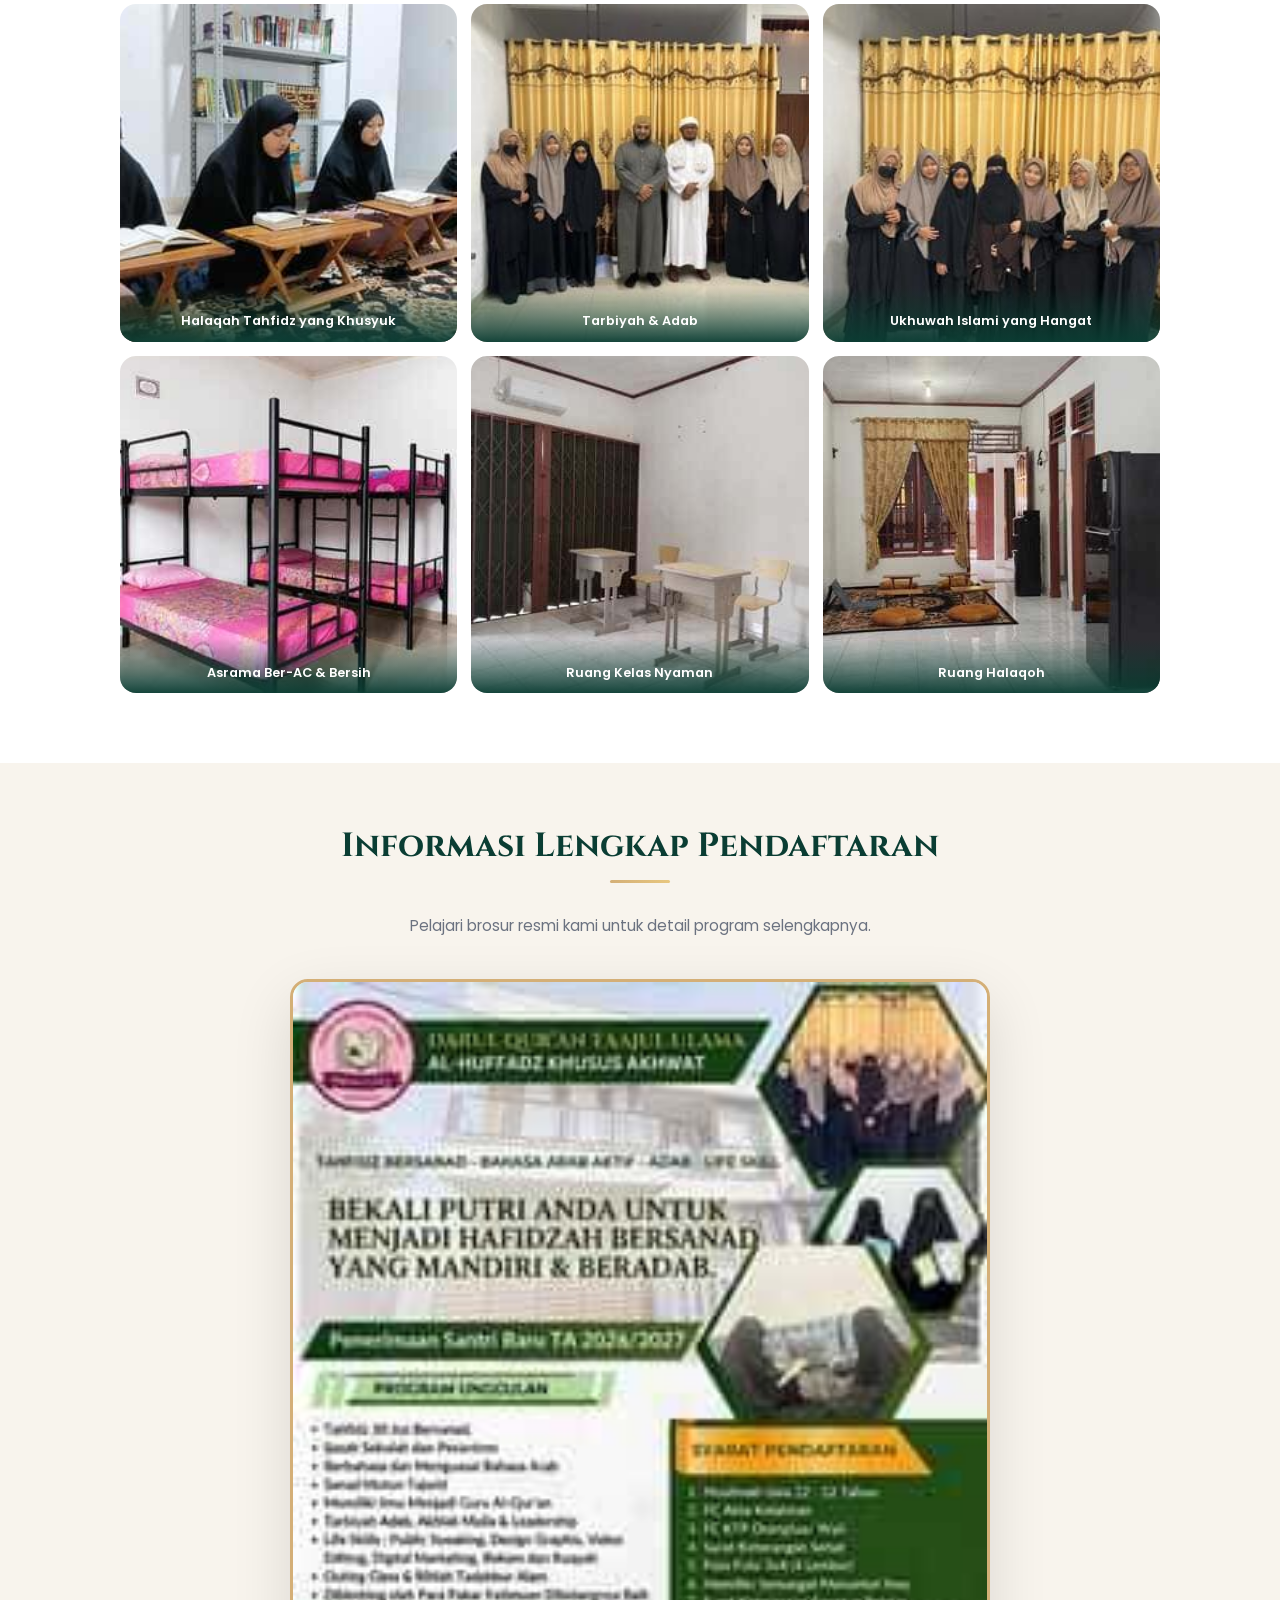
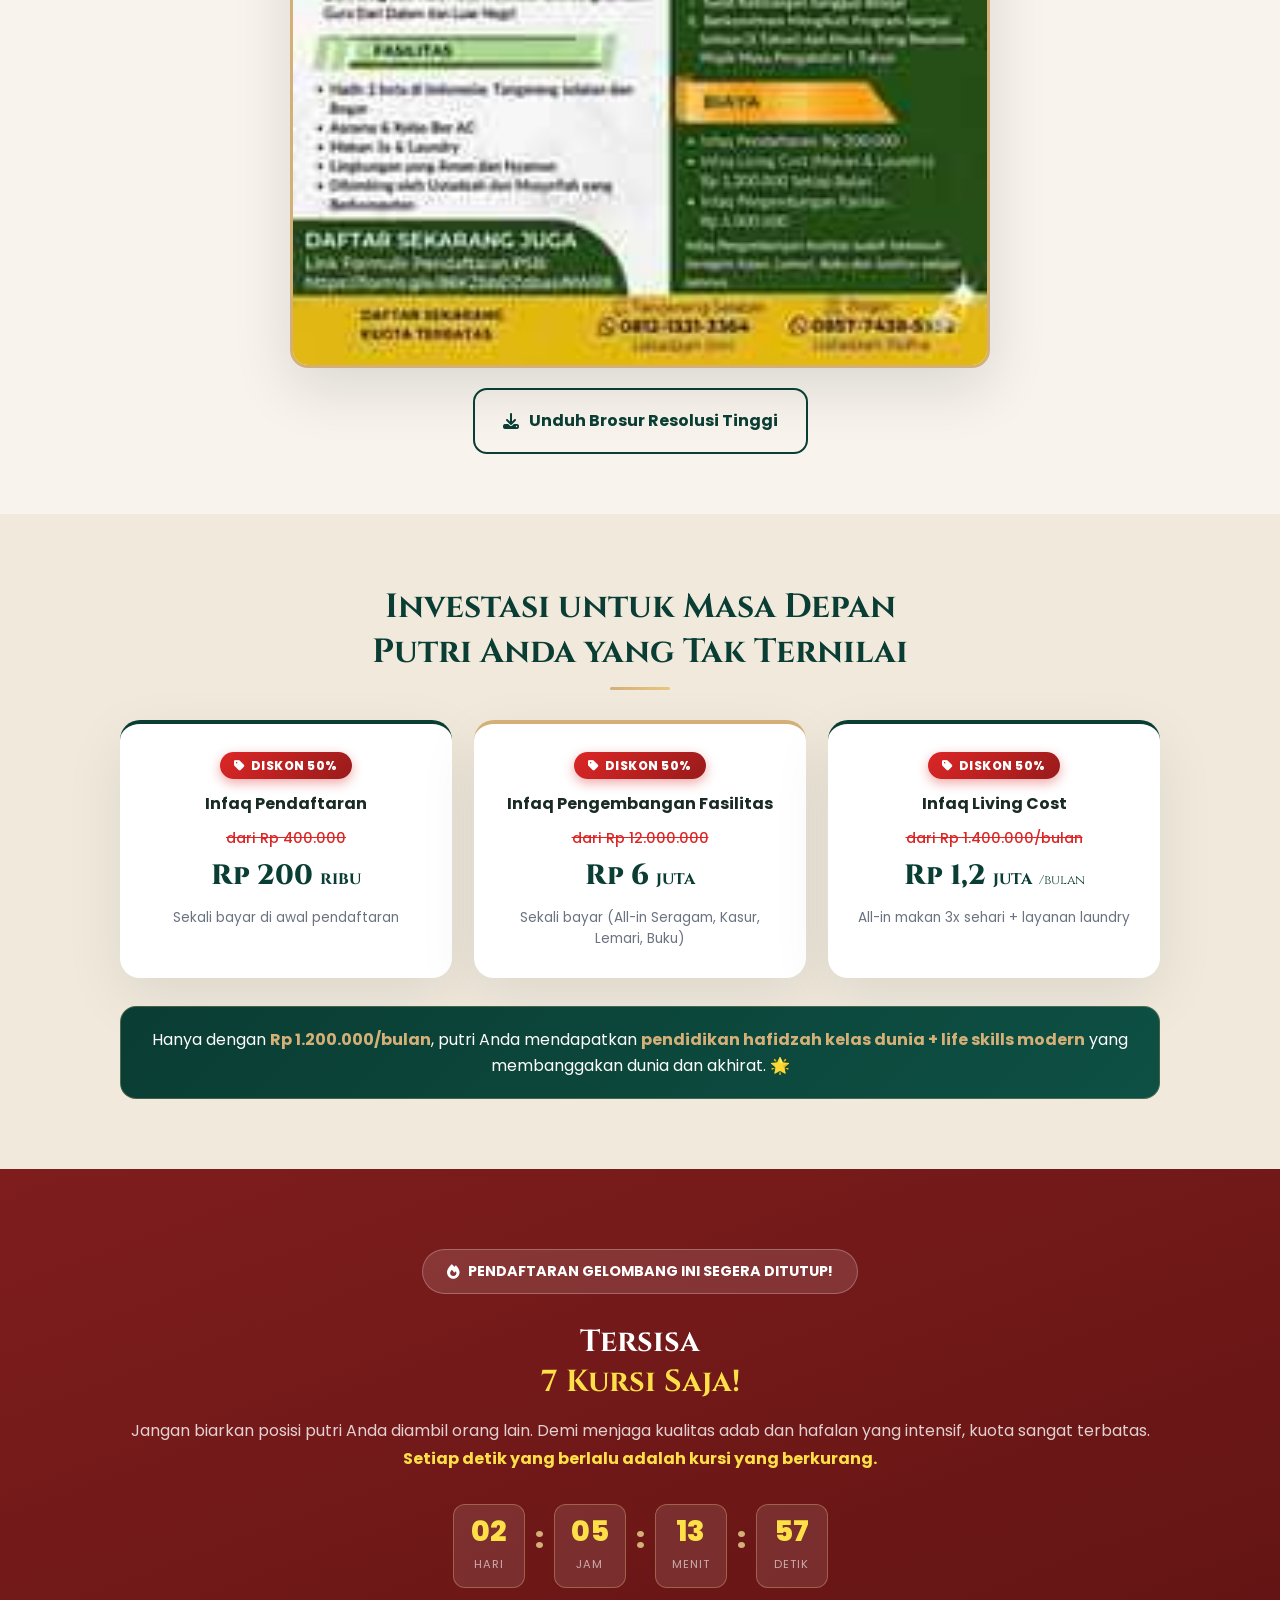
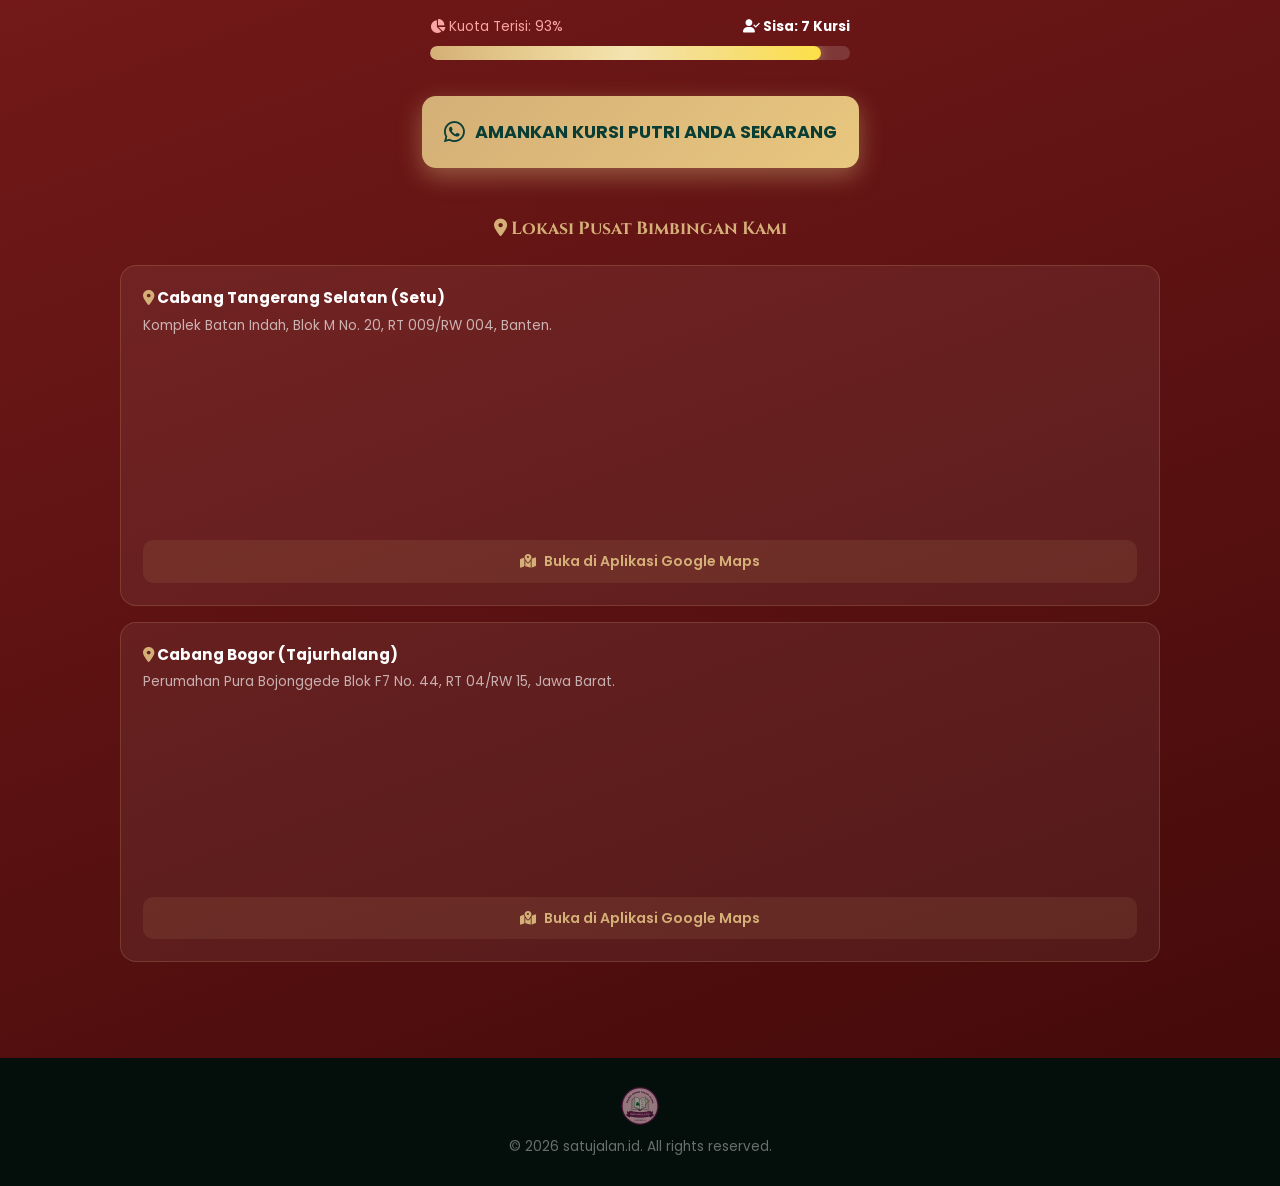
==== commit ec9eae82: "Add files via upload" ====
--- a/index.html
+++ b/index.html
@@ -1,299 +1,340 @@
 <!DOCTYPE html>
 <html lang="id">
+
 <head>
     <meta charset="UTF-8">
     <meta name="viewport" content="width=device-width, initial-scale=1.0, maximum-scale=1.0, user-scalable=no">
     <title>Daarul Qur'an Taajul Ulama Al-Huffadz | Pesantren Hafidzah Putri</title>
-    <meta name="description" content="Pesantren khusus putri usia 12-22 tahun. Tahfidz 30 Juz Bersanad, Double Ijazah, Life Skills Modern. Dibimbing Syaikh Dr. Tajuddin dari Sudan.">
+    <meta name="description"
+        content="Pesantren khusus putri usia 12-22 tahun. Tahfidz 30 Juz Bersanad, Double Ijazah, Life Skills Modern. Dibimbing Syaikh Dr. Tajuddin dari Sudan.">
     <link rel="preconnect" href="https://fonts.googleapis.com">
     <link rel="preconnect" href="https://fonts.gstatic.com" crossorigin>
-    <link href="https://fonts.googleapis.com/css2?family=Cinzel:wght@600;700&family=Poppins:wght@300;400;500;600;700;800&display=swap" rel="stylesheet">
+    <link
+        href="https://fonts.googleapis.com/css2?family=Cinzel:wght@600;700&family=Poppins:wght@300;400;500;600;700;800&display=swap"
+        rel="stylesheet">
     <link rel="stylesheet" href="https://cdnjs.cloudflare.com/ajax/libs/font-awesome/6.4.0/css/all.min.css">
     <link rel="stylesheet" href="styles.css">
 </head>
+
 <body>
 
-<!-- ── STICKY BANNER ──────────────────────────── -->
-<div class="sticky-banner">
-    <div class="sticky-banner-text">🔥 Sisa 7 Kursi!<br>Ditutup dalam:</div>
-    <div class="sticky-countdown">
-        <span id="st-hours">00</span>:<span id="st-minutes">00</span>:<span id="st-seconds">00</span>
+    <!-- ── STICKY BANNER ──────────────────────────── -->
+    <div class="sticky-banner">
+        <div class="sticky-banner-text">🔥 Sisa 7 Kursi!<br>Ditutup dalam:</div>
+        <div class="sticky-countdown">
+            <span id="st-hours">00</span>:<span id="st-minutes">00</span>:<span id="st-seconds">00</span>
+        </div>
+        <a href="#daftar" class="btn-sticky">DAFTAR</a>
     </div>
-    <a href="#daftar" class="btn-sticky">DAFTAR</a>
-</div>
-
-<!-- ── HEADER ─────────────────────────────────── -->
-<header class="main-header" style="top: 65px;">
-    <img src="foto/logo.png" alt="Logo Daarul Qur'an Taajul Ulama" style="height: 56px;">
-    <div class="lang-switcher" style="display:flex;gap:8px;">
-        <a href="index.html" class="lang-btn active">ID</a>
-        <a href="index_en.html" class="lang-btn inactive">EN</a>
-        <a href="index_ar.html" class="lang-btn inactive">AR</a>
+
+    <!-- ── HEADER ─────────────────────────────────── -->
+    <header class="main-header" style="top: 65px;">
+        <img src="foto/logo.png" alt="Logo Daarul Qur'an Taajul Ulama" style="height: 56px;">
+        <div class="lang-switcher" style="display:flex;gap:8px;">
+            <a href="index.html" class="lang-btn active">ID</a>
+            <a href="index_en.html" class="lang-btn inactive">EN</a>
+            <a href="index_ar.html" class="lang-btn inactive">AR</a>
+        </div>
+    </header>
+
+    <!-- ── HERO ───────────────────────────────────── -->
+    <section class="hero-section">
+        <div class="hero-overlay"></div>
+        <div class="container hero-content fade-in-up">
+            <div class="hero-badge"><i class="fa-solid fa-star"></i> Pesantren Hafidzah Putri Internasional</div>
+            <h1 class="hero-title">
+                <span class="hero-pesantren-name">Daarul Qur'an Taajul Ulama Al-Huffadz</span>
+                Putri Anda Akan Menjadi Hafidzah 30 Juz Bersanad…
+                <span>Atau Terjebak Arus Digital yang Membahayakan Imannya?</span>
+            </h1>
+            <p class="hero-sub-hook">
+                Di era penuh fitnah digital, berikan putri Anda <strong>pondasi iman yang kokoh</strong> sekaligus
+                <strong>keterampilan masa depan</strong> yang membanggakan dunia dan akhirat.
+            </p>
+            <div class="hero-cta-stack">
+                <a href="#daftar" class="btn btn-gold btn-full">
+                    <i class="fa-brands fa-whatsapp"></i> AMANKAN KURSI SEKARANG
+                </a>
+                <a href="foto/falyer.jpeg" target="_blank" class="btn btn-outline btn-full">
+                    <i class="fa-solid fa-file-pdf"></i> Lihat Brosur Resmi
+                </a>
+            </div>
+        </div>
+    </section>
+
+    <!-- ── PAIN SECTION ────────────────────────────── -->
+    <section class="pain-section">
+        <div class="container">
+            <div class="pain-card fade-in-up">
+                <p style="font-weight:600; color: var(--color-primary); margin-bottom:8px;">Setiap orang tua pernah
+                    gelisah di tengah malam…</p>
+                <p class="pain-quote">
+                    "Apakah putri saya akan <strong>terjaga</strong> imannya?<br>
+                    Apakah dia akan <strong>sukses dunia dan akhirat</strong>?<br>
+                    Atau justru <strong>terbawa arus digital</strong> yang semakin liar?"
+                </p>
+                <p class="pain-closing">Kekhawatiran ini <strong>bukan berlebihan</strong>. Ini adalah <strong>amanah
+                        suci</strong> yang Allah titipkan kepada Anda. Dan kini, ada jawabannya.</p>
+            </div>
+        </div>
+    </section>
+
+    <!-- ── 3 PILAR UTAMA ───────────────────────────── -->
+    <section class="pilar-section">
+        <div class="container">
+            <h2 class="section-title fade-in-up">3 Pilar yang Akan Mengubah<br>Masa Depan Putri Anda Selamanya</h2>
+            <div class="gold-divider fade-in-up"></div>
+            <div class="card-stack">
+                <div class="pilar-card fade-in-up" style="transition-delay:0.1s;">
+                    <div class="pilar-number">01</div>
+                    <div class="pilar-icon"><i class="fa-solid fa-book-quran"></i></div>
+                    <h3>Tahfidz 30 Juz Bersanad Mutqin</h3>
+                    <p>Hafalan yang <strong>tidak akan hilang seumur hidup</strong>. Sanad mutawatir tersambung langsung
+                        hingga Rasulullah ﷺ. Bukan hafalan biasa — ini <strong>warisan kenabian</strong>.</p>
+                </div>
+                <div class="pilar-card fade-in-up" style="transition-delay:0.2s;">
+                    <div class="pilar-number">02</div>
+                    <div class="pilar-icon"><i class="fa-solid fa-graduation-cap"></i></div>
+                    <h3>Double Ijazah Resmi</h3>
+                    <p>Ijazah Pesantren + Ijazah Negara setara SMP/SMA. Bisa langsung kuliah atau bekerja tanpa
+                        kehilangan hafalan Quran-nya.</p>
+                </div>
+                <div class="pilar-card fade-in-up" style="transition-delay:0.3s;">
+                    <div class="pilar-number">03</div>
+                    <div class="pilar-icon"><i class="fa-solid fa-laptop-medical"></i></div>
+                    <h3>Life Skills + Thibbun Nabawi Modern</h3>
+                    <p>Digital Marketing, Video Editing, Desain Grafis, Bekam, Ruqyah Syar'iyyah. Putri Anda siap
+                        <strong>bermanfaat bagi umat</strong>.
+                    </p>
+                </div>
+            </div>
+        </div>
+    </section>
+
+    <!-- ── AUTHORITY ───────────────────────────────── -->
+    <section class="authority-section">
+        <div class="container fade-in-up">
+            <h2 class="section-title">Dibimbing Langsung oleh Syaikh Internasional yang Diakui Dunia</h2>
+            <div class="gold-divider"></div>
+            <div class="authority-card">
+                <div class="world-badge"><i class="fa-solid fa-globe"></i> World-Class Scholar</div>
+                <div class="authority-img-wrapper" onclick="openModal('foto/Syaikh Dr. K.H. Al-Habib Tajuddin 1.png')">
+                    <img src="foto/Syaikh Dr. K.H. Al-Habib Tajuddin 1.png"
+                        alt="Syaikh Dr. Tajuddin bin Ahmad Al-Abbasi" class="authority-img">
+                </div>
+                <p class="img-hint"><i class="fa-solid fa-magnifying-glass-plus"></i> Ketuk foto untuk memperbesar</p>
+                <h3 class="authority-name">Syaikh Dr. Tajuddin bin Ahmad Al-Abbasi</h3>
+                <p class="authority-title">Ulama & Doktor Hadits Internasional</p>
+                <ul class="authority-list">
+                    <li><i class="fa-solid fa-check-circle"></i> Doktor (S3) Hadits — Asal Timur Tengah</li>
+                    <li><i class="fa-solid fa-check-circle"></i> Pemegang sanad Al-Qur'an dan hadis yang muttasil hingga
+                        Rasulullah ﷺ.</li>
+                    <li><i class="fa-solid fa-check-circle"></i> 25+ tahun pengalaman pendidikan internasional</li>
+                    <li><i class="fa-solid fa-check-circle"></i> Native speaker atau Syekh dari Sudan</li>
+                </ul>
+            </div>
+        </div>
+    </section>
+
+    <!-- ── FASILITAS ───────────────────────────────── -->
+    <section class="fasilitas-section">
+        <div class="container">
+            <h2 class="section-title fade-in-up">100% Lingkungan Khusus Putri<br>yang Aman, Nyaman & Penuh Kasih</h2>
+            <div class="gold-divider fade-in-up"></div>
+            <p class="fasilitas-tagline fade-in-up">
+                <i class="fa-solid fa-shield-heart" style="color:var(--color-primary);"></i>
+                Tidak ada laki-laki. Tidak ada gangguan. Hanya fokus ibadah dan ilmu.
+            </p>
+            <div class="fasilitas-grid-mobile">
+                <div class="fasilitas-item fade-in-up" style="transition-delay:0.1s;"
+                    onclick="openModal('foto/foto santriwati ngaji bersama.jpeg')">
+                    <img src="foto/foto santriwati ngaji bersama.jpeg" alt="Halaqah Tahfidz yang Khusyuk">
+                    <div class="fasilitas-caption">Halaqah Tahfidz yang Khusyuk</div>
+                </div>
+                <div class="fasilitas-item fade-in-up" style="transition-delay:0.15s;"
+                    onclick="openModal('foto/foto bersama santri dan pengajar.jpeg')">
+                    <img src="foto/foto bersama santri dan pengajar.jpeg" alt="Tarbiyah & Adab">
+                    <div class="fasilitas-caption">Tarbiyah & Adab</div>
+                </div>
+                <div class="fasilitas-item fade-in-up" style="transition-delay:0.2s;"
+                    onclick="openModal('foto/foto semua santriwati.jpeg')">
+                    <img src="foto/foto semua santriwati.jpeg" alt="Ukhuwah Islami yang Hangat">
+                    <div class="fasilitas-caption">Ukhuwah Islami yang Hangat</div>
+                </div>
+                <div class="fasilitas-item fade-in-up" style="transition-delay:0.25s;"
+                    onclick="openModal('foto/kamar-asrama-santriwati-bersih-nyaman.jpg')">
+                    <img src="foto/kamar-asrama-santriwati-bersih-nyaman.jpg" alt="Asrama Ber-AC & Bersih">
+                    <div class="fasilitas-caption">Asrama Ber-AC & Bersih</div>
+                </div>
+                <div class="fasilitas-item fade-in-up" style="transition-delay:0.3s;"
+                    onclick="openModal('foto/fasilitas-ruang-kelas-full-ac.jpg')">
+                    <img src="foto/fasilitas-ruang-kelas-full-ac.jpg" alt="Ruang Kelas Nyaman">
+                    <div class="fasilitas-caption">Ruang Kelas Nyaman</div>
+                </div>
+                <div class="fasilitas-item fade-in-up" style="transition-delay:0.35s;"
+                    onclick="openModal('foto/fasilitas-ruang-makan-santriwati.jpg')">
+                    <img src="foto/fasilitas-ruang-makan-santriwati.jpg" alt="Ruang Halaqoh">
+                    <div class="fasilitas-caption">Ruang Halaqoh</div>
+                </div>
+            </div>
+        </div>
+    </section>
+
+    <!-- ── BROSUR ──────────────────────────────────── -->
+    <section class="flyer-section" style="padding: 60px 0; background: var(--color-bg);">
+        <div class="container fade-in-up">
+            <h2 class="section-title">Informasi Lengkap Pendaftaran</h2>
+            <div class="gold-divider"></div>
+            <p class="section-subtitle">Pelajari brosur resmi kami untuk detail program selengkapnya.</p>
+            <div
+                style="border-radius:18px; overflow:hidden; box-shadow:0 20px 60px rgba(0,0,0,0.12); border:3px solid var(--color-accent); max-width:700px; margin:0 auto;">
+                <img src="foto/falyer.jpeg" alt="Brosur Pendaftaran Daarul Qur'an Taajul Ulama"
+                    style="width:100%; display:block;">
+            </div>
+            <div style="text-align:center; margin-top:20px;">
+                <a href="foto/falyer.jpeg" target="_blank" download class="btn btn-outline"
+                    style="border-color: var(--color-primary); color: var(--color-primary);">
+                    <i class="fa-solid fa-download"></i> Unduh Brosur Resolusi Tinggi
+                </a>
+            </div>
+        </div>
+    </section>
+
+    <!-- ── BIAYA ───────────────────────────────────── -->
+    <section class="biaya-section">
+        <div class="container">
+            <h2 class="section-title fade-in-up">Investasi untuk Masa Depan<br>Putri Anda yang Tak Ternilai</h2>
+            <div class="gold-divider fade-in-up"></div>
+            <div class="card-stack">
+                <div class="biaya-card fade-in-up" style="transition-delay:0.1s;">
+                    <div class="biaya-discount-badge"><i class="fa-solid fa-tag"></i> Diskon 50%</div>
+                    <div class="biaya-header">Infaq Pendaftaran</div>
+                    <span class="biaya-original-price">dari Rp 400.000</span>
+                    <div class="biaya-amount">Rp 200 <span style="font-size:1.1rem;font-weight:700;">ribu</span></div>
+                    <div class="biaya-desc">Sekali bayar di awal pendaftaran</div>
+                </div>
+                <div class="biaya-card fade-in-up" style="transition-delay:0.2s;">
+                    <div class="biaya-discount-badge"><i class="fa-solid fa-tag"></i> Diskon 50%</div>
+                    <div class="biaya-header">Infaq Pengembangan Fasilitas</div>
+                    <span class="biaya-original-price">dari Rp 12.000.000</span>
+                    <div class="biaya-amount">Rp 6 <span style="font-size:1.1rem;font-weight:700;">juta</span></div>
+                    <div class="biaya-desc">Sekali bayar (All-in Seragam, Kasur, Lemari, Buku)</div>
+                </div>
+                <div class="biaya-card fade-in-up" style="transition-delay:0.3s;">
+                    <div class="biaya-discount-badge"><i class="fa-solid fa-tag"></i> Diskon 50%</div>
+                    <div class="biaya-header">Infaq Living Cost</div>
+                    <span class="biaya-original-price">dari Rp 1.400.000/bulan</span>
+                    <div class="biaya-amount">Rp 1,2 <span style="font-size:1.1rem;font-weight:700;">juta</span> <span
+                            style="font-size:0.8rem;font-weight:400;">/bulan</span></div>
+                    <div class="biaya-desc">All-in makan 3x sehari + layanan laundry</div>
+                </div>
+            </div>
+            <div class="biaya-highlight fade-in-up" style="transition-delay:0.4s;">
+                Hanya dengan <strong>Rp 1.200.000/bulan</strong>, putri Anda mendapatkan <strong>pendidikan hafidzah
+                    kelas dunia + life skills modern</strong> yang membanggakan dunia dan akhirat. 🌟
+            </div>
+        </div>
+    </section>
+
+    <!-- ── CTA UTAMA ───────────────────────────────── -->
+    <section id="daftar" class="cta-section">
+        <div class="container">
+            <div class="scarcity-alert fade-in-up"><i class="fa-solid fa-fire"></i> PENDAFTARAN GELOMBANG INI SEGERA
+                DITUTUP!</div>
+            <h2 class="cta-urgency-title fade-in-up" style="transition-delay:0.1s;">
+                Tersisa <span>7 Kursi Saja!</span>
+            </h2>
+            <p class="cta-desc fade-in-up" style="transition-delay:0.2s;">
+                Jangan biarkan posisi putri Anda diambil orang lain. Demi menjaga kualitas adab dan hafalan yang
+                intensif, kuota sangat terbatas. <strong>Setiap detik yang berlalu adalah kursi yang berkurang.</strong>
+            </p>
+
+            <!-- Countdown Timer -->
+            <div class="countdown-wrapper fade-in-up" style="transition-delay:0.3s;">
+                <div class="countdown-item"><span id="cd-days">00</span><label>Hari</label></div>
+                <div class="countdown-separator">:</div>
+                <div class="countdown-item"><span id="cd-hours">00</span><label>Jam</label></div>
+                <div class="countdown-separator">:</div>
+                <div class="countdown-item"><span id="cd-minutes">00</span><label>Menit</label></div>
+                <div class="countdown-separator">:</div>
+                <div class="countdown-item"><span id="cd-seconds">00</span><label>Detik</label></div>
+            </div>
+
+            <!-- Progress Bar -->
+            <div class="progress-container fade-in-up" style="transition-delay:0.4s;">
+                <div class="progress-text">
+                    <span style="color:#fca5a5;"><i class="fa-solid fa-chart-pie"></i> Kuota Terisi: 93%</span>
+                    <span style="color:#fff;font-weight:bold;"><i class="fa-solid fa-user-check"></i> Sisa: 7
+                        Kursi</span>
+                </div>
+                <div class="progress-bar">
+                    <div class="progress-fill"></div>
+                </div>
+            </div>
+
+            <div class="cta-buttons fade-in-up" style="transition-delay:0.5s;">
+                <a href="https://wa.me/6282223227750?text=Assalamualaikum%20Admin,%20saya%20ingin%20mengamankan%20kursi%20dan%20mendaftarkan%20putri%20saya%20di%20Daarul%20Qur'an%20Taajul%20Ulama.%20Mohon%20informasi%20lebih%20lanjut."
+                    target="_blank" class="btn btn-gold btn-full" style="font-size:1.1rem;padding:22px;">
+                    <i class="fa-brands fa-whatsapp" style="font-size:1.5rem;"></i> AMANKAN KURSI PUTRI ANDA SEKARANG
+                </a>
+            </div>
+
+            <!-- Lokasi -->
+            <div class="maps-links fade-in-up" style="transition-delay:0.6s;">
+                <h3 class="maps-title"><i class="fa-solid fa-location-dot"></i> Lokasi Pusat Bimbingan Kami</h3>
+                <div class="map-card">
+                    <h4><i class="fa-solid fa-location-dot" style="color:var(--color-accent);"></i> Cabang Tangerang
+                        Selatan (Setu)</h4>
+                    <p>Komplek Batan Indah, Blok M No. 20, RT 009/RW 004, Banten.</p>
+                    <div class="map-iframe-wrapper">
+                        <iframe
+                            src="https://maps.google.com/maps?q=Komplek+Batan+Indah,+Blok+M+No.+20,+Setu,+Tangerang+Selatan&t=&z=15&ie=UTF8&iwloc=&output=embed"
+                            width="100%" height="100%" style="border:0;" allowfullscreen="" loading="lazy"
+                            referrerpolicy="no-referrer-when-downgrade"></iframe>
+                    </div>
+                    <a href="https://maps.app.goo.gl/QgaXaGCaud5xXvKq6" target="_blank" class="map-open-btn">
+                        <i class="fa-solid fa-map-location-dot"></i> Buka di Aplikasi Google Maps
+                    </a>
+                </div>
+                <div class="map-card">
+                    <h4><i class="fa-solid fa-location-dot" style="color:var(--color-accent);"></i> Cabang Bogor
+                        (Tajurhalang)</h4>
+                    <p>Perumahan Pura Bojonggede Blok F7 No. 44, RT 04/RW 15, Jawa Barat.</p>
+                    <div class="map-iframe-wrapper">
+                        <iframe
+                            src="https://maps.google.com/maps?q=Perumahan+Pura+Bojonggede+Blok+F7+No.+44,+Tajurhalang,+Bogor&t=&z=15&ie=UTF8&iwloc=&output=embed"
+                            width="100%" height="100%" style="border:0;" allowfullscreen="" loading="lazy"
+                            referrerpolicy="no-referrer-when-downgrade"></iframe>
+                    </div>
+                    <a href="https://maps.app.goo.gl/9PYgfypeDiMDbjWU9" target="_blank" class="map-open-btn">
+                        <i class="fa-solid fa-map-location-dot"></i> Buka di Aplikasi Google Maps
+                    </a>
+                </div>
+            </div>
+        </div>
+    </section>
+
+    <!-- ── FOOTER ──────────────────────────────────── -->
+    <footer>
+        <div class="container">
+            <img src="foto/logo.png" alt="Logo">
+            <p>&copy; 2026 satujalan.id. All rights reserved.</p>
+        </div>
+    </footer>
+
+    <!-- ── FLOATING WA BUTTON ──────────────────────── -->
+    <a href="https://wa.me/6282223227750?text=Assalamualaikum%20Admin,%20saya%20ingin%20informasi%20pendaftaran%20Daarul%20Qur'an%20Taajul%20Ulama."
+        target="_blank" class="float-wa" title="Chat WhatsApp">
+        <i class="fa-brands fa-whatsapp"></i>
+    </a>
+
+    <!-- ── IMAGE MODAL ─────────────────────────────── -->
+    <div id="imageModal" class="modal" onclick="closeModal()">
+        <div class="modal-close" onclick="closeModal()"><i class="fa-solid fa-xmark"></i></div>
+        <img class="modal-content" id="modalImg" src="" alt="Preview">
     </div>
-</header>
-
-<!-- ── HERO ───────────────────────────────────── -->
-<section class="hero-section">
-    <div class="hero-overlay"></div>
-    <div class="container hero-content fade-in-up">
-        <div class="hero-badge"><i class="fa-solid fa-star"></i> Pesantren Hafidzah Putri Internasional</div>
-        <h1 class="hero-title">
-            Putri Anda Akan Menjadi Hafidzah 30 Juz Bersanad…
-            <span>Atau Terjebak Arus Digital yang Membahayakan Imannya?</span>
-        </h1>
-        <p class="hero-sub-hook">
-            Di era penuh fitnah digital, berikan putri Anda <strong>pondasi iman yang kokoh</strong> sekaligus
-            <strong>keterampilan masa depan</strong> yang membanggakan dunia dan akhirat.
-        </p>
-        <div class="hero-cta-stack">
-            <a href="#daftar" class="btn btn-gold btn-full">
-                <i class="fa-brands fa-whatsapp"></i> AMANKAN KURSI SEKARANG
-            </a>
-            <a href="foto/falyer.jpeg" target="_blank" class="btn btn-outline btn-full">
-                <i class="fa-solid fa-file-pdf"></i> Lihat Brosur Resmi
-            </a>
-        </div>
-    </div>
-</section>
-
-<!-- ── PAIN SECTION ────────────────────────────── -->
-<section class="pain-section">
-    <div class="container">
-        <div class="pain-card fade-in-up">
-            <p style="font-weight:600; color: var(--color-primary); margin-bottom:8px;">Setiap orang tua pernah gelisah di tengah malam…</p>
-            <p class="pain-quote">
-                "Apakah putri saya akan <strong>terjaga</strong> imannya?<br>
-                Apakah dia akan <strong>sukses dunia dan akhirat</strong>?<br>
-                Atau justru <strong>terbawa arus digital</strong> yang semakin liar?"
-            </p>
-            <p class="pain-closing">Kekhawatiran ini <strong>bukan berlebihan</strong>. Ini adalah <strong>amanah suci</strong> yang Allah titipkan kepada Anda. Dan kini, ada jawabannya.</p>
-        </div>
-    </div>
-</section>
-
-<!-- ── 3 PILAR UTAMA ───────────────────────────── -->
-<section class="pilar-section">
-    <div class="container">
-        <h2 class="section-title fade-in-up">3 Pilar yang Akan Mengubah<br>Masa Depan Putri Anda Selamanya</h2>
-        <div class="gold-divider fade-in-up"></div>
-        <div class="card-stack">
-            <div class="pilar-card fade-in-up" style="transition-delay:0.1s;">
-                <div class="pilar-number">01</div>
-                <div class="pilar-icon"><i class="fa-solid fa-book-quran"></i></div>
-                <h3>Tahfidz 30 Juz Bersanad Mutqin</h3>
-                <p>Hafalan yang <strong>tidak akan hilang seumur hidup</strong>. Sanad mutawatir tersambung langsung hingga Rasulullah ﷺ. Bukan hafalan biasa — ini <strong>warisan kenabian</strong>.</p>
-            </div>
-            <div class="pilar-card fade-in-up" style="transition-delay:0.2s;">
-                <div class="pilar-number">02</div>
-                <div class="pilar-icon"><i class="fa-solid fa-graduation-cap"></i></div>
-                <h3>Double Ijazah Resmi</h3>
-                <p>Ijazah Pesantren + Ijazah Negara setara SMP/SMA. Bisa langsung kuliah atau bekerja tanpa kehilangan hafalan Quran-nya.</p>
-            </div>
-            <div class="pilar-card fade-in-up" style="transition-delay:0.3s;">
-                <div class="pilar-number">03</div>
-                <div class="pilar-icon"><i class="fa-solid fa-laptop-medical"></i></div>
-                <h3>Life Skills + Thibbun Nabawi Modern</h3>
-                <p>Digital Marketing, Video Editing, Desain Grafis, Bekam, Ruqyah Syar'iyyah. Putri Anda siap <strong>bermanfaat bagi umat</strong>.</p>
-            </div>
-        </div>
-    </div>
-</section>
-
-<!-- ── AUTHORITY ───────────────────────────────── -->
-<section class="authority-section">
-    <div class="container fade-in-up">
-        <h2 class="section-title">Dibimbing Langsung oleh Syaikh Internasional yang Diakui Dunia</h2>
-        <div class="gold-divider"></div>
-        <div class="authority-card">
-            <div class="world-badge"><i class="fa-solid fa-globe"></i> World-Class Scholar</div>
-            <div class="authority-img-wrapper" onclick="openModal('foto/Syaikh Dr. K.H. Al-Habib Tajuddin 1.png')">
-                <img src="foto/Syaikh Dr. K.H. Al-Habib Tajuddin 1.png" alt="Syaikh Dr. Tajuddin bin Ahmad Al-Abbasi" class="authority-img">
-            </div>
-            <p class="img-hint"><i class="fa-solid fa-magnifying-glass-plus"></i> Ketuk foto untuk memperbesar</p>
-            <h3 class="authority-name">Syaikh Dr. Tajuddin bin Ahmad Al-Abbasi</h3>
-            <p class="authority-title">Ulama & Doktor Hadits Internasional</p>
-            <ul class="authority-list">
-                <li><i class="fa-solid fa-check-circle"></i> Doktor (S3) Hadits — IIUM Malaysia</li>
-                <li><i class="fa-solid fa-check-circle"></i> Pemegang sanad Al-Qur'an dan hadis yang muttasil hingga Rasulullah ﷺ.</li>
-                <li><i class="fa-solid fa-check-circle"></i> 25+ tahun pengalaman pendidikan internasional</li>
-                <li><i class="fa-solid fa-check-circle"></i> Native speaker atau Syekh dari Sudan</li>
-            </ul>
-        </div>
-    </div>
-</section>
-
-<!-- ── FASILITAS ───────────────────────────────── -->
-<section class="fasilitas-section">
-    <div class="container">
-        <h2 class="section-title fade-in-up">100% Lingkungan Khusus Putri<br>yang Aman, Nyaman & Penuh Kasih</h2>
-        <div class="gold-divider fade-in-up"></div>
-        <p class="fasilitas-tagline fade-in-up">
-            <i class="fa-solid fa-shield-heart" style="color:var(--color-primary);"></i>
-            Tidak ada laki-laki. Tidak ada gangguan. Hanya fokus ibadah dan ilmu.
-        </p>
-        <div class="fasilitas-grid-mobile">
-            <div class="fasilitas-item fade-in-up" style="transition-delay:0.1s;" onclick="openModal('foto/foto santriwati ngaji bersama.jpeg')">
-                <img src="foto/foto santriwati ngaji bersama.jpeg" alt="Halaqah Tahfidz yang Khusyuk">
-                <div class="fasilitas-caption">Halaqah Tahfidz yang Khusyuk</div>
-            </div>
-            <div class="fasilitas-item fade-in-up" style="transition-delay:0.15s;" onclick="openModal('foto/foto bersama santri dan pengajar.jpeg')">
-                <img src="foto/foto bersama santri dan pengajar.jpeg" alt="Tarbiyah & Adab">
-                <div class="fasilitas-caption">Tarbiyah & Adab</div>
-            </div>
-            <div class="fasilitas-item fade-in-up" style="transition-delay:0.2s;" onclick="openModal('foto/foto semua santriwati.jpeg')">
-                <img src="foto/foto semua santriwati.jpeg" alt="Ukhuwah Islami yang Hangat">
-                <div class="fasilitas-caption">Ukhuwah Islami yang Hangat</div>
-            </div>
-            <div class="fasilitas-item fade-in-up" style="transition-delay:0.25s;" onclick="openModal('foto/kamar-asrama-santriwati-bersih-nyaman.jpg')">
-                <img src="foto/kamar-asrama-santriwati-bersih-nyaman.jpg" alt="Asrama Ber-AC & Bersih">
-                <div class="fasilitas-caption">Asrama Ber-AC & Bersih</div>
-            </div>
-            <div class="fasilitas-item fade-in-up" style="transition-delay:0.3s;" onclick="openModal('foto/fasilitas-ruang-kelas-full-ac.jpg')">
-                <img src="foto/fasilitas-ruang-kelas-full-ac.jpg" alt="Ruang Kelas Nyaman">
-                <div class="fasilitas-caption">Ruang Kelas Nyaman</div>
-            </div>
-            <div class="fasilitas-item fade-in-up" style="transition-delay:0.35s;" onclick="openModal('foto/fasilitas-ruang-makan-santriwati.jpg')">
-                <img src="foto/fasilitas-ruang-makan-santriwati.jpg" alt="Ruang Makan 3x Sehari">
-                <div class="fasilitas-caption">Ruang Makan 3x Sehari</div>
-            </div>
-        </div>
-    </div>
-</section>
-
-<!-- ── BROSUR ──────────────────────────────────── -->
-<section class="flyer-section" style="padding: 60px 0; background: var(--color-bg);">
-    <div class="container fade-in-up">
-        <h2 class="section-title">Informasi Lengkap Pendaftaran</h2>
-        <div class="gold-divider"></div>
-        <p class="section-subtitle">Pelajari brosur resmi kami untuk detail program selengkapnya.</p>
-        <div style="border-radius:18px; overflow:hidden; box-shadow:0 20px 60px rgba(0,0,0,0.12); border:3px solid var(--color-accent); max-width:700px; margin:0 auto;">
-            <img src="foto/falyer.jpeg" alt="Brosur Pendaftaran Daarul Qur'an Taajul Ulama" style="width:100%; display:block;">
-        </div>
-        <div style="text-align:center; margin-top:20px;">
-            <a href="foto/falyer.jpeg" target="_blank" download class="btn btn-outline" style="border-color: var(--color-primary); color: var(--color-primary);">
-                <i class="fa-solid fa-download"></i> Unduh Brosur Resolusi Tinggi
-            </a>
-        </div>
-    </div>
-</section>
-
-<!-- ── BIAYA ───────────────────────────────────── -->
-<section class="biaya-section">
-    <div class="container">
-        <h2 class="section-title fade-in-up">Investasi untuk Masa Depan<br>Putri Anda yang Tak Ternilai</h2>
-        <div class="gold-divider fade-in-up"></div>
-        <div class="card-stack">
-            <div class="biaya-card fade-in-up" style="transition-delay:0.1s;">
-                <div class="biaya-discount-badge"><i class="fa-solid fa-tag"></i> Diskon 50%</div>
-                <div class="biaya-header">Infaq Pendaftaran</div>
-                <span class="biaya-original-price">dari Rp 400.000</span>
-                <div class="biaya-amount">Rp 200 <span style="font-size:1.1rem;font-weight:700;">ribu</span></div>
-                <div class="biaya-desc">Sekali bayar di awal pendaftaran</div>
-            </div>
-            <div class="biaya-card fade-in-up" style="transition-delay:0.2s;">
-                <div class="biaya-discount-badge"><i class="fa-solid fa-tag"></i> Diskon 50%</div>
-                <div class="biaya-header">Infaq Pengembangan Fasilitas</div>
-                <span class="biaya-original-price">dari Rp 12.000.000</span>
-                <div class="biaya-amount">Rp 6 <span style="font-size:1.1rem;font-weight:700;">juta</span></div>
-                <div class="biaya-desc">Sekali bayar (All-in Seragam, Kasur, Lemari, Buku)</div>
-            </div>
-            <div class="biaya-card fade-in-up" style="transition-delay:0.3s;">
-                <div class="biaya-discount-badge"><i class="fa-solid fa-tag"></i> Diskon 50%</div>
-                <div class="biaya-header">Infaq Living Cost</div>
-                <span class="biaya-original-price">dari Rp 1.400.000/bulan</span>
-                <div class="biaya-amount">Rp 1,2 <span style="font-size:1.1rem;font-weight:700;">juta</span> <span style="font-size:0.8rem;font-weight:400;">/bln</span></div>
-                <div class="biaya-desc">All-in makan 3x sehari + layanan laundry</div>
-            </div>
-        </div>
-        <div class="biaya-highlight fade-in-up" style="transition-delay:0.4s;">
-            Hanya dengan <strong>Rp 1,2 juta/bulan</strong>, putri Anda mendapatkan <strong>pendidikan hafidzah kelas dunia + life skills modern</strong> yang membanggakan dunia dan akhirat. 🌟
-        </div>
-    </div>
-</section>
-
-<!-- ── CTA UTAMA ───────────────────────────────── -->
-<section id="daftar" class="cta-section">
-    <div class="container">
-        <div class="scarcity-alert fade-in-up"><i class="fa-solid fa-fire"></i> PENDAFTARAN GELOMBANG INI SEGERA DITUTUP!</div>
-        <h2 class="cta-urgency-title fade-in-up" style="transition-delay:0.1s;">
-            Tersisa <span>7 Kursi Saja!</span>
-        </h2>
-        <p class="cta-desc fade-in-up" style="transition-delay:0.2s;">
-            Jangan biarkan posisi putri Anda diambil orang lain. Demi menjaga kualitas adab dan hafalan yang intensif, kuota sangat terbatas. <strong>Setiap detik yang berlalu adalah kursi yang berkurang.</strong>
-        </p>
-
-        <!-- Countdown Timer -->
-        <div class="countdown-wrapper fade-in-up" style="transition-delay:0.3s;">
-            <div class="countdown-item"><span id="cd-days">00</span><label>Hari</label></div>
-            <div class="countdown-separator">:</div>
-            <div class="countdown-item"><span id="cd-hours">00</span><label>Jam</label></div>
-            <div class="countdown-separator">:</div>
-            <div class="countdown-item"><span id="cd-minutes">00</span><label>Menit</label></div>
-            <div class="countdown-separator">:</div>
-            <div class="countdown-item"><span id="cd-seconds">00</span><label>Detik</label></div>
-        </div>
-
-        <!-- Progress Bar -->
-        <div class="progress-container fade-in-up" style="transition-delay:0.4s;">
-            <div class="progress-text">
-                <span style="color:#fca5a5;"><i class="fa-solid fa-chart-pie"></i> Kuota Terisi: 93%</span>
-                <span style="color:#fff;font-weight:bold;"><i class="fa-solid fa-user-check"></i> Sisa: 7 Kursi</span>
-            </div>
-            <div class="progress-bar"><div class="progress-fill"></div></div>
-        </div>
-
-        <div class="cta-buttons fade-in-up" style="transition-delay:0.5s;">
-            <a href="https://wa.me/6282223227750?text=Assalamualaikum%20Admin,%20saya%20ingin%20mengamankan%20kursi%20dan%20mendaftarkan%20putri%20saya%20di%20Daarul%20Qur'an%20Taajul%20Ulama.%20Mohon%20informasi%20lebih%20lanjut." target="_blank" class="btn btn-gold btn-full" style="font-size:1.1rem;padding:22px;">
-                <i class="fa-brands fa-whatsapp" style="font-size:1.5rem;"></i> AMANKAN KURSI PUTRI ANDA SEKARANG
-            </a>
-        </div>
-
-        <!-- Lokasi -->
-        <div class="maps-links fade-in-up" style="transition-delay:0.6s;">
-            <h3 class="maps-title"><i class="fa-solid fa-location-dot"></i> Lokasi Pusat Bimbingan Kami</h3>
-            <div class="map-card">
-                <h4><i class="fa-solid fa-location-dot" style="color:var(--color-accent);"></i> Cabang Tangerang Selatan (Setu)</h4>
-                <p>Komplek Batan Indah, Blok M No. 20, RT 009/RW 004, Banten.</p>
-                <div class="map-iframe-wrapper">
-                    <iframe src="https://maps.google.com/maps?q=Komplek+Batan+Indah,+Blok+M+No.+20,+Setu,+Tangerang+Selatan&t=&z=15&ie=UTF8&iwloc=&output=embed" width="100%" height="100%" style="border:0;" allowfullscreen="" loading="lazy" referrerpolicy="no-referrer-when-downgrade"></iframe>
-                </div>
-                <a href="https://maps.app.goo.gl/QgaXaGCaud5xXvKq6" target="_blank" class="map-open-btn">
-                    <i class="fa-solid fa-map-location-dot"></i> Buka di Aplikasi Google Maps
-                </a>
-            </div>
-            <div class="map-card">
-                <h4><i class="fa-solid fa-location-dot" style="color:var(--color-accent);"></i> Cabang Bogor (Tajurhalang)</h4>
-                <p>Perumahan Pura Bojonggede Blok F7 No. 44, RT 04/RW 15, Jawa Barat.</p>
-                <div class="map-iframe-wrapper">
-                    <iframe src="https://maps.google.com/maps?q=Perumahan+Pura+Bojonggede+Blok+F7+No.+44,+Tajurhalang,+Bogor&t=&z=15&ie=UTF8&iwloc=&output=embed" width="100%" height="100%" style="border:0;" allowfullscreen="" loading="lazy" referrerpolicy="no-referrer-when-downgrade"></iframe>
-                </div>
-                <a href="https://maps.app.goo.gl/9PYgfypeDiMDbjWU9" target="_blank" class="map-open-btn">
-                    <i class="fa-solid fa-map-location-dot"></i> Buka di Aplikasi Google Maps
-                </a>
-            </div>
-        </div>
-    </div>
-</section>
-
-<!-- ── FOOTER ──────────────────────────────────── -->
-<footer>
-    <div class="container">
-        <img src="foto/logo.png" alt="Logo">
-        <p>&copy; 2026 Daarul Qur'an Taajul Ulama Al-Huffadz. Semua hak dilindungi.</p>
-    </div>
-</footer>
-
-<!-- ── FLOATING WA BUTTON ──────────────────────── -->
-<a href="https://wa.me/6282223227750?text=Assalamualaikum%20Admin,%20saya%20ingin%20informasi%20pendaftaran%20Daarul%20Qur'an%20Taajul%20Ulama." target="_blank" class="float-wa" title="Chat WhatsApp">
-    <i class="fa-brands fa-whatsapp"></i>
-</a>
-
-<!-- ── IMAGE MODAL ─────────────────────────────── -->
-<div id="imageModal" class="modal" onclick="closeModal()">
-    <div class="modal-close" onclick="closeModal()"><i class="fa-solid fa-xmark"></i></div>
-    <img class="modal-content" id="modalImg" src="" alt="Preview">
-</div>
-
-<script src="script.js"></script>
+
+    <script src="script.js"></script>
 </body>
+
 </html>
--- a/styles.css
+++ b/styles.css
@@ -236,6 +236,23 @@
 }
 .hero-title span { color: var(--color-accent); display: block; }
 
+.hero-pesantren-name {
+    display: block;
+    font-family: 'Cinzel', serif;
+    font-size: 1.15rem;
+    font-weight: 700;
+    color: var(--color-accent) !important;
+    letter-spacing: 1.5px;
+    text-transform: uppercase;
+    margin-bottom: 14px;
+    padding: 6px 18px;
+    border: 1px solid rgba(212,175,119,0.5);
+    border-radius: 8px;
+    display: inline-block;
+    background: rgba(212,175,119,0.1);
+    text-shadow: 0 0 20px rgba(212,175,119,0.6);
+}
+
 .hero-sub-hook {
     font-size: 1rem; color: #D1FAE5;
     margin: 16px 0 32px; line-height: 1.7;
